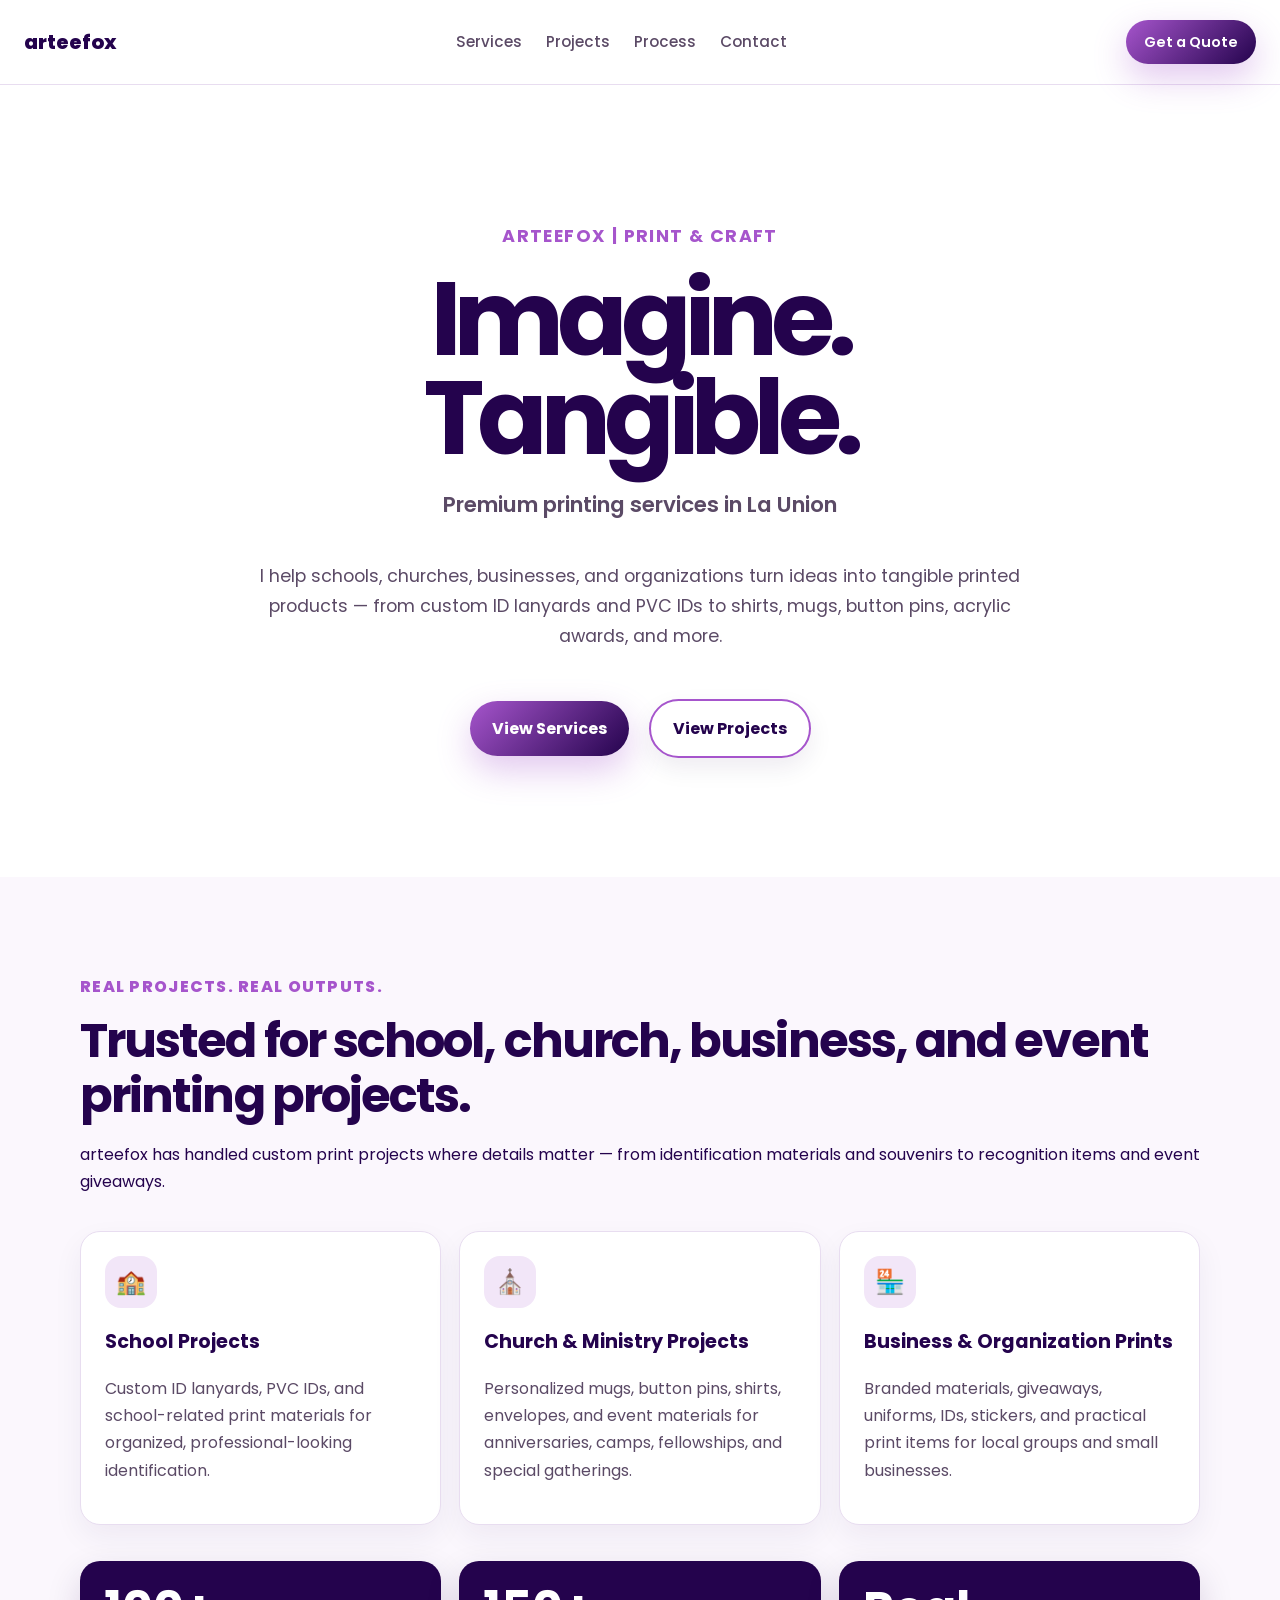
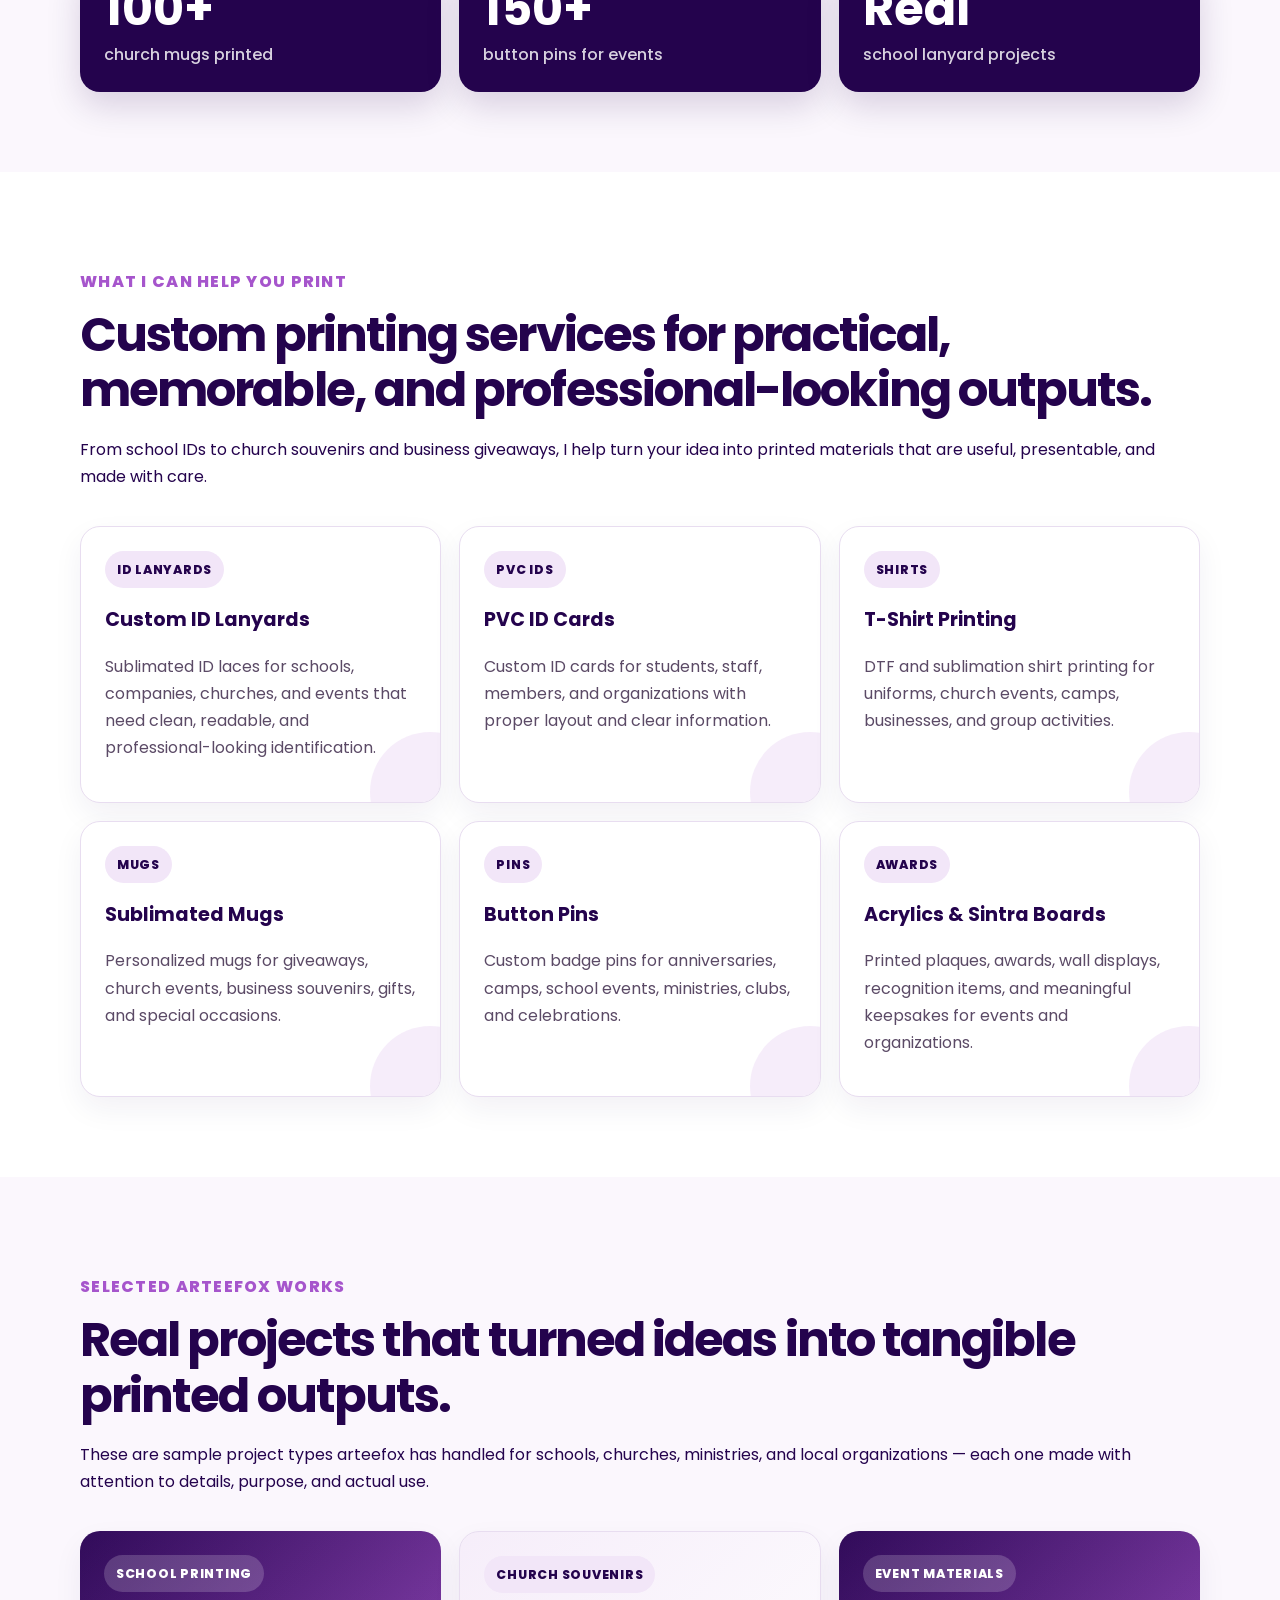
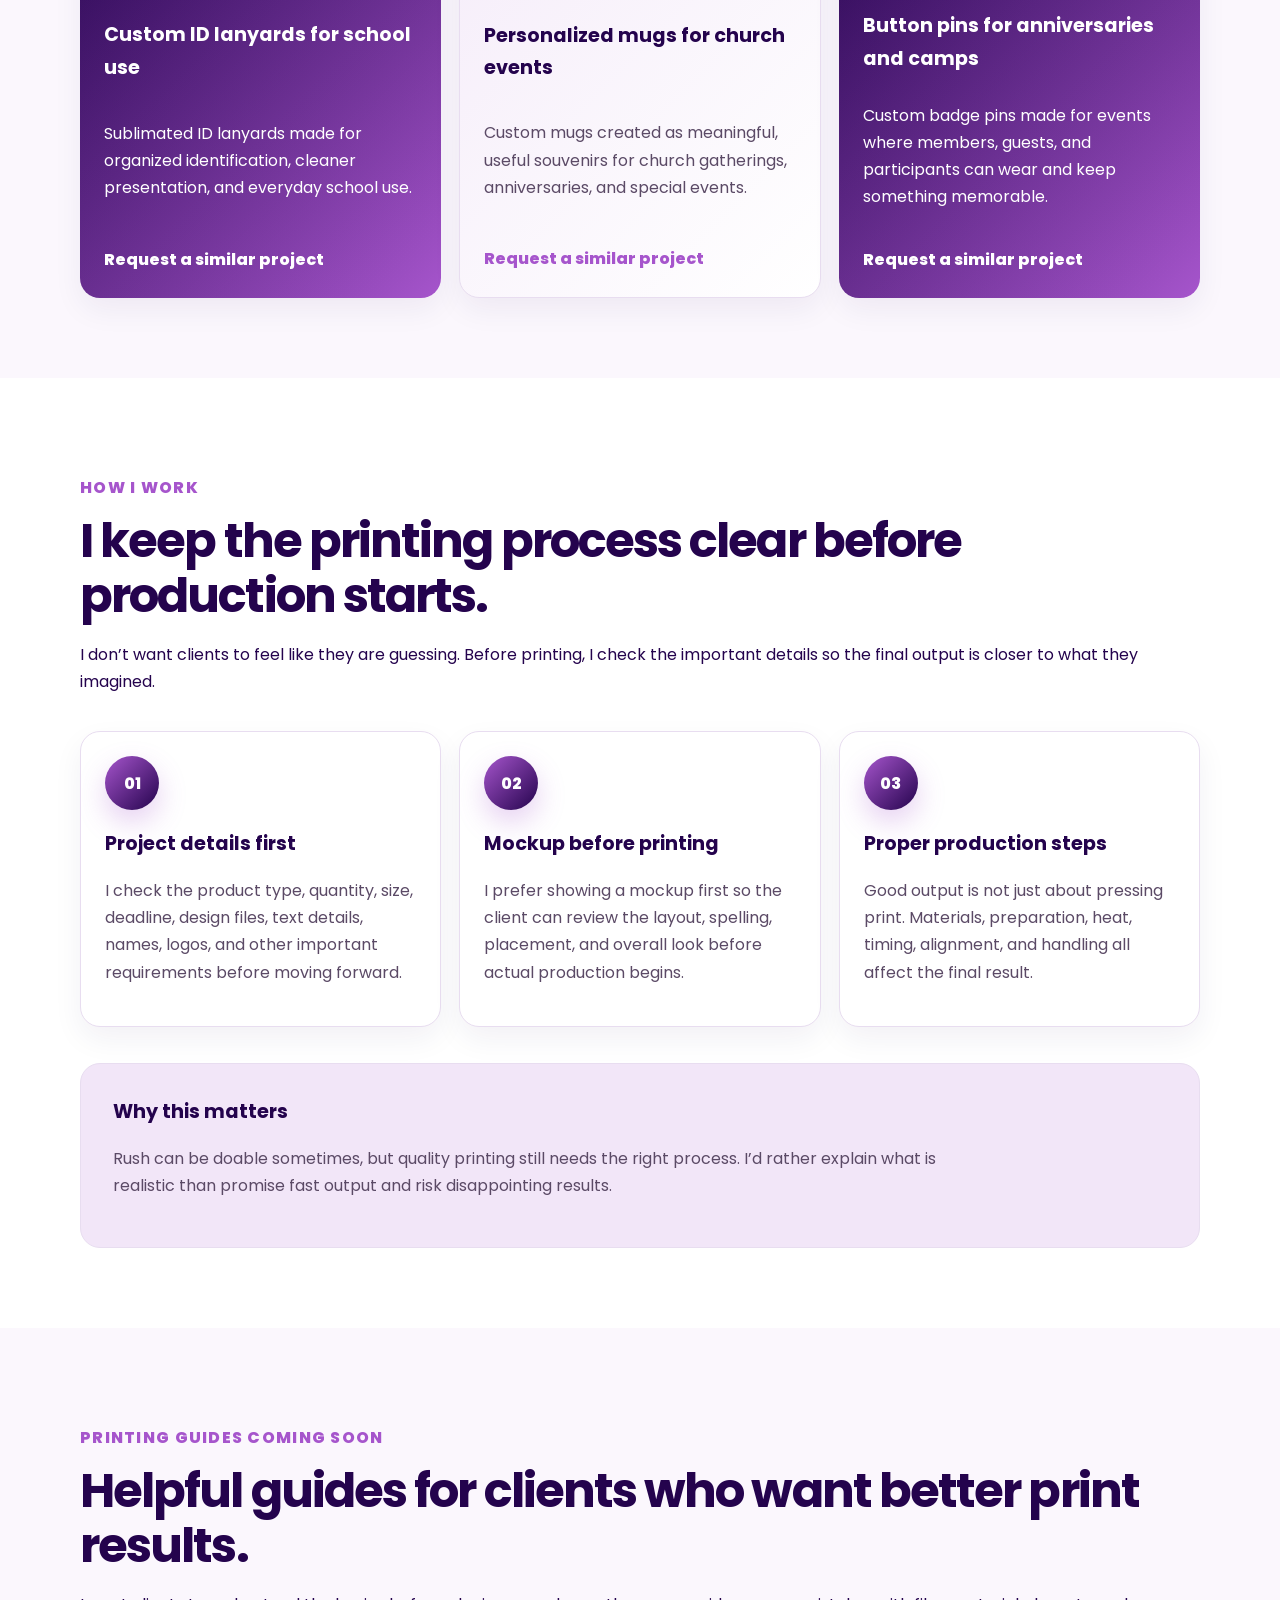
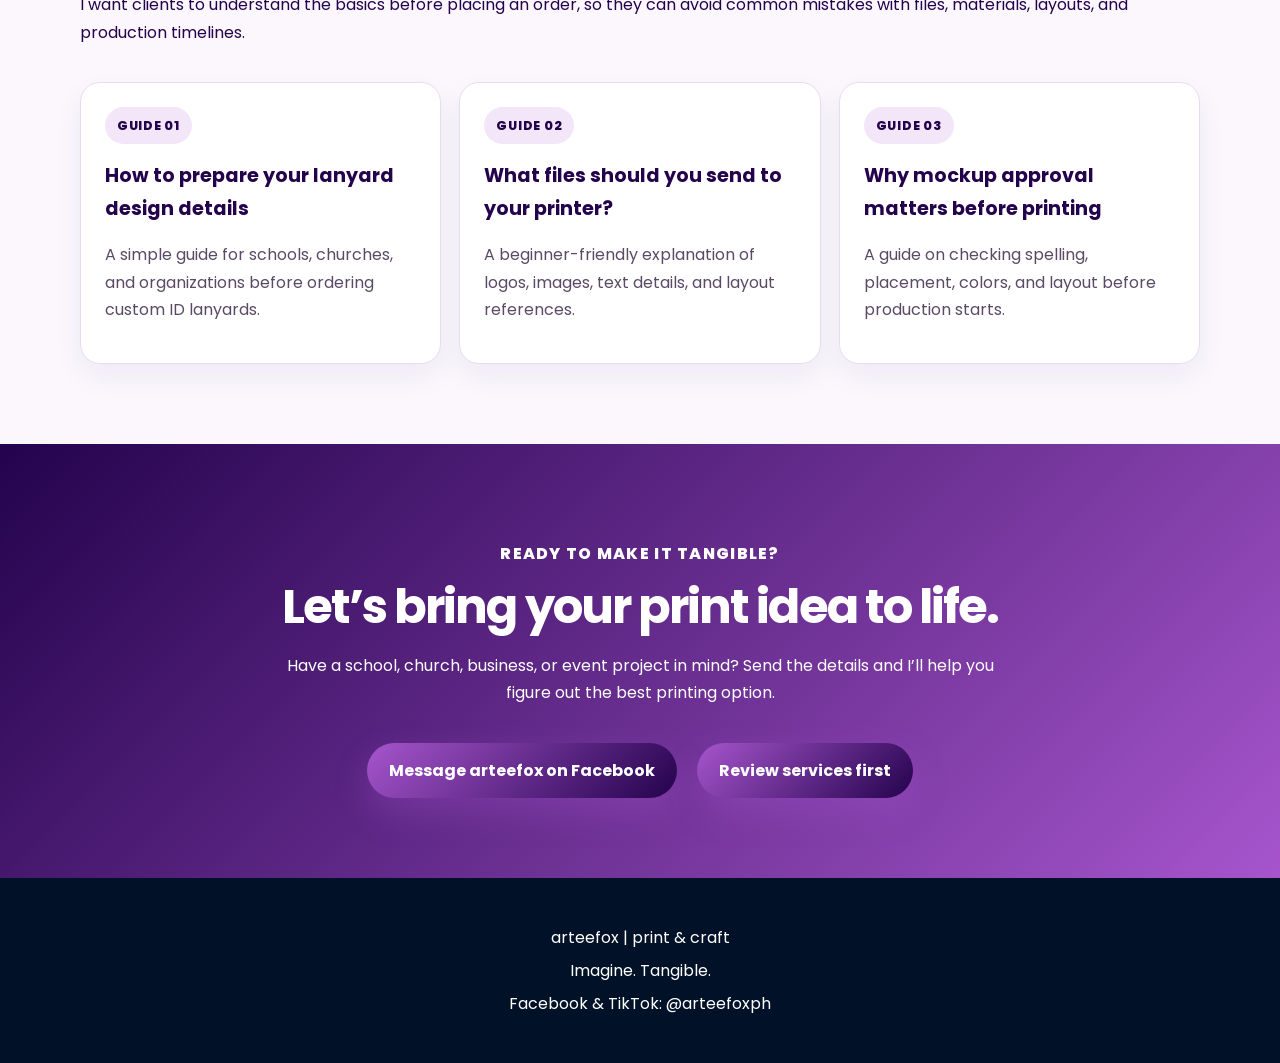
==== index.html @ e83cfa8c "Complete homepage MVP structure" ====
<!DOCTYPE html>
<html lang="en">
<head>
    <meta charset="UTF-8">

    <meta name="viewport" content="width=device-width, initial-scale=1.0">

    <title>arteefox | Premium Printing Services in La Union</title>

    <meta name="description" content="arteefox offers custom printing services for schools, churches, businesses, and events. Services include ID lanyards, PVC IDs, shirts, mugs, button pins, acrylic awards, and more.">
    <link rel="stylesheet" href="styles.css">
</head>
<body>

    <!-- HEADER -->
    <header>
        <p>arteefox</p>

        <nav>
            <a href="#services">Services</a>
            <a href="#projects">Projects</a>
            <a href="#process">Process</a>
            <a href="#contact">Contact</a>
        </nav>

        <a href="#contact">Get a Quote</a>
    </header>


    <!-- HERO SECTION -->
    <main>

        <section class="hero">
            <p class="hero-label">arteefox | print & craft</p>

        <h1>
            <span>Imagine.</span>
            <span>Tangible.</span>
            <small>Premium printing services in La Union</small>
        </h1>

        <p class="hero-description">
            I help schools, churches, businesses, and organizations turn ideas into tangible printed products —
            from custom ID lanyards and PVC IDs to shirts, mugs, button pins, acrylic awards, and more.
        </p>

        <div class="hero-actions">
            <a href="#services">View Services</a>
            <a href="#projects">View Projects</a>
        </div>
        </section>


        <!-- SOCIAL PROOF -->
        <section id="proof" class="proof">
            <div class="section-intro">
                <p class="section-label">Real projects. Real outputs.</p>

                <h2>Trusted for school, church, business, and event printing projects.</h2>

                <p>
                    arteefox has handled custom print projects where details matter —
                    from identification materials and souvenirs to recognition items and event giveaways.
                </p>
            </div>

            <div class="proof-grid">
                <article class="proof-card">
                    <span>🏫</span>
                    <h3>School Projects</h3>
                    <p>
                        Custom ID lanyards, PVC IDs, and school-related print materials for organized,
                        professional-looking identification.
                    </p>
                </article>

                <article class="proof-card">
                    <span>⛪</span>
                    <h3>Church & Ministry Projects</h3>
                    <p>
                        Personalized mugs, button pins, shirts, envelopes, and event materials for
                        anniversaries, camps, fellowships, and special gatherings.
                    </p>
                </article>

                <article class="proof-card">
                    <span>🏪</span>
                    <h3>Business & Organization Prints</h3>
                    <p>
                        Branded materials, giveaways, uniforms, IDs, stickers, and practical print items
                        for local groups and small businesses.
                    </p>
                </article>
            </div>

            <div class="proof-stats">
                <div>
                    <strong>100+</strong>
                    <span>church mugs printed</span>
                </div>

                <div>
                    <strong>150+</strong>
                    <span>button pins for events</span>
                </div>

                <div>
                    <strong>Real</strong>
                    <span>school lanyard projects</span>
                </div>
            </div>
        </section>

        <!-- SERVICES -->
        <section id="services" class="services">
            <div class="section-intro">
                <p class="section-label">What I can help you print</p>

                <h2>Custom printing services for practical, memorable, and professional-looking outputs.</h2>

                <p>
                    From school IDs to church souvenirs and business giveaways, I help turn your idea
                    into printed materials that are useful, presentable, and made with care.
                </p>
            </div>

            <div class="service-grid">
                <article class="service-card">
                    <span>ID Lanyards</span>
                    <h3>Custom ID Lanyards</h3>
                    <p>
                        Sublimated ID laces for schools, companies, churches, and events that need clean,
                        readable, and professional-looking identification.
                    </p>
                </article>

                <article class="service-card">
                    <span>PVC IDs</span>
                    <h3>PVC ID Cards</h3>
                    <p>
                        Custom ID cards for students, staff, members, and organizations with proper layout
                        and clear information.
                    </p>
                </article>

                <article class="service-card">
                    <span>Shirts</span>
                    <h3>T-Shirt Printing</h3>
                    <p>
                        DTF and sublimation shirt printing for uniforms, church events, camps, businesses,
                        and group activities.
                    </p>
                </article>

                <article class="service-card">
                    <span>Mugs</span>
                    <h3>Sublimated Mugs</h3>
                    <p>
                        Personalized mugs for giveaways, church events, business souvenirs, gifts,
                        and special occasions.
                    </p>
                </article>

                <article class="service-card">
                    <span>Pins</span>
                    <h3>Button Pins</h3>
                    <p>
                        Custom badge pins for anniversaries, camps, school events, ministries, clubs,
                        and celebrations.
                    </p>
                </article>

                <article class="service-card">
                    <span>Awards</span>
                    <h3>Acrylics & Sintra Boards</h3>
                    <p>
                        Printed plaques, awards, wall displays, recognition items, and meaningful keepsakes
                        for events and organizations.
                    </p>
                </article>
            </div>
        </section>
 

        <!-- FEATURED PROJECTS -->
        <section id="projects" class="projects">
            <div class="section-intro">
                <p class="section-label">Selected arteefox works</p>

                <h2>Real projects that turned ideas into tangible printed outputs.</h2>

                <p>
                    These are sample project types arteefox has handled for schools, churches,
                    ministries, and local organizations — each one made with attention to details,
                    purpose, and actual use.
                </p>
            </div>

            <div class="project-grid">
                <article class="project-card">
                    <p class="project-category">School Printing</p>
                    <h3>Custom ID lanyards for school use</h3>
                    <p>
                        Sublimated ID lanyards made for organized identification, cleaner presentation,
                        and everyday school use.
                    </p>
                    <a href="#contact">Request a similar project</a>
                </article>

                <article class="project-card featured-project">
                    <p class="project-category">Church Souvenirs</p>
                    <h3>Personalized mugs for church events</h3>
                    <p>
                        Custom mugs created as meaningful, useful souvenirs for church gatherings,
                        anniversaries, and special events.
                    </p>
                    <a href="#contact">Request a similar project</a>
                </article>

                <article class="project-card">
                    <p class="project-category">Event Materials</p>
                    <h3>Button pins for anniversaries and camps</h3>
                    <p>
                        Custom badge pins made for events where members, guests, and participants
                        can wear and keep something memorable.
                    </p>
                    <a href="#contact">Request a similar project</a>
                </article>
            </div>
        </section>


        <!-- PROCESS / WHY ARTEEFOX -->
        <section id="process" class="process">
            <div class="section-intro">
                <p class="section-label">How I work</p>

                <h2>I keep the printing process clear before production starts.</h2>

                <p>
                    I don’t want clients to feel like they are guessing. Before printing, I check the important
                    details so the final output is closer to what they imagined.
                </p>
            </div>

            <div class="process-grid">
                <article class="process-card">
                    <span>01</span>
                    <h3>Project details first</h3>
                    <p>
                        I check the product type, quantity, size, deadline, design files, text details,
                        names, logos, and other important requirements before moving forward.
                    </p>
                </article>

                <article class="process-card">
                    <span>02</span>
                    <h3>Mockup before printing</h3>
                    <p>
                        I prefer showing a mockup first so the client can review the layout, spelling,
                        placement, and overall look before actual production begins.
                    </p>
                </article>

                <article class="process-card">
                    <span>03</span>
                    <h3>Proper production steps</h3>
                    <p>
                        Good output is not just about pressing print. Materials, preparation, heat,
                        timing, alignment, and handling all affect the final result.
                    </p>
                </article>
            </div>

            <div class="process-note">
                <h3>Why this matters</h3>
                <p>
                    Rush can be doable sometimes, but quality printing still needs the right process.
                    I’d rather explain what is realistic than promise fast output and risk disappointing results.
                </p>
            </div>
        </section>


        <!-- PRINTING GUIDES -->
        <section class="guides">
            <div class="section-intro">
                <p class="section-label">Printing guides coming soon</p>

                <h2>Helpful guides for clients who want better print results.</h2>

                <p>
                    I want clients to understand the basics before placing an order, so they can avoid
                    common mistakes with files, materials, layouts, and production timelines.
                </p>
            </div>

            <div class="guide-grid">
                <article class="guide-card">
                    <span>Guide 01</span>
                    <h3>How to prepare your lanyard design details</h3>
                    <p>
                        A simple guide for schools, churches, and organizations before ordering custom ID lanyards.
                    </p>
                </article>

                <article class="guide-card">
                    <span>Guide 02</span>
                    <h3>What files should you send to your printer?</h3>
                    <p>
                        A beginner-friendly explanation of logos, images, text details, and layout references.
                    </p>
                </article>

                <article class="guide-card">
                    <span>Guide 03</span>
                    <h3>Why mockup approval matters before printing</h3>
                    <p>
                        A guide on checking spelling, placement, colors, and layout before production starts.
                    </p>
                </article>
            </div>
        </section>


        <!-- FINAL CTA -->
        <section id="contact" class="final-cta">
            <p class="section-label">Ready to make it tangible?</p>

            <h2>Let’s bring your print idea to life.</h2>

            <p>
                Have a school, church, business, or event project in mind?
                Send the details and I’ll help you figure out the best printing option.
            </p>

            <div class="cta-actions">
                <a href="https://www.facebook.com/arteefoxph">Message arteefox on Facebook</a>
                <a href="#services">Review services first</a>
            </div>
        </section>

    </main>


    <!-- FOOTER -->
    <footer>
        <p>arteefox | print & craft</p>
        <p>Imagine. Tangible.</p>
        <p>Facebook & TikTok: @arteefoxph</p>
    </footer>

</body>
</html>
---- styles.css ----
@import url('https://fonts.googleapis.com/css2?family=Poppins:wght@400;500;600;700;800&display=swap');

:root {
    --dark-amethyst: #24034D;
    --prussian-blue: #001128;
    --lavender-purple: #A655CC;
    --white: #FFFFFF;

    --text-main: #24034D;
    --text-soft: #5B4A66;

    --soft-bg: #FBF7FD;
    --soft-lavender: #F2E6F8;
    --light-border: #E8DDF0;

    --max-width: 1120px;
    --section-padding: 80px 24px;
    --radius: 20px;
}

* {
    box-sizing: border-box;
}

html {
    scroll-behavior: smooth;
}

body {
    margin: 0;
    font-family: 'Poppins', sans-serif;
    color: var(--text-main);
    background: var(--white);
    line-height: 1.7;
}

a {
    color: inherit;
    text-decoration: none;
}

/* HEADER */

header {
    width: 100%;
    padding: 20px 24px;
    display: flex;
    align-items: center;
    justify-content: space-between;
    gap: 24px;
    border-bottom: 1px solid var(--light-border);
    background: rgba(255, 255, 255, 0.96);
    position: sticky;
    top: 0;
    z-index: 10;
}

header p {
    margin: 0;
    font-weight: 800;
    color: var(--dark-amethyst);
    font-size: 1.25rem;
}

nav {
    display: flex;
    gap: 24px;
    font-size: 0.95rem;
    font-weight: 500;
}

nav a {
    color: var(--text-soft);
}

nav a:hover {
    color: var(--lavender-purple);
}

header > a {
    background: var(--dark-amethyst);
    color: var(--white);
    padding: 10px 18px;
    border-radius: 999px;
    font-weight: 600;
    font-size: 0.9rem;
}

/* GENERAL SECTIONS */

main section {
    padding: var(--section-padding);
    max-width: var(--max-width);
    margin: 0 auto;
}

section:nth-of-type(even) {
    background: var(--soft-bg);
    max-width: none;
}

section:nth-of-type(even) > * {
    max-width: var(--max-width);
    margin-left: auto;
    margin-right: auto;
}

/* HERO */

.hero,
main section:first-child {
    min-height: 88vh;
    display: flex;
    flex-direction: column;
    justify-content: center;
    text-align: center;
}

.hero-label,
main section:first-child p:first-child {
    color: var(--lavender-purple);
    font-weight: 700;
    letter-spacing: 0.08em;
    text-transform: uppercase;
    margin-bottom: 18px;
}

h1 {
    margin: 0 auto 24px;
    max-width: 920px;
    font-size: clamp(3rem, 9vw, 6.5rem);
    line-height: 0.95;
    color: var(--dark-amethyst);
    letter-spacing: -0.07em;
}

h1 span {
    display: block;
}

h1 small {
    display: block;
    margin-top: 22px;
    font-size: clamp(1rem, 2vw, 1.35rem);
    line-height: 1.4;
    letter-spacing: 0;
    color: var(--text-soft);
    font-weight: 600;
}

.hero-description,
main section:first-child p {
    margin-left: auto;
    margin-right: auto;
    max-width: 760px;
    font-size: 1.1rem;
    color: var(--text-soft);
}

.hero-actions,
main section:first-child div {
    margin-top: 18px;
}

.hero-actions a,
main section:first-child a,
#contact a {
    display: inline-block;
    margin: 12px 8px 0;
    padding: 14px 22px;
    border-radius: 999px;
    font-weight: 700;
}

.hero-actions a:first-child,
main section:first-child a:first-of-type,
#contact a {
    background: var(--dark-amethyst);
    color: var(--white);
}

.hero-actions a:last-child,
main section:first-child a:last-of-type {
    border: 2px solid var(--dark-amethyst);
    color: var(--dark-amethyst);
}

/* TYPOGRAPHY */

h2 {
    margin: 0 0 18px;
    font-size: clamp(1.8rem, 4vw, 3rem);
    line-height: 1.15;
    color: var(--dark-amethyst);
    letter-spacing: -0.04em;
}

h3 {
    margin: 0 0 10px;
    color: var(--dark-amethyst);
    font-size: 1.2rem;
}

p {
    font-size: 1rem;
}

section > p {
    max-width: 760px;
    color: var(--text-soft);
}

/* TRUST LIST */

ul {
    padding: 0;
    list-style: none;
    display: flex;
    flex-wrap: wrap;
    gap: 12px;
    margin-top: 28px;
}

li {
    background: var(--white);
    border: 1px solid var(--light-border);
    padding: 12px 18px;
    border-radius: 999px;
    font-weight: 600;
    color: var(--dark-amethyst);
}

/* CARDS */

article {
    background: var(--white);
    border: 1px solid var(--light-border);
    padding: 24px;
    border-radius: var(--radius);
    margin-top: 18px;
    box-shadow: 0 12px 30px rgba(36, 3, 77, 0.06);
}

article p {
    color: var(--text-soft);
}

/* GRID SECTIONS */

#services,
#projects,
#process {
    display: grid;
    grid-template-columns: repeat(3, 1fr);
    gap: 18px;
}

#services h2,
#services > p,
#projects h2,
#projects > p,
#process h2,
#process > p {
    grid-column: 1 / -1;
}

/* FINAL CTA */

#contact {
    text-align: center;
}

#contact p {
    margin-left: auto;
    margin-right: auto;
}

/* FOOTER */

footer {
    background: var(--prussian-blue);
    color: var(--white);
    text-align: center;
    padding: 40px 24px;
}

footer p {
    margin: 6px 0;
    color: var(--white);
}

/* MOBILE */

@media (max-width: 820px) {
    header {
        align-items: flex-start;
        flex-direction: column;
    }

    nav {
        flex-wrap: wrap;
        gap: 14px;
    }

    #services,
    #projects,
    #process {
        grid-template-columns: 1fr;
    }

    main section {
        padding: 64px 20px;
    }

    .hero,
    main section:first-child {
        text-align: left;
        min-height: auto;
    }

    .hero-description,
    main section:first-child p {
        margin-left: 0;
        margin-right: 0;
    }

    .hero-actions a,
    main section:first-child a {
        margin-left: 0;
    }

    h1 {
        font-size: clamp(3rem, 16vw, 5rem);
    }
}
/* PROJECT FOX - CTA BUTTON UPGRADE */

header > a,
.hero-actions a:first-child,
main section:first-child a:first-of-type,
#contact a {
    background: linear-gradient(135deg, var(--lavender-purple), var(--dark-amethyst));
    color: var(--white);
    box-shadow: 0 14px 34px rgba(166, 85, 204, 0.32);
    border: none;
    transition: transform 0.2s ease, box-shadow 0.2s ease;
}

header > a:hover,
.hero-actions a:first-child:hover,
main section:first-child a:first-of-type:hover,
#contact a:hover {
    transform: translateY(-2px);
    box-shadow: 0 18px 42px rgba(166, 85, 204, 0.42);
}

.hero-actions a:last-child,
main section:first-child a:last-of-type {
    background: var(--white);
    border: 2px solid var(--lavender-purple);
    color: var(--dark-amethyst);
    box-shadow: 0 10px 24px rgba(36, 3, 77, 0.08);
    transition: transform 0.2s ease, border-color 0.2s ease, box-shadow 0.2s ease;
}

.hero-actions a:last-child:hover,
main section:first-child a:last-of-type:hover {
    transform: translateY(-2px);
    border-color: var(--dark-amethyst);
    box-shadow: 0 14px 30px rgba(36, 3, 77, 0.14);
}
/* PROJECT FOX - SOCIAL PROOF SECTION */

.proof {
    background: var(--soft-bg);
}

.section-intro {
    max-width: var(--max-width);
    margin: 0 auto 36px;
}

.section-label {
    color: var(--lavender-purple);
    font-weight: 800;
    text-transform: uppercase;
    letter-spacing: 0.08em;
    margin-bottom: 12px;
}

.proof-grid {
    max-width: var(--max-width);
    margin: 0 auto;
    display: grid;
    grid-template-columns: repeat(3, 1fr);
    gap: 18px;
}

.proof-card {
    margin-top: 0;
    min-height: 100%;
}

.proof-card span {
    display: inline-flex;
    width: 52px;
    height: 52px;
    align-items: center;
    justify-content: center;
    background: var(--soft-lavender);
    border-radius: 16px;
    font-size: 1.5rem;
    margin-bottom: 18px;
}

.proof-stats {
    max-width: var(--max-width);
    margin: 36px auto 0;
    display: grid;
    grid-template-columns: repeat(3, 1fr);
    gap: 18px;
}

.proof-stats div {
    background: var(--dark-amethyst);
    color: var(--white);
    padding: 24px;
    border-radius: var(--radius);
    box-shadow: 0 14px 34px rgba(36, 3, 77, 0.16);
}

.proof-stats strong {
    display: block;
    font-size: clamp(2rem, 5vw, 3rem);
    line-height: 1;
    margin-bottom: 8px;
}

.proof-stats span {
    color: rgba(255, 255, 255, 0.82);
    font-weight: 500;
}

@media (max-width: 820px) {
    .proof-grid,
    .proof-stats {
        grid-template-columns: 1fr;
    }
}
/* PROJECT FOX - SERVICES SECTION */

.services {
    background: var(--white);
}

.service-grid {
    max-width: var(--max-width);
    margin: 0 auto;
    display: grid;
    grid-template-columns: repeat(3, 1fr);
    gap: 18px;
}

.service-card {
    margin-top: 0;
    position: relative;
    overflow: hidden;
}

.service-card span {
    display: inline-block;
    margin-bottom: 16px;
    padding: 8px 12px;
    background: var(--soft-lavender);
    color: var(--dark-amethyst);
    border-radius: 999px;
    font-size: 0.78rem;
    font-weight: 800;
    text-transform: uppercase;
    letter-spacing: 0.06em;
}

.service-card:hover {
    transform: translateY(-4px);
    box-shadow: 0 18px 42px rgba(36, 3, 77, 0.12);
    transition: transform 0.2s ease, box-shadow 0.2s ease;
}

.service-card::after {
    content: "";
    position: absolute;
    width: 120px;
    height: 120px;
    right: -50px;
    bottom: -50px;
    background: var(--soft-lavender);
    border-radius: 50%;
    opacity: 0.7;
}

@media (max-width: 820px) {
    .service-grid {
        grid-template-columns: 1fr;
    }
}
/* PROJECT FOX - FIX SERVICES LAYOUT CONFLICT */

.services {
    display: block !important;
    max-width: none;
    background: var(--white);
}

.services .section-intro {
    max-width: var(--max-width);
    margin: 0 auto 36px;
}

.service-grid {
    max-width: var(--max-width);
    margin: 0 auto;
    display: grid;
    grid-template-columns: repeat(3, minmax(0, 1fr));
    gap: 18px;
}

.service-card {
    width: 100%;
    min-width: 0;
}

@media (max-width: 980px) {
    .service-grid {
        grid-template-columns: repeat(2, minmax(0, 1fr));
    }
}

@media (max-width: 640px) {
    .service-grid {
        grid-template-columns: 1fr;
    }
}
/* PROJECT FOX - FEATURED PROJECTS SECTION */

.projects {
    display: block !important;
    max-width: none;
    background: var(--soft-bg);
}

.projects .section-intro {
    max-width: var(--max-width);
    margin: 0 auto 36px;
}

.project-grid {
    max-width: var(--max-width);
    margin: 0 auto;
    display: grid;
    grid-template-columns: repeat(3, minmax(0, 1fr));
    gap: 18px;
}

.project-card {
    margin-top: 0;
    min-height: 100%;
    display: flex;
    flex-direction: column;
    justify-content: space-between;
    border: 1px solid var(--light-border);
    position: relative;
    overflow: hidden;
}

.project-card::before {
    content: "";
    position: absolute;
    inset: 0;
    background: linear-gradient(135deg, rgba(166, 85, 204, 0.10), rgba(255, 255, 255, 0));
    pointer-events: none;
}

.project-card > * {
    position: relative;
    z-index: 1;
}

.project-category {
    display: inline-block;
    width: fit-content;
    margin: 0 0 18px;
    padding: 8px 12px;
    border-radius: 999px;
    background: var(--soft-lavender);
    color: var(--dark-amethyst);
    font-size: 0.78rem;
    font-weight: 800;
    text-transform: uppercase;
    letter-spacing: 0.06em;
}

.project-card a {
    display: inline-block;
    width: fit-content;
    margin-top: 20px;
    color: var(--lavender-purple);
    font-weight: 800;
}

.project-card a:hover {
    color: var(--dark-amethyst);
}

.featured-project {
    background: linear-gradient(135deg, var(--dark-amethyst), var(--lavender-purple));
    color: var(--white);
    border: none;
}

.featured-project h3,
.featured-project p,
.featured-project a {
    color: var(--white);
}

.featured-project .project-category {
    background: rgba(255, 255, 255, 0.18);
    color: var(--white);
}

@media (max-width: 980px) {
    .project-grid {
        grid-template-columns: repeat(2, minmax(0, 1fr));
    }
}

@media (max-width: 640px) {
    .project-grid {
        grid-template-columns: 1fr;
    }
}
/* PROJECT FOX - ALTERNATING FEATURED PROJECT CARDS */

.project-grid .project-card:nth-child(1),
.project-grid .project-card:nth-child(3) {
    background: linear-gradient(135deg, var(--dark-amethyst), var(--lavender-purple));
    color: var(--white);
    border: none;
}

.project-grid .project-card:nth-child(1) h3,
.project-grid .project-card:nth-child(1) p,
.project-grid .project-card:nth-child(1) a,
.project-grid .project-card:nth-child(3) h3,
.project-grid .project-card:nth-child(3) p,
.project-grid .project-card:nth-child(3) a {
    color: var(--white);
}

.project-grid .project-card:nth-child(1) .project-category,
.project-grid .project-card:nth-child(3) .project-category {
    background: rgba(255, 255, 255, 0.18);
    color: var(--white);
}

/* Reset the middle card back to light */
.project-grid .project-card:nth-child(2) {
    background: var(--white);
    color: var(--text-main);
    border: 1px solid var(--light-border);
}

.project-grid .project-card:nth-child(2) h3 {
    color: var(--dark-amethyst);
}

.project-grid .project-card:nth-child(2) p {
    color: var(--text-soft);
}

.project-grid .project-card:nth-child(2) a {
    color: var(--lavender-purple);
}

.project-grid .project-card:nth-child(2) .project-category {
    background: var(--soft-lavender);
    color: var(--dark-amethyst);
}
/* PROJECT FOX - PROCESS SECTION */

.process {
    display: block !important;
    max-width: none;
    background: var(--white);
}

.process .section-intro {
    max-width: var(--max-width);
    margin: 0 auto 36px;
}

.process-grid {
    max-width: var(--max-width);
    margin: 0 auto;
    display: grid;
    grid-template-columns: repeat(3, minmax(0, 1fr));
    gap: 18px;
}

.process-card {
    margin-top: 0;
    position: relative;
    overflow: hidden;
}

.process-card span {
    display: inline-flex;
    align-items: center;
    justify-content: center;
    width: 54px;
    height: 54px;
    margin-bottom: 18px;
    border-radius: 50%;
    background: linear-gradient(135deg, var(--lavender-purple), var(--dark-amethyst));
    color: var(--white);
    font-weight: 800;
    box-shadow: 0 12px 28px rgba(166, 85, 204, 0.28);
}

.process-note {
    max-width: var(--max-width);
    margin: 36px auto 0;
    padding: 32px;
    border-radius: var(--radius);
    background: var(--soft-lavender);
    border: 1px solid var(--light-border);
}

.process-note h3 {
    margin-bottom: 10px;
}

.process-note p {
    max-width: 860px;
    color: var(--text-soft);
}

@media (max-width: 980px) {
    .process-grid {
        grid-template-columns: repeat(2, minmax(0, 1fr));
    }
}

@media (max-width: 640px) {
    .process-grid {
        grid-template-columns: 1fr;
    }

    .process-note {
        padding: 24px;
    }
}
/* PROJECT FOX - GUIDES SECTION */

.guides {
    display: block !important;
    max-width: none;
    background: var(--soft-bg);
}

.guides .section-intro {
    max-width: var(--max-width);
    margin: 0 auto 36px;
}

.guide-grid {
    max-width: var(--max-width);
    margin: 0 auto;
    display: grid;
    grid-template-columns: repeat(3, minmax(0, 1fr));
    gap: 18px;
}

.guide-card {
    margin-top: 0;
    background: var(--white);
}

.guide-card span {
    display: inline-block;
    margin-bottom: 16px;
    padding: 8px 12px;
    background: var(--soft-lavender);
    color: var(--dark-amethyst);
    border-radius: 999px;
    font-size: 0.78rem;
    font-weight: 800;
    text-transform: uppercase;
    letter-spacing: 0.06em;
}

/* PROJECT FOX - FINAL CTA */

.final-cta {
    display: block !important;
    max-width: none;
    text-align: center;
    background: linear-gradient(135deg, var(--dark-amethyst), var(--lavender-purple));
    color: var(--white);
}

.final-cta .section-label,
.final-cta h2,
.final-cta p {
    color: var(--white);
}

.final-cta p {
    max-width: 720px;
    margin-left: auto;
    margin-right: auto;
}

.cta-actions {
    margin-top: 24px;
}

.cta-actions a {
    display: inline-block;
    margin: 12px 8px 0;
    padding: 14px 22px;
    border-radius: 999px;
    font-weight: 800;
}

.cta-actions a:first-child {
    background: var(--white);
    color: var(--dark-amethyst);
    box-shadow: 0 16px 36px rgba(0, 0, 0, 0.18);
}

.cta-actions a:last-child {
    border: 2px solid rgba(255, 255, 255, 0.55);
    color: var(--white);
}

@media (max-width: 980px) {
    .guide-grid {
        grid-template-columns: repeat(2, minmax(0, 1fr));
    }
}

@media (max-width: 640px) {
    .guide-grid {
        grid-template-columns: 1fr;
    }

    .cta-actions a {
        display: block;
        width: 100%;
        margin-left: 0;
        margin-right: 0;
    }
}
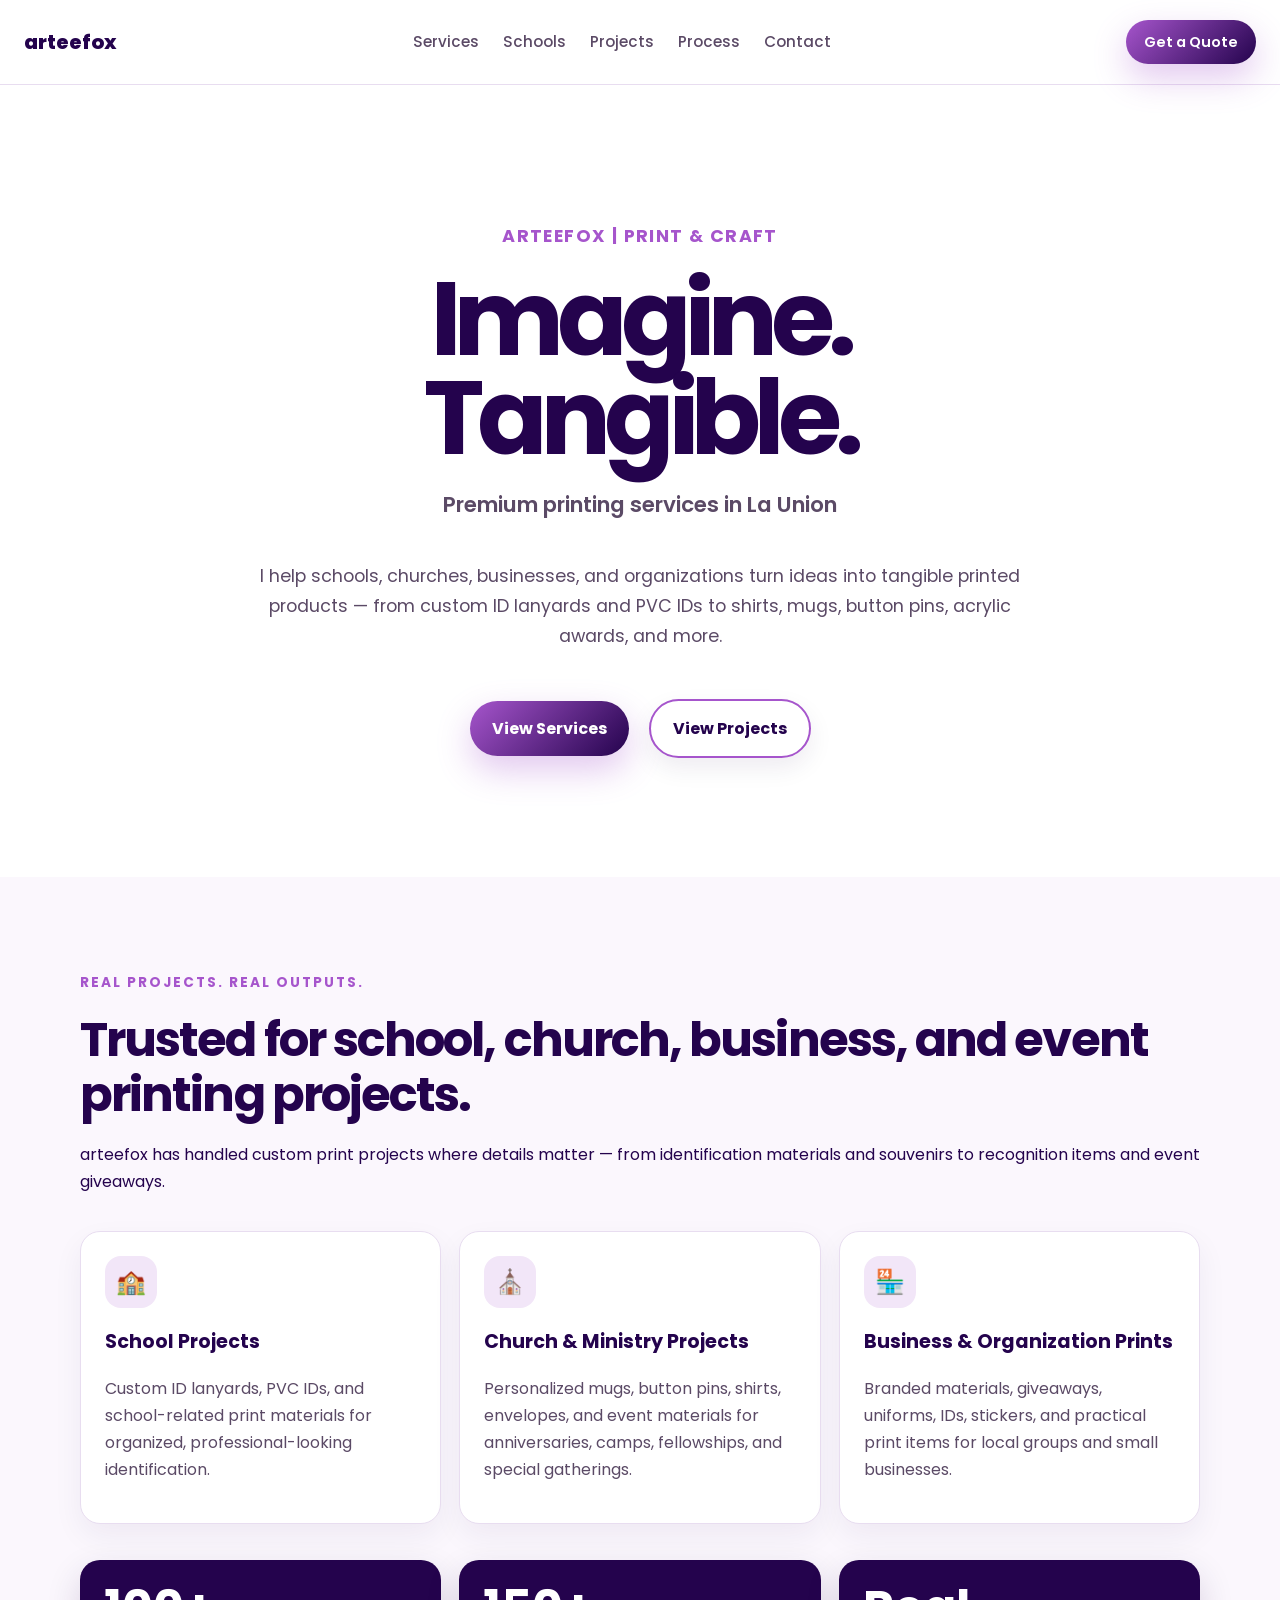
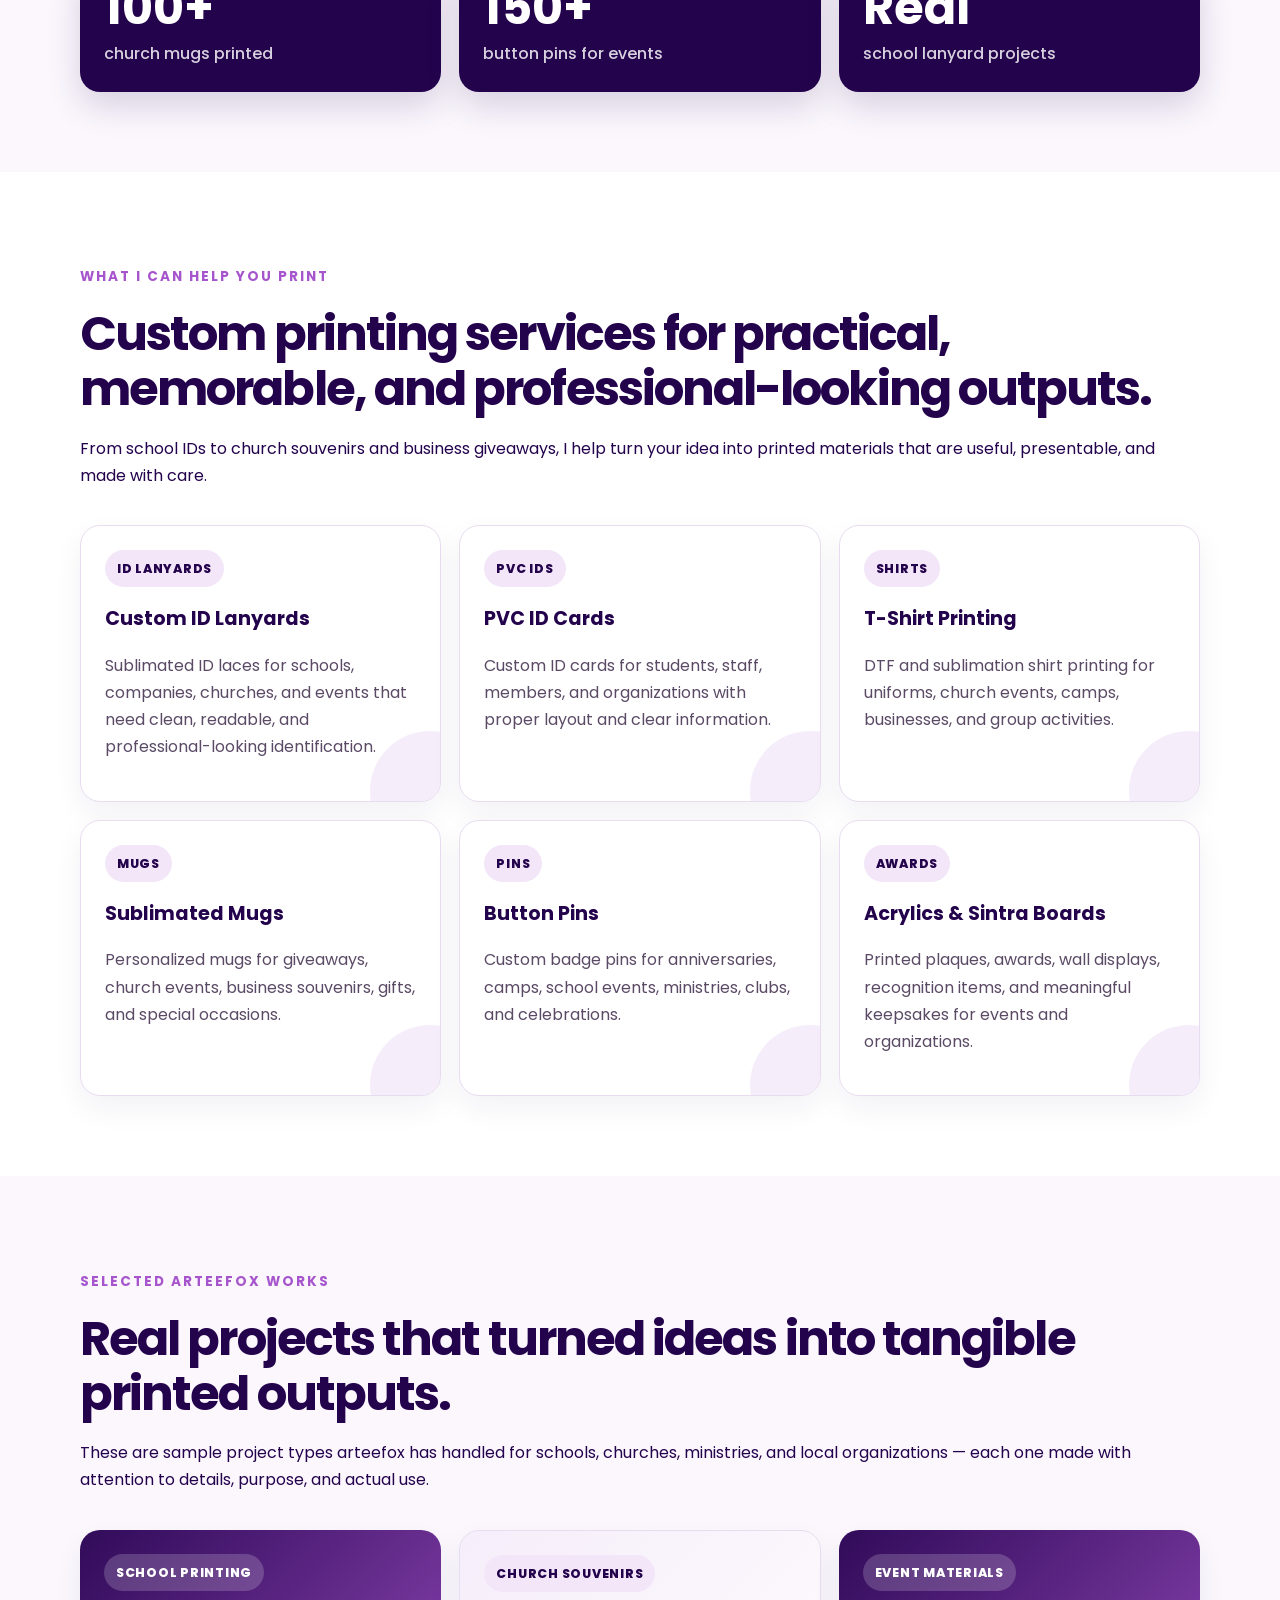
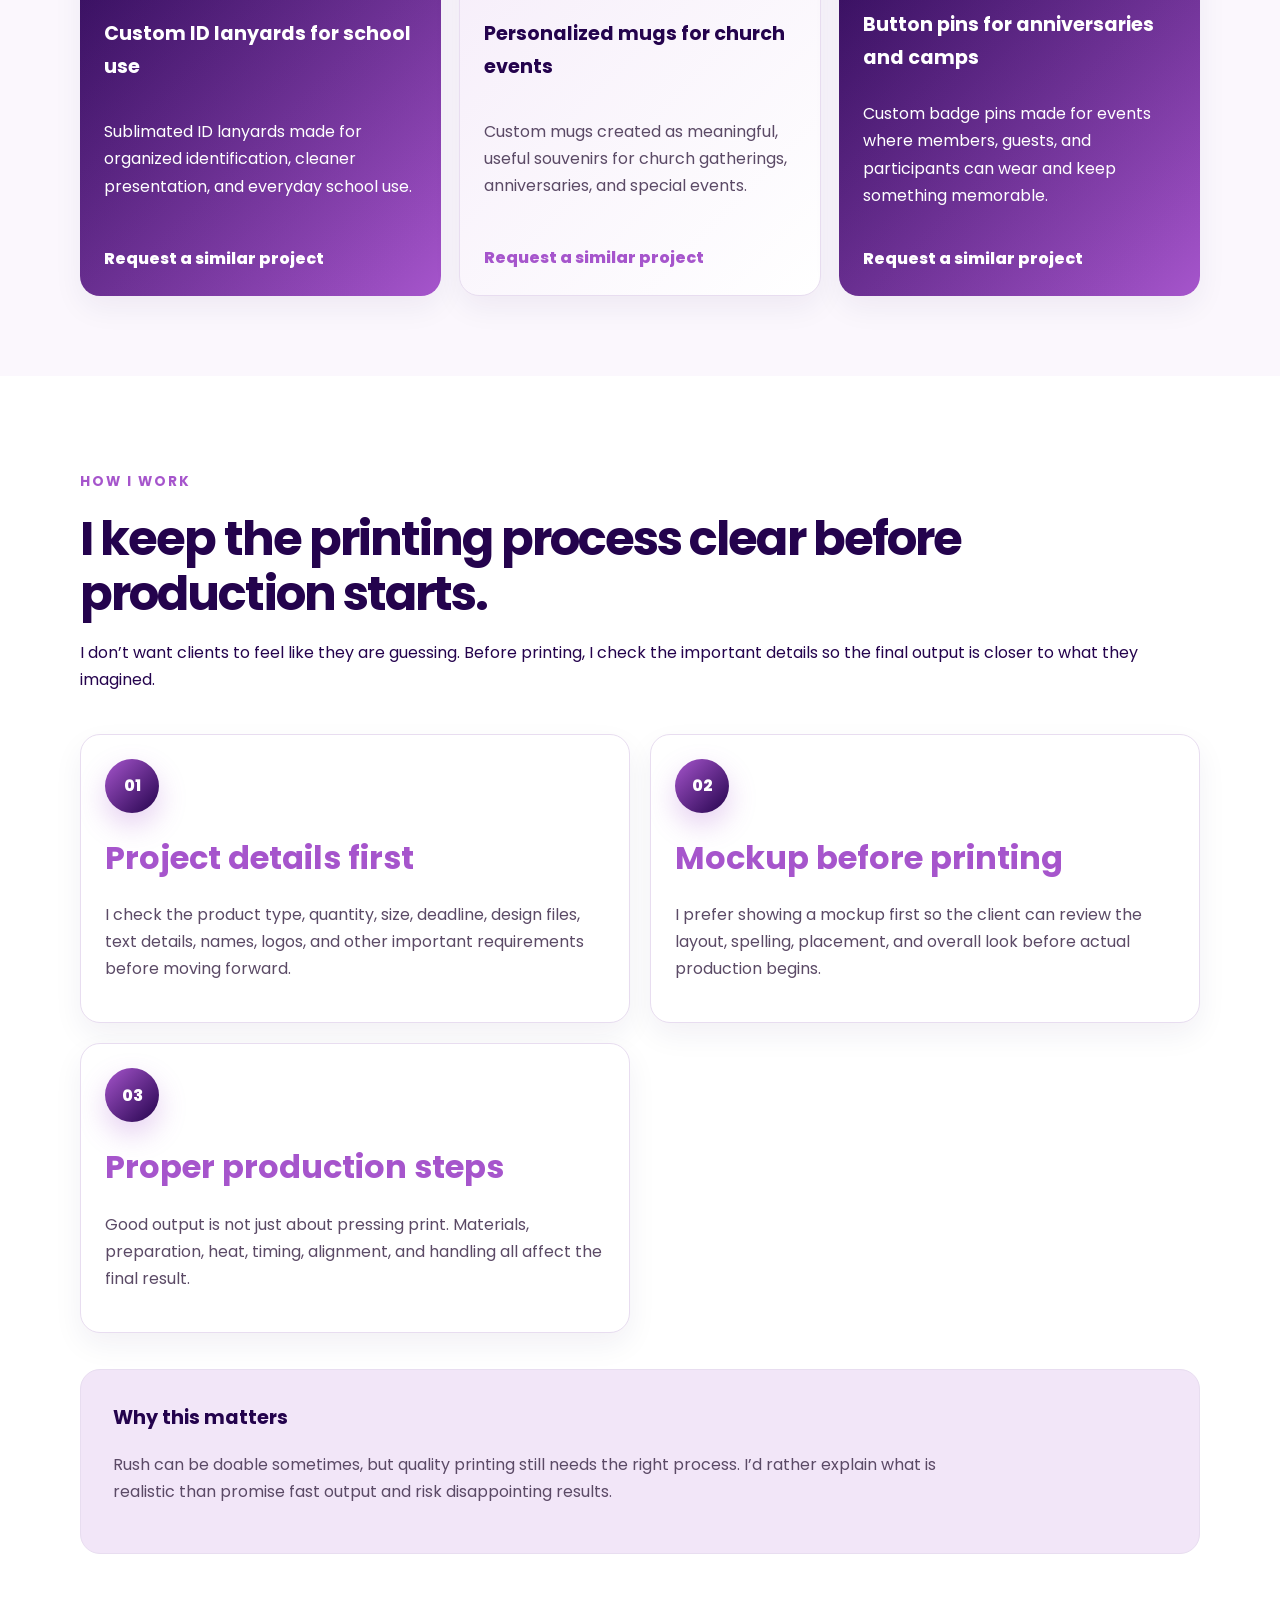
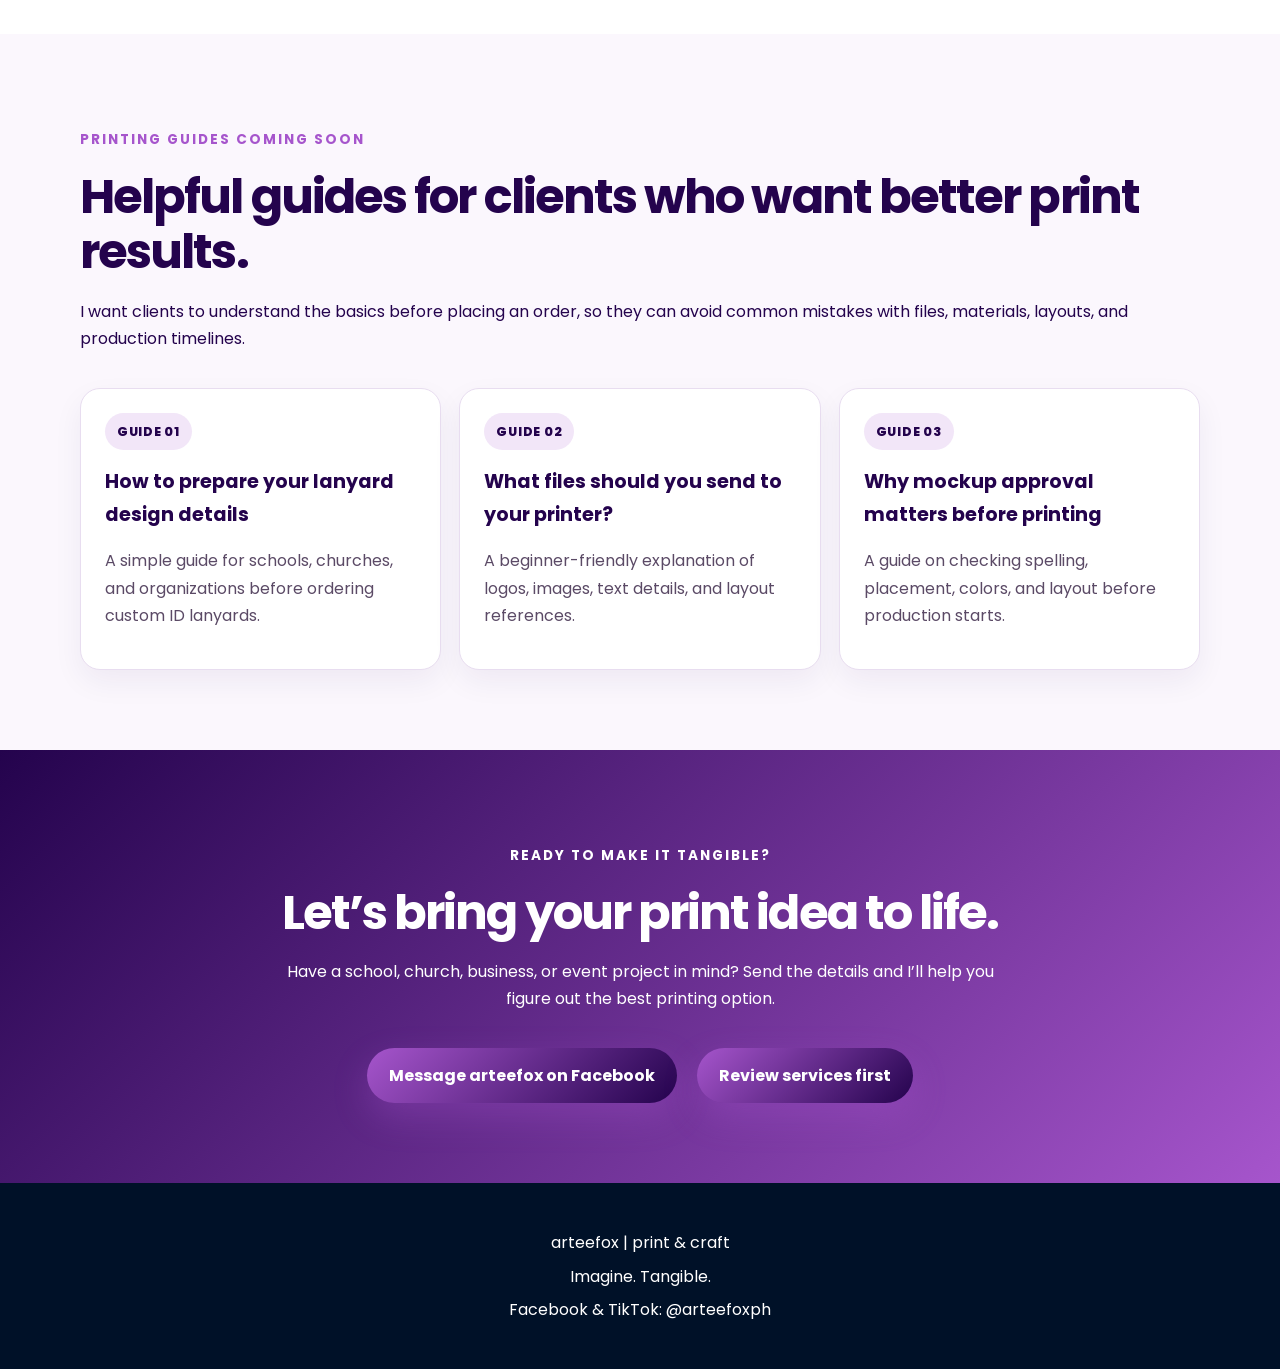
==== commit c7c23949: "Add schools page link to homepage navigation" ====
--- a/index.html
+++ b/index.html
@@ -17,11 +17,12 @@
         <p>arteefox</p>
 
         <nav>
-            <a href="#services">Services</a>
-            <a href="#projects">Projects</a>
-            <a href="#process">Process</a>
-            <a href="#contact">Contact</a>
-        </nav>
+        <a href="#services">Services</a>
+        <a href="schools.html">Schools</a>
+        <a href="#projects">Projects</a>
+        <a href="#process">Process</a>
+        <a href="#contact">Contact</a>
+    </nav>
 
         <a href="#contact">Get a Quote</a>
     </header>
--- a/styles.css
+++ b/styles.css
@@ -861,4 +861,165 @@
         margin-left: 0;
         margin-right: 0;
     }
+}
+/* ==========================================
+   SCHOOLS PAGE
+========================================== */
+
+.school-hero {
+    max-width: 900px;
+    margin: 0 auto;
+    padding: 100px 20px;
+}
+
+.section-label {
+    color: #A655CC;
+    font-weight: 700;
+    text-transform: uppercase;
+    letter-spacing: 2px;
+    font-size: 0.85rem;
+    margin-bottom: 18px;
+}
+
+.school-hero h1 {
+    font-size: clamp(2.5rem, 5vw, 4rem);
+    line-height: 1.15;
+    color: #24034D;
+    margin-bottom: 25px;
+}
+
+.school-hero p {
+    max-width: 700px;
+    font-size: 1.1rem;
+    line-height: 1.8;
+    margin-bottom: 35px;
+}
+
+.school-hero a {
+    display: inline-block;
+    background: #A655CC;
+    color: white;
+    padding: 14px 28px;
+    border-radius: 10px;
+    text-decoration: none;
+    font-weight: 600;
+    transition: 0.25s ease;
+}
+
+.school-hero a:hover {
+    transform: translateY(-2px);
+    box-shadow: 0 8px 20px rgba(166, 85, 204, 0.25);
+}
+
+.school-needs {
+    max-width: none;
+    background: var(--soft-bg);
+}
+
+.school-needs .section-intro,
+.school-needs-grid {
+    max-width: var(--max-width);
+    margin-left: auto;
+    margin-right: auto;
+}
+
+.school-needs-grid {
+    display: grid;
+    grid-template-columns: repeat(4, minmax(0, 1fr));
+    gap: 18px;
+    margin-top: 36px;
+}
+
+.school-needs-grid article {
+    margin-top: 0;
+}
+
+.school-needs-grid span {
+    display: inline-flex;
+    width: 52px;
+    height: 52px;
+    align-items: center;
+    justify-content: center;
+    background: var(--soft-lavender);
+    border-radius: 16px;
+    font-size: 1.5rem;
+    margin-bottom: 18px;
+}
+
+@media (max-width: 980px) {
+    .school-needs-grid {
+        grid-template-columns: repeat(2, minmax(0, 1fr));
+    }
+}
+
+@media (max-width: 640px) {
+    .school-needs-grid {
+        grid-template-columns: 1fr;
+    }
+}
+.school-projects {
+    max-width: none;
+    background: var(--white);
+}
+
+.school-projects .section-intro,
+.school-projects-grid {
+    max-width: var(--max-width);
+    margin-left: auto;
+    margin-right: auto;
+}
+
+.school-projects-grid {
+    display: grid;
+    grid-template-columns: repeat(2, minmax(0, 1fr));
+    gap: 18px;
+    margin-top: 36px;
+}
+
+.school-projects-grid article {
+    margin-top: 0;
+}
+
+@media (max-width: 640px) {
+    .school-projects-grid {
+        grid-template-columns: 1fr;
+    }
+}
+/* ==========================================
+   SCHOOL PROCESS
+========================================== */
+
+.school-process {
+    background: var(--soft-bg);
+}
+
+.process-grid {
+    max-width: var(--max-width);
+    margin: 40px auto 0;
+    display: grid;
+    grid-template-columns: repeat(2, 1fr);
+    gap: 20px;
+}
+
+.process-grid article {
+    margin-top: 0;
+}
+
+.process-grid h3 {
+    color: #A655CC;
+    font-size: 2rem;
+    margin-bottom: 10px;
+}
+
+.process-grid h4 {
+    color: #24034D;
+    margin-bottom: 12px;
+}
+
+@media (max-width:768px) {
+
+    .process-grid {
+        grid-template-columns:1fr;
+    }
+
 }
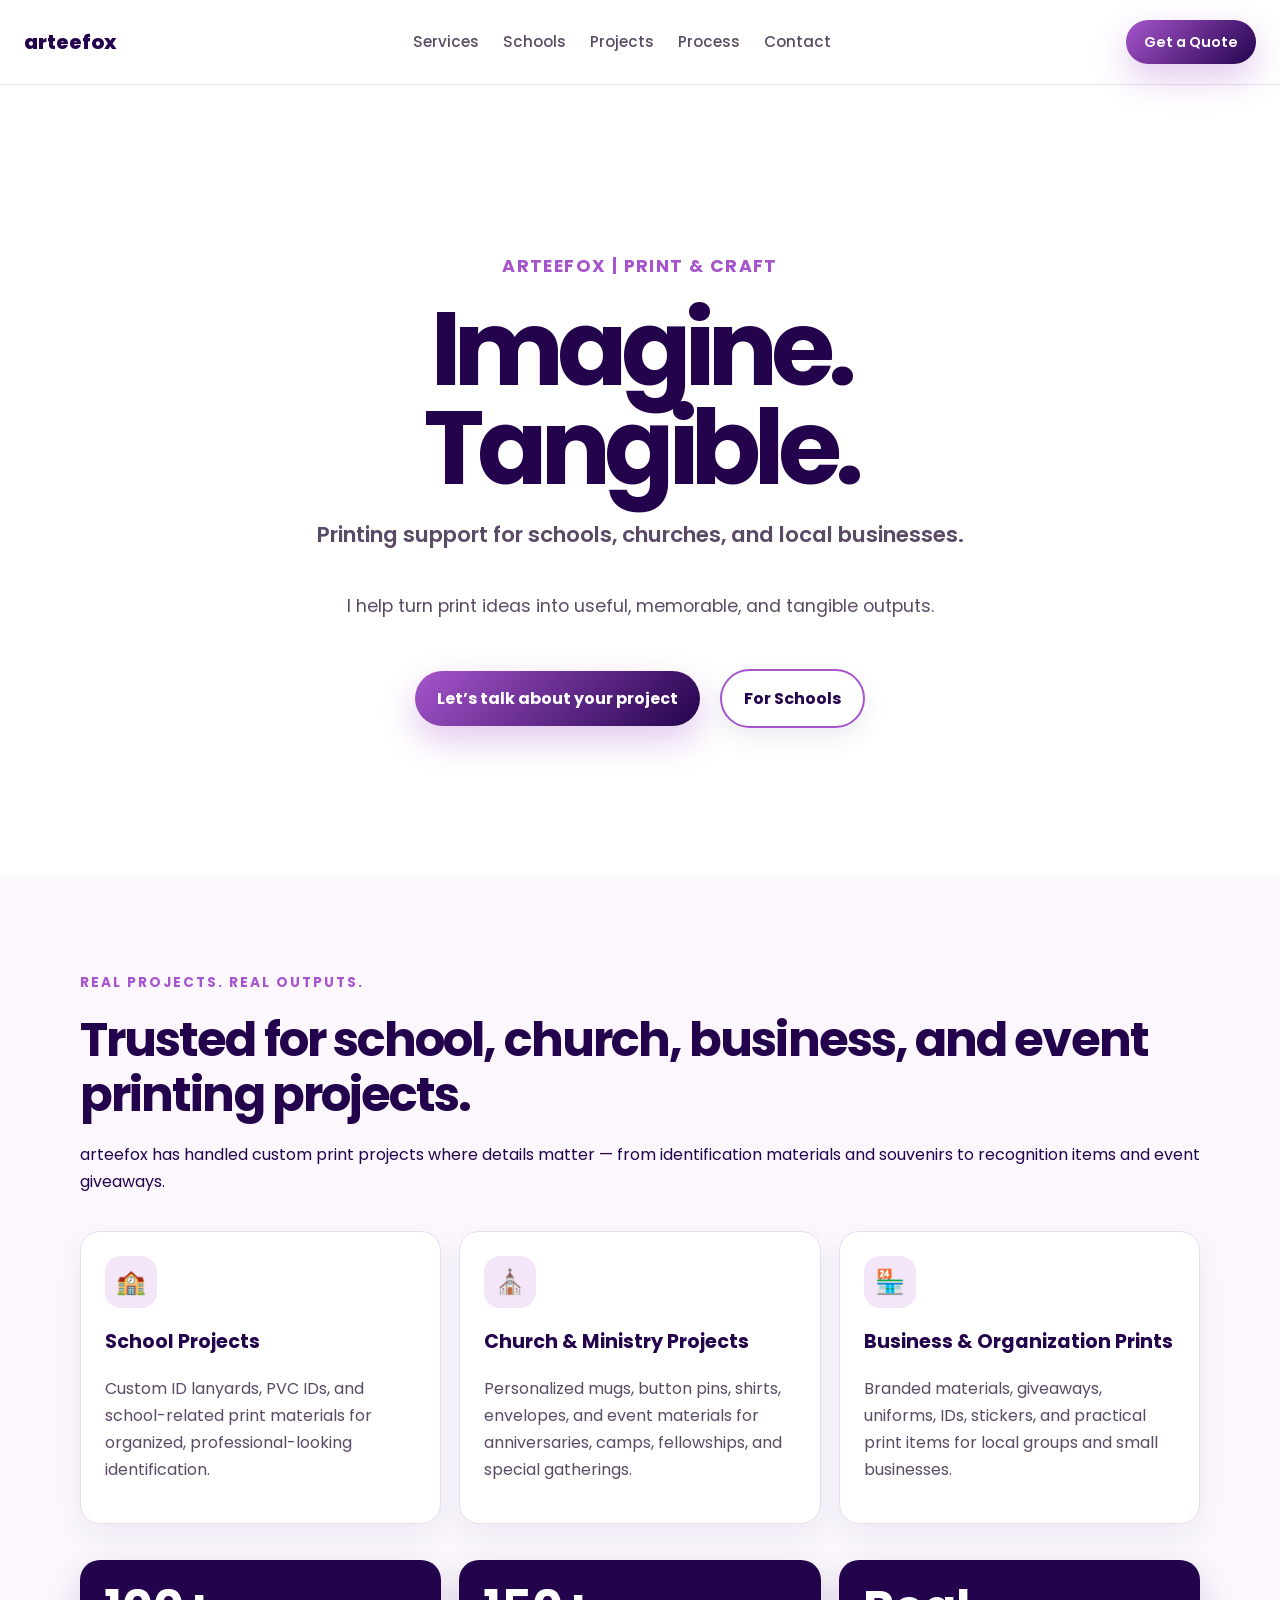
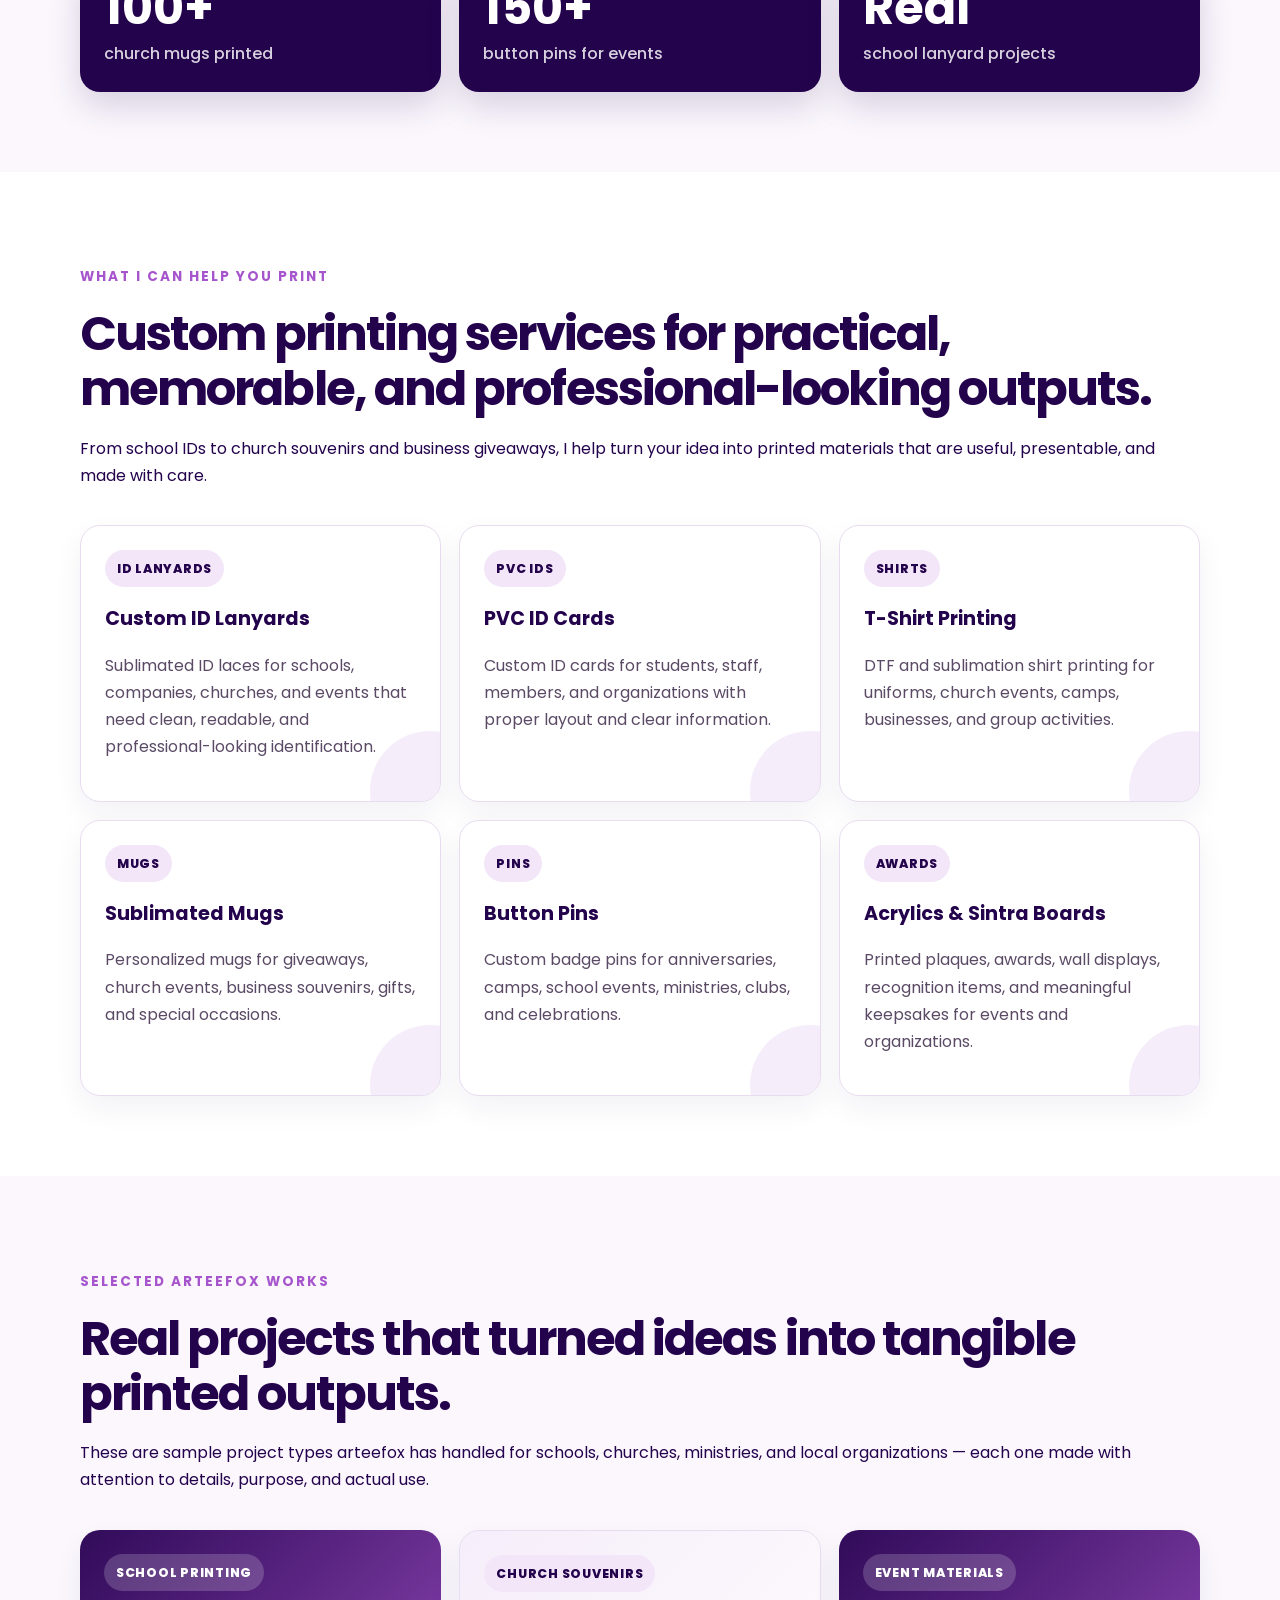
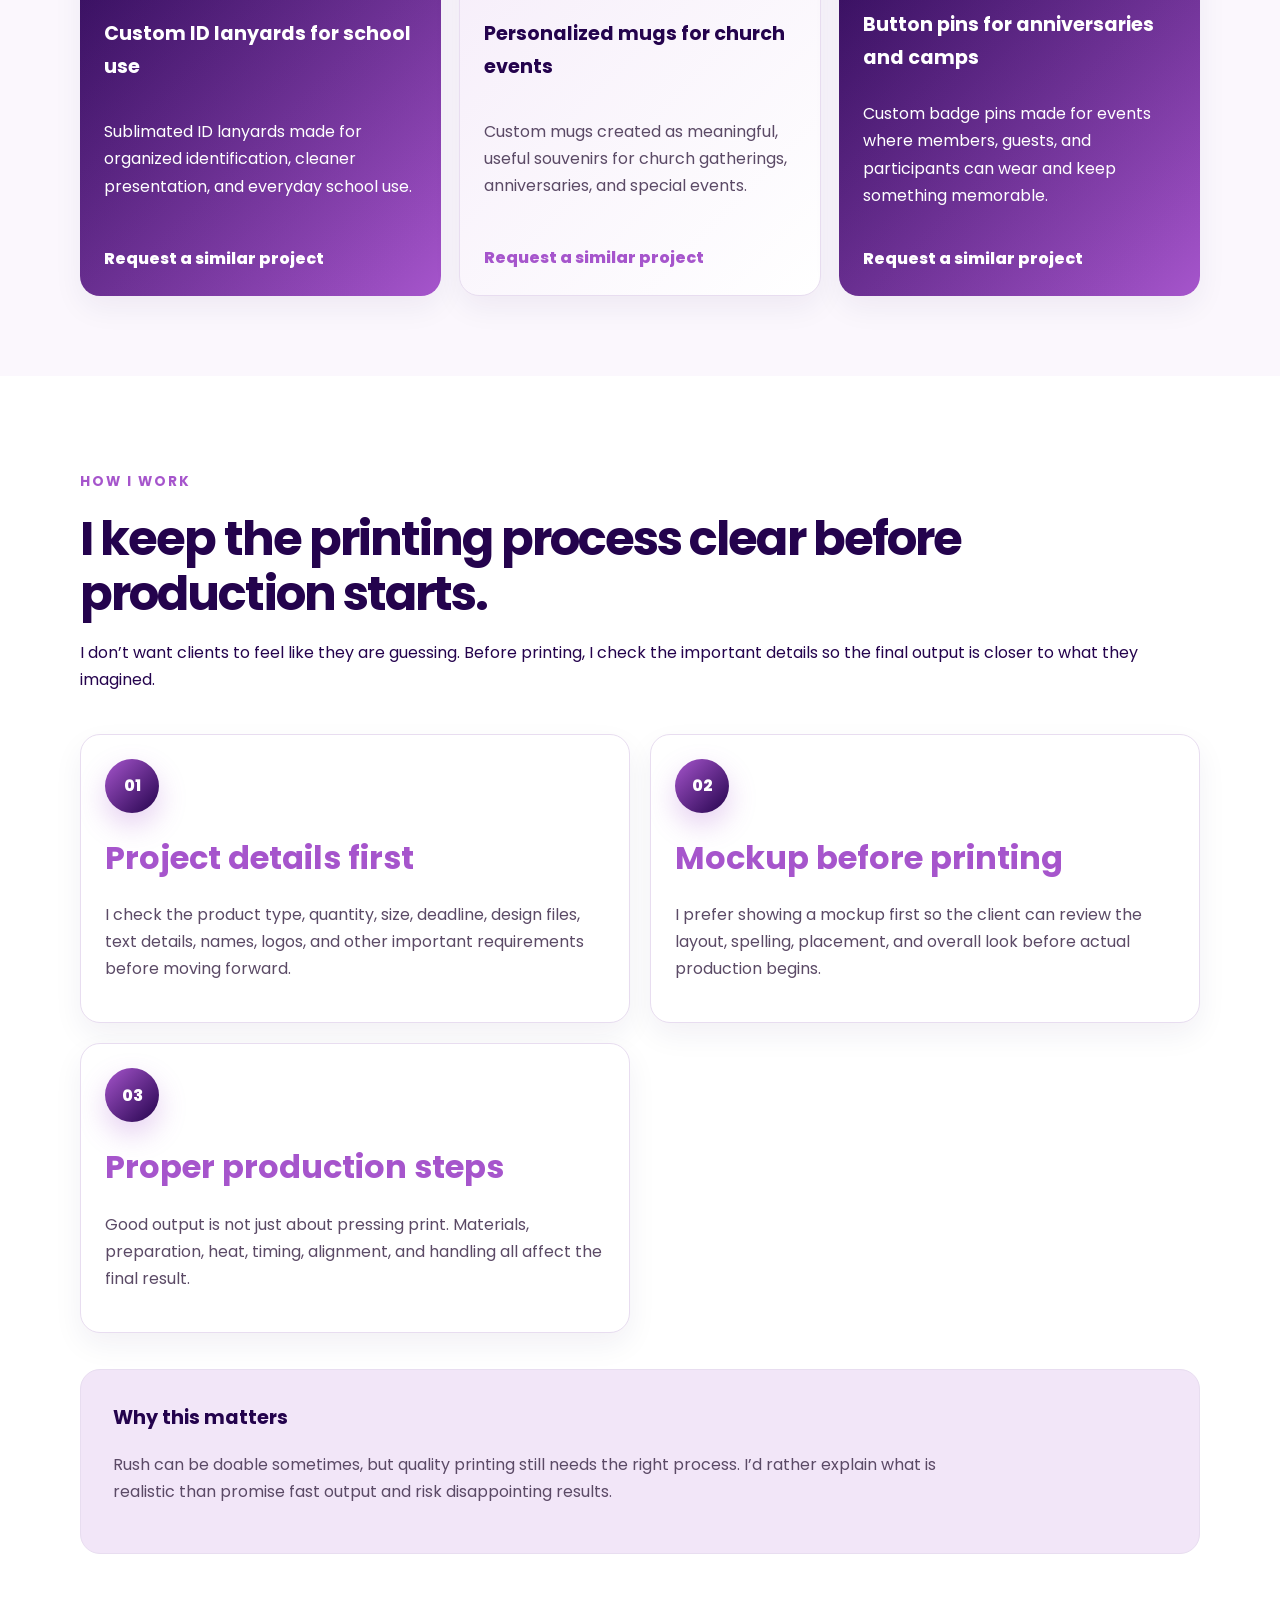
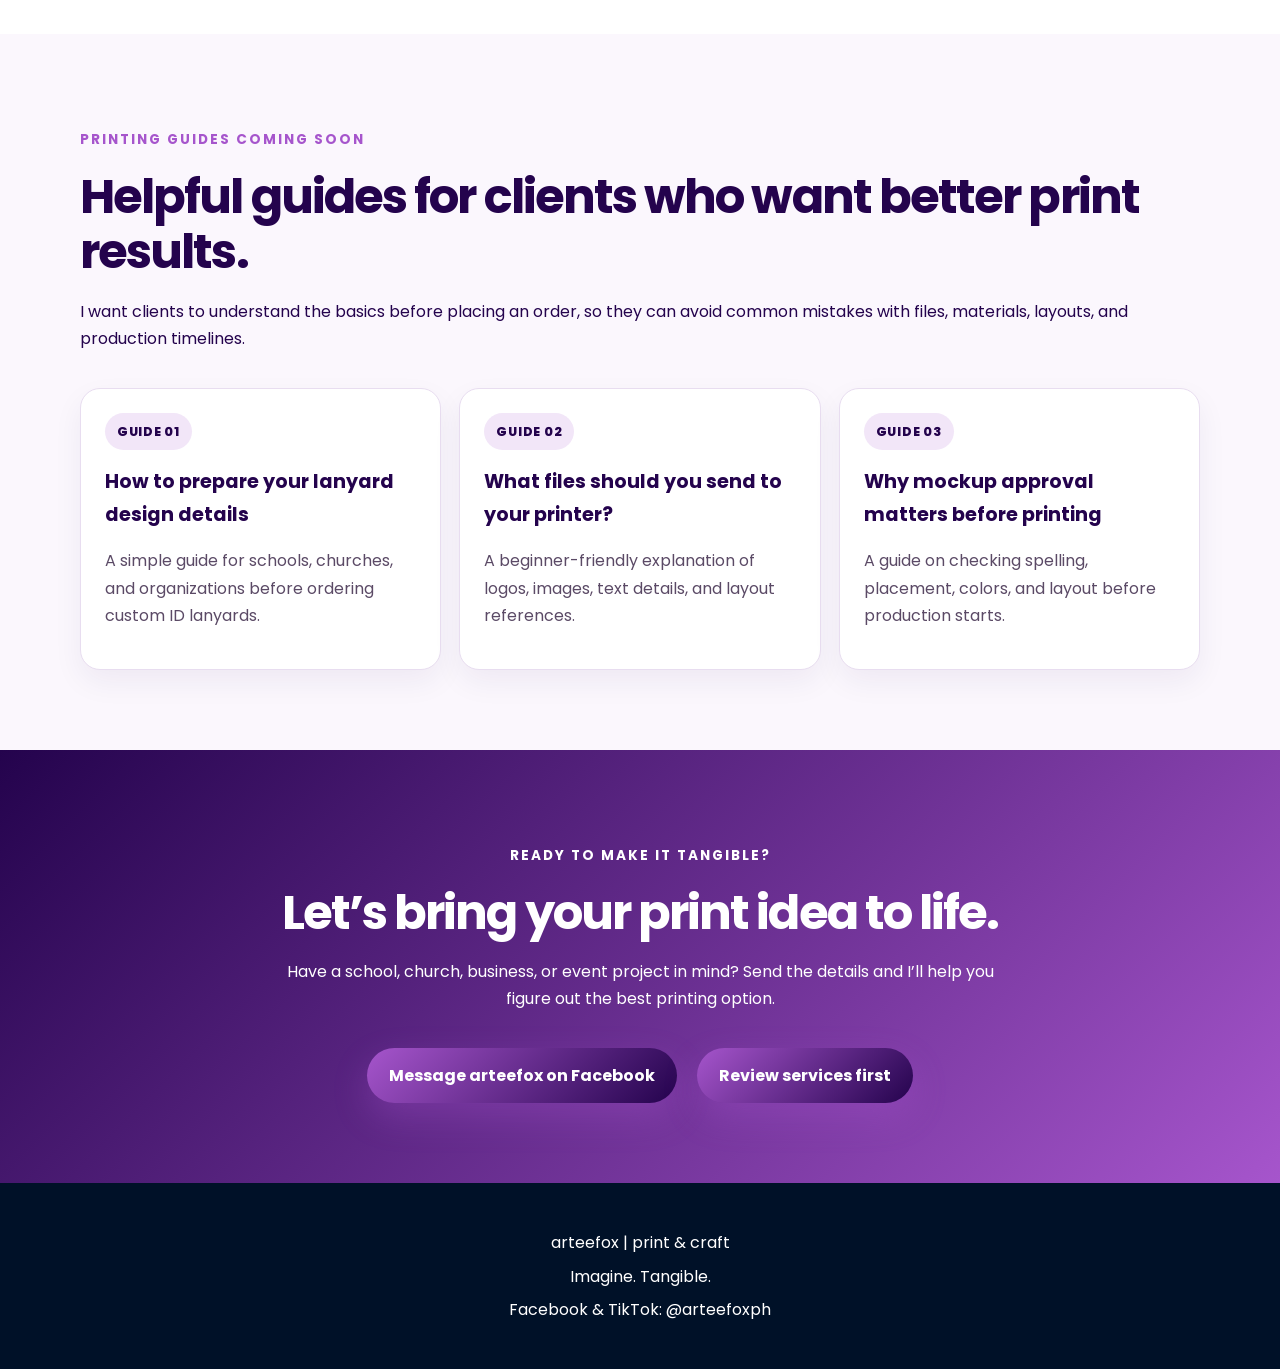
==== commit 2482f4f2: "Refine homepage hero for clarity" ====
--- a/index.html
+++ b/index.html
@@ -34,23 +34,21 @@
         <section class="hero">
             <p class="hero-label">arteefox | print & craft</p>
 
-        <h1>
-            <span>Imagine.</span>
-            <span>Tangible.</span>
-            <small>Premium printing services in La Union</small>
-        </h1>
-
-        <p class="hero-description">
-            I help schools, churches, businesses, and organizations turn ideas into tangible printed products —
-            from custom ID lanyards and PVC IDs to shirts, mugs, button pins, acrylic awards, and more.
-        </p>
-
-        <div class="hero-actions">
-            <a href="#services">View Services</a>
-            <a href="#projects">View Projects</a>
-        </div>
-        </section>
-
+            <h1>
+                <span>Imagine.</span>
+                <span>Tangible.</span>
+                <small>Printing support for schools, churches, and local businesses.</small>
+            </h1>
+
+            <p class="hero-description">
+                I help turn print ideas into useful, memorable, and tangible outputs.
+            </p>
+
+            <div class="hero-actions">
+                <a href="http://m.me/arteefoxph">Let’s talk about your project</a>
+                <a href="schools.html">For Schools</a>
+            </div>
+        </section>
 
         <!-- SOCIAL PROOF -->
         <section id="proof" class="proof">
--- a/styles.css
+++ b/styles.css
@@ -1022,4 +1022,122 @@
         grid-template-columns:1fr;
     }
 
+}
+/* ==========================================
+   SCHOOL FAQ
+========================================== */
+
+.school-faq {
+    background: white;
+}
+
+.faq-list {
+    max-width: var(--max-width);
+    margin: 40px auto 0;
+}
+
+.faq-list article {
+    margin-top: 0;
+    margin-bottom: 18px;
+}
+
+.faq-list h3 {
+    color: #24034D;
+    margin-bottom: 10px;
+}
+/* SCHOOL FINAL CTA */
+
+.school-final-cta {
+    max-width: none;
+    width: 100%;
+    margin: 0;
+    text-align: center;
+    background: linear-gradient(135deg, #24034D 0%, #3A086F 55%, #A655CC 100%);
+    color: #FFFFFF;
+}
+
+.school-final-cta .section-label,
+.school-final-cta h2,
+.school-final-cta p {
+    color: #FFFFFF;
+    opacity: 1;
+}
+
+.school-final-cta p {
+    max-width: 680px;
+    margin-left: auto;
+    margin-right: auto;
+}
+
+.school-final-cta a {
+    display: inline-block;
+    margin-top: 24px;
+    padding: 14px 24px;
+    border-radius: 999px;
+    background: #FFFFFF;
+    color: #24034D;
+    font-weight: 800;
+    box-shadow: 0 16px 36px rgba(36, 3, 77, 0.35);
+}
+/* SCHOOL FINAL CTA - FINAL FIX */
+
+section.school-final-cta {
+    max-width: none;
+    width: 100%;
+    margin: 0;
+    text-align: center;
+    background: linear-gradient(135deg, #24034D 0%, #3A086F 55%, #A655CC 100%);
+    color: #FFFFFF;
+}
+
+section.school-final-cta .section-label,
+section.school-final-cta h2,
+section.school-final-cta p {
+    color: #FFFFFF;
+    opacity: 1;
+}
+
+section.school-final-cta p {
+    max-width: 680px;
+    margin-left: auto;
+    margin-right: auto;
+}
+
+section.school-final-cta a {
+    display: inline-block;
+    margin-top: 24px;
+    padding: 14px 24px;
+    border-radius: 999px;
+    background: #FFFFFF;
+    color: #24034D;
+    font-weight: 800;
+    box-shadow: 0 16px 36px rgba(36, 3, 77, 0.35);
+}
+/* SCHOOL PROJECT IMAGE CARD */
+
+.school-project-card {
+    padding: 0;
+    overflow: hidden;
+}
+
+.school-project-card img {
+    width: 100%;
+    height: 220px;
+    object-fit: cover;
+    display: block;
+}
+
+.school-project-content {
+    padding: 24px;
+}
+
+.school-project-content a {
+    display: inline-block;
+    margin-top: 14px;
+    color: var(--lavender-purple);
+    font-weight: 800;
+}
+
+.school-project-content a:hover {
+    color: var(--dark-amethyst);
 }
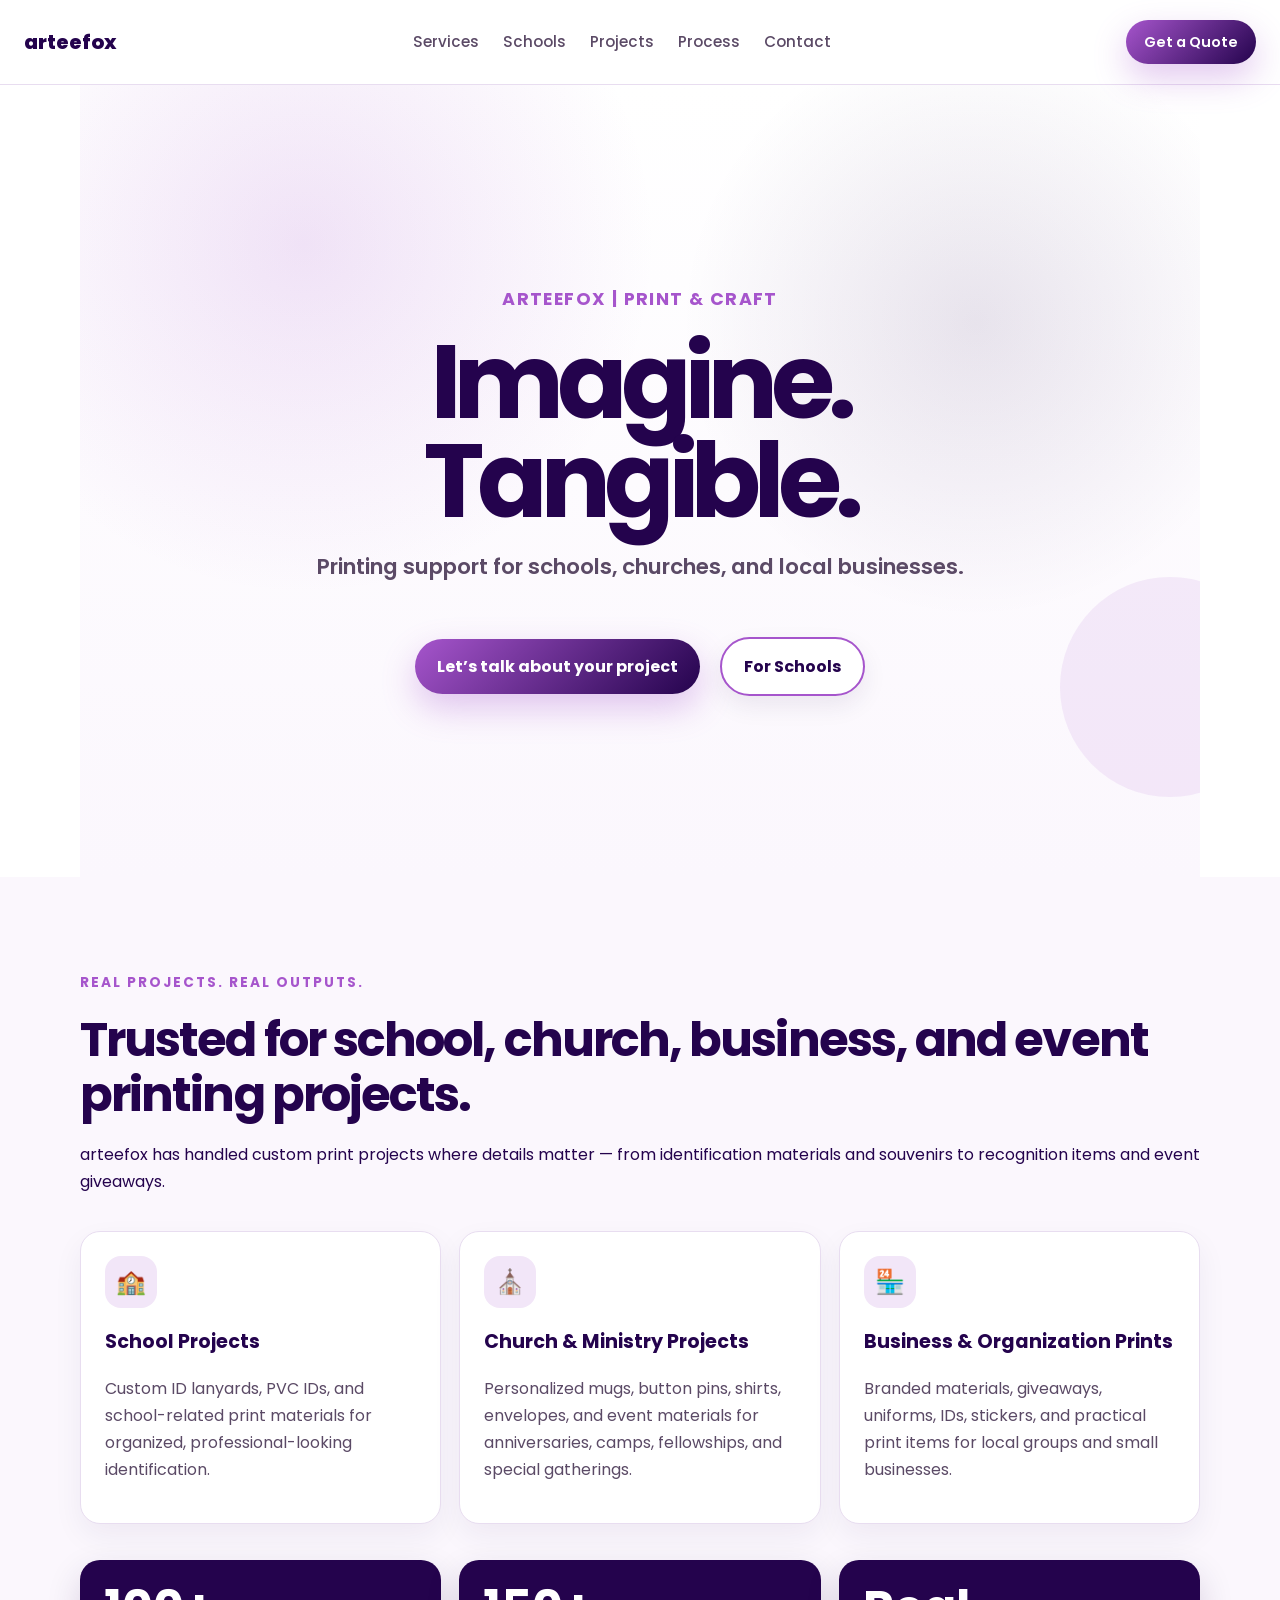
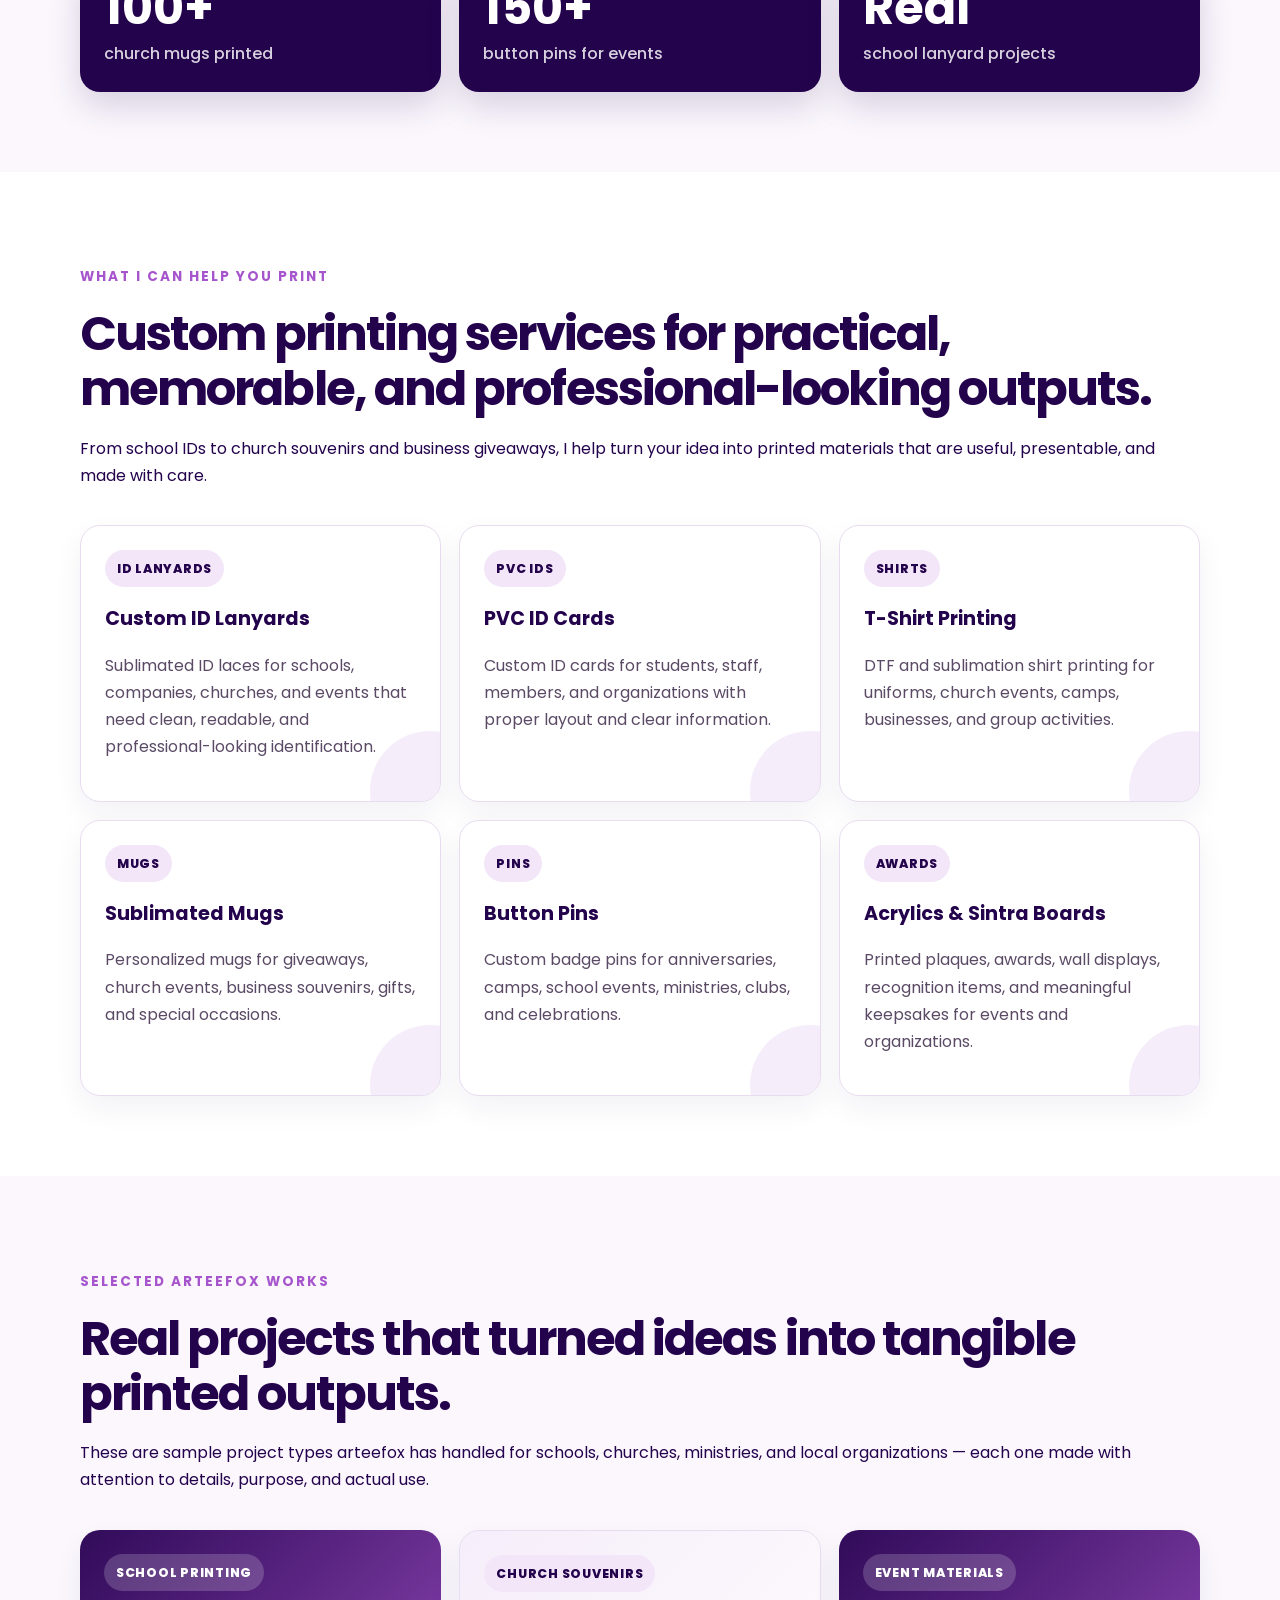
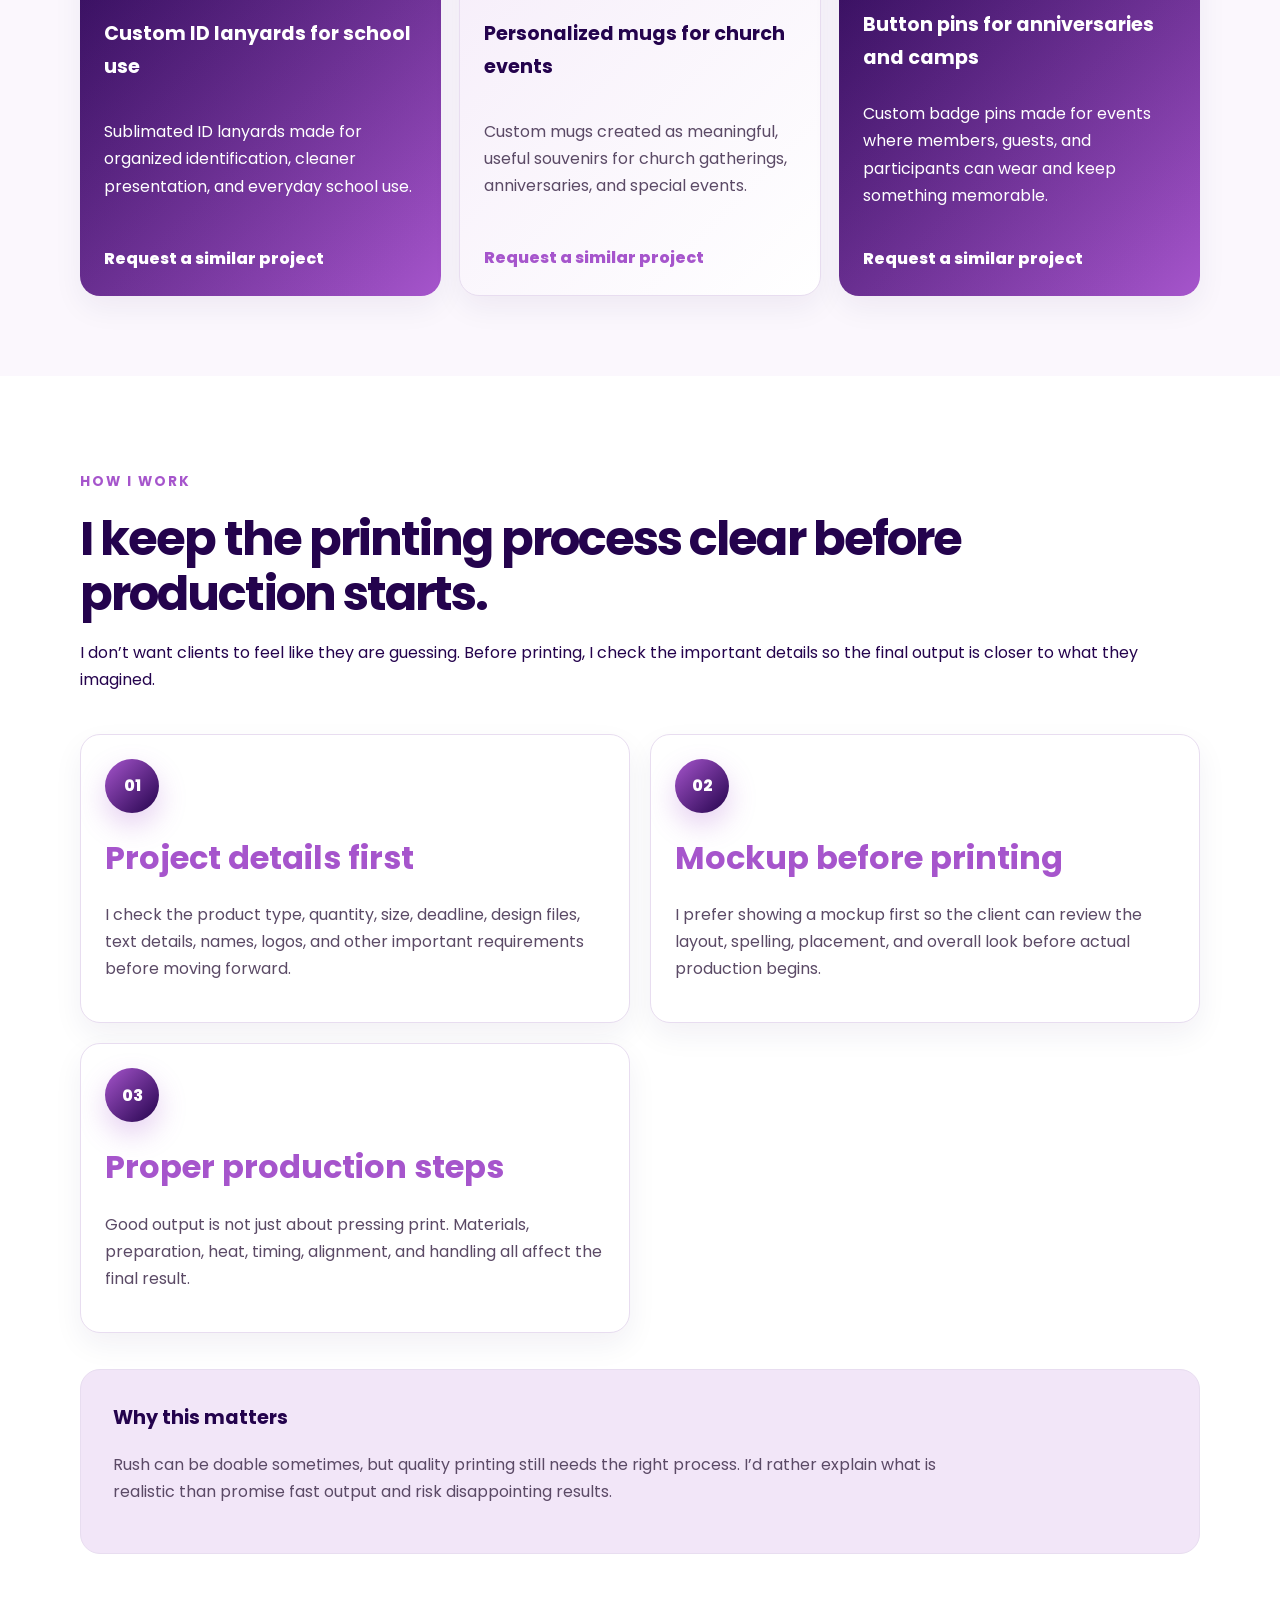
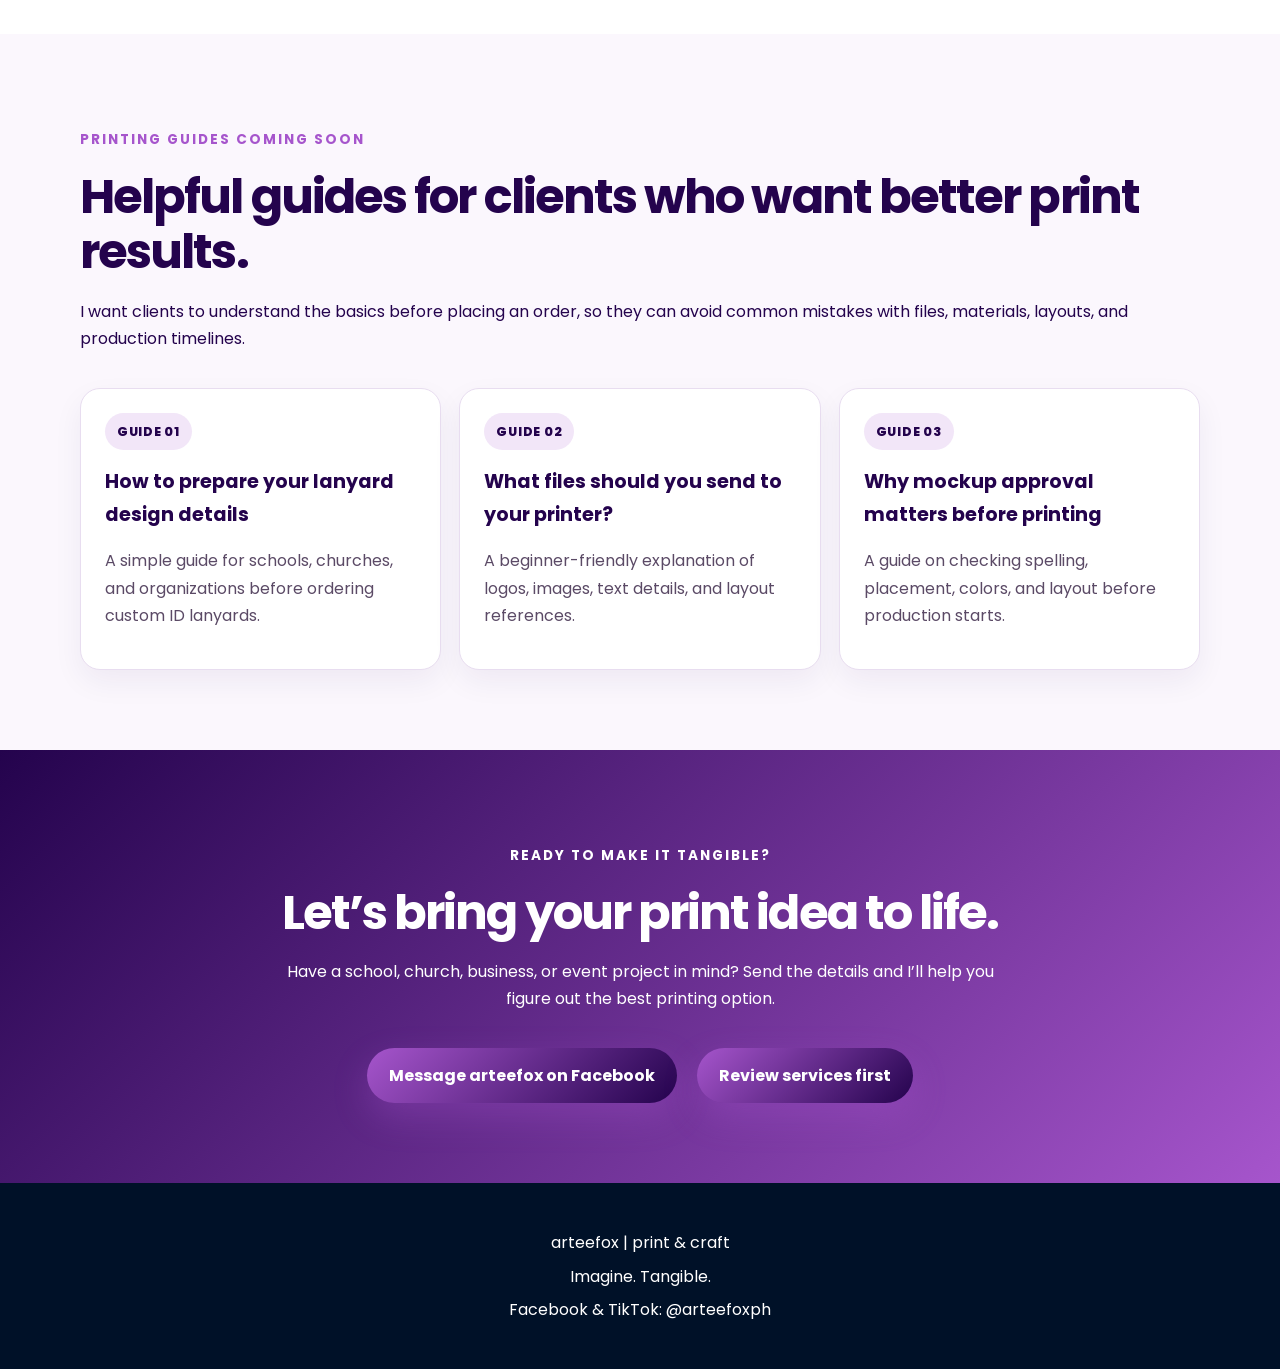
==== commit 7c460c32: "Simplify homepage hero copy" ====
--- a/index.html
+++ b/index.html
@@ -40,10 +40,6 @@
                 <small>Printing support for schools, churches, and local businesses.</small>
             </h1>
 
-            <p class="hero-description">
-                I help turn print ideas into useful, memorable, and tangible outputs.
-            </p>
-
             <div class="hero-actions">
                 <a href="http://m.me/arteefoxph">Let’s talk about your project</a>
                 <a href="schools.html">For Schools</a>
--- a/styles.css
+++ b/styles.css
@@ -1140,4 +1140,31 @@
 
 .school-project-content a:hover {
     color: var(--dark-amethyst);
+}
+/* HOMEPAGE HERO BACKGROUND TOUCH */
+
+.hero {
+    position: relative;
+    overflow: hidden;
+    background:
+        radial-gradient(circle at 20% 20%, rgba(166, 85, 204, 0.16), transparent 32%),
+        radial-gradient(circle at 80% 30%, rgba(36, 3, 77, 0.10), transparent 28%),
+        linear-gradient(180deg, #FFFFFF 0%, #FBF7FD 100%);
+}
+
+.hero::after {
+    content: "";
+    position: absolute;
+    width: 220px;
+    height: 220px;
+    right: -80px;
+    bottom: 80px;
+    background: rgba(166, 85, 204, 0.10);
+    border-radius: 50%;
+    pointer-events: none;
+}
+
+.hero > * {
+    position: relative;
+    z-index: 1;
 }
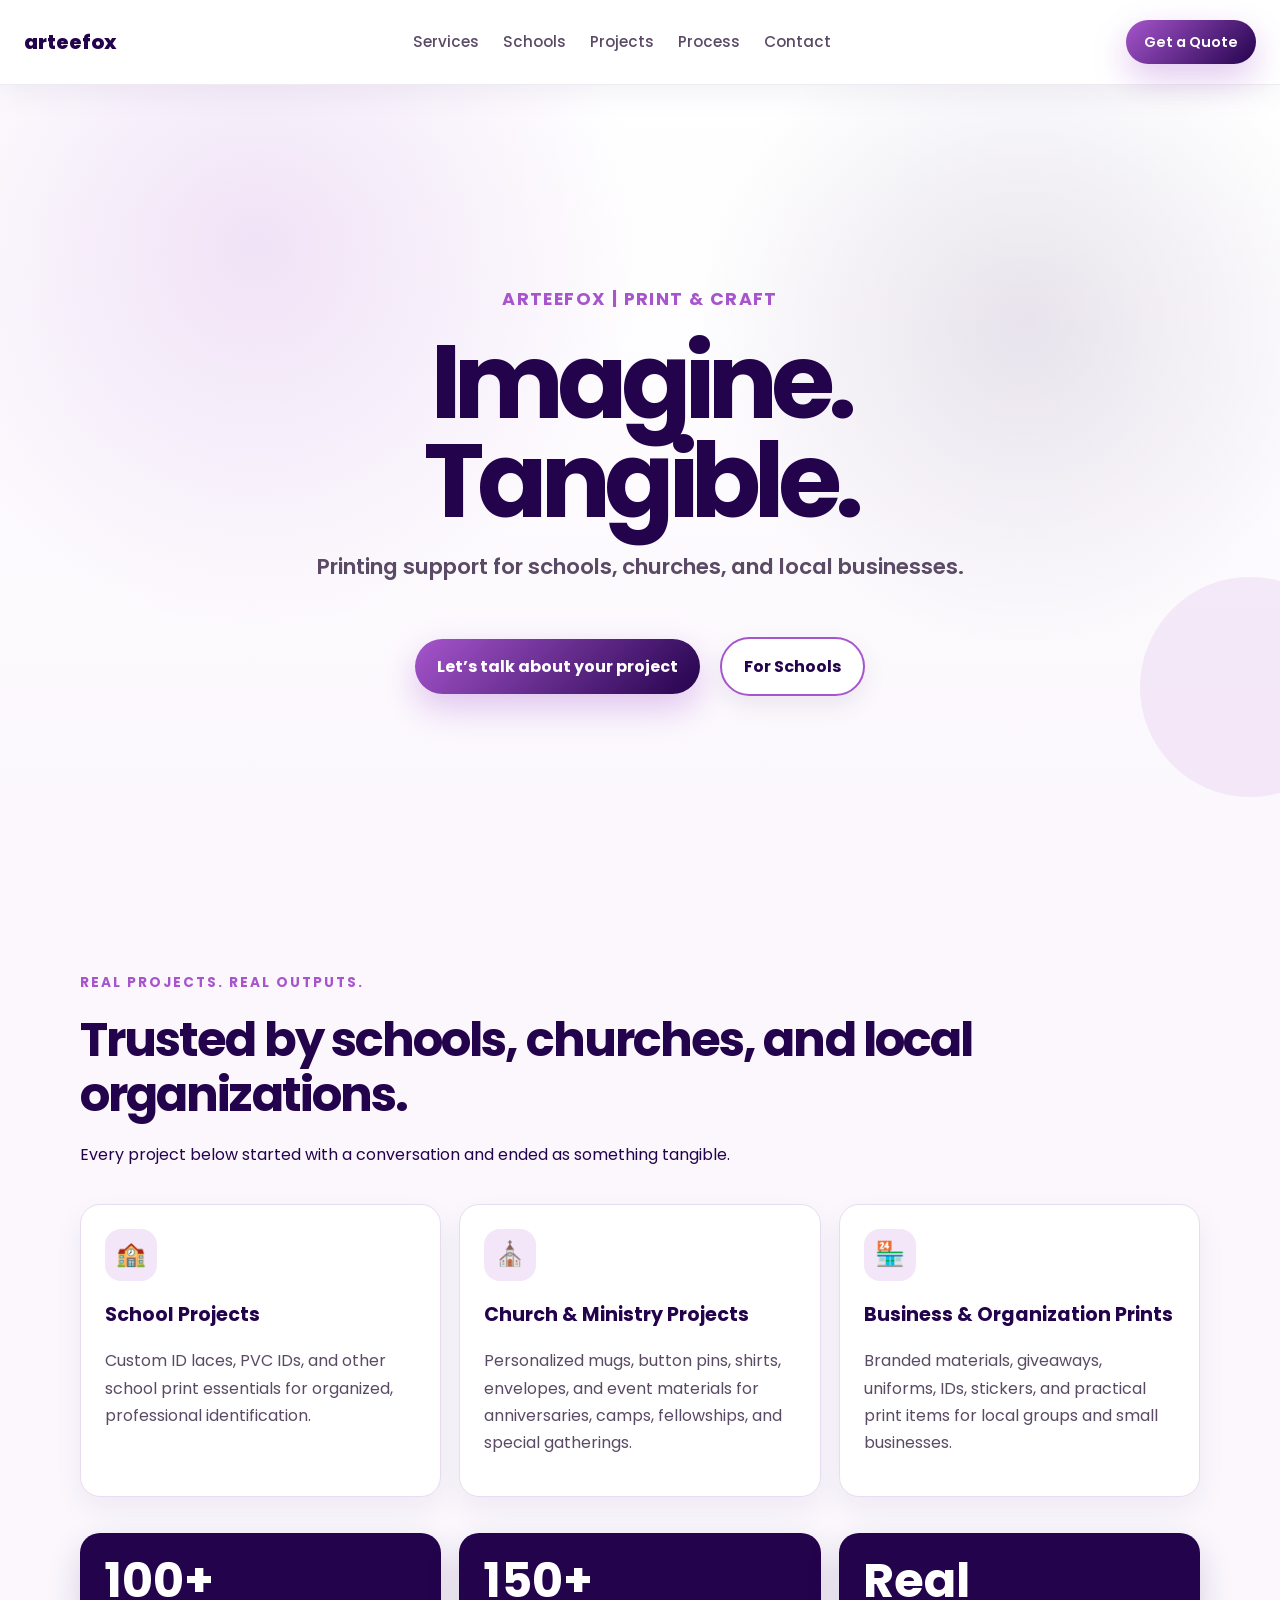
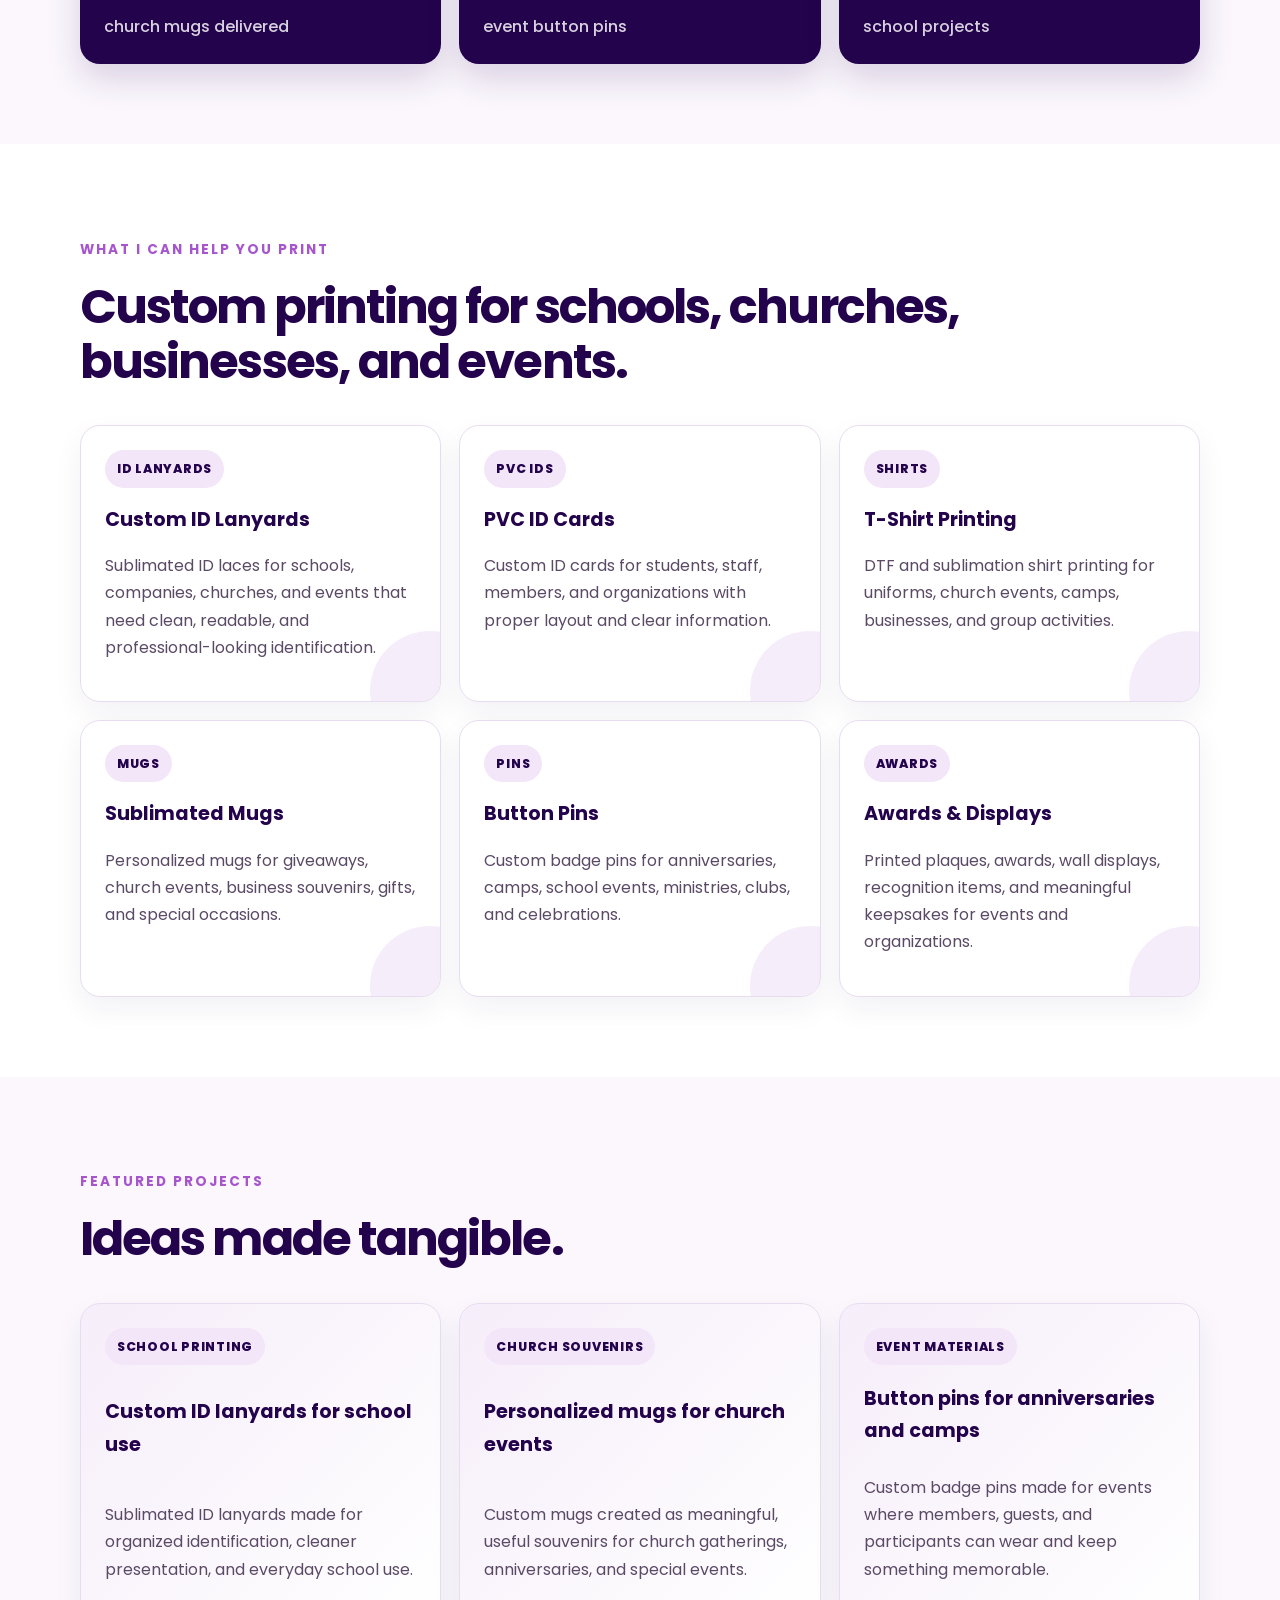
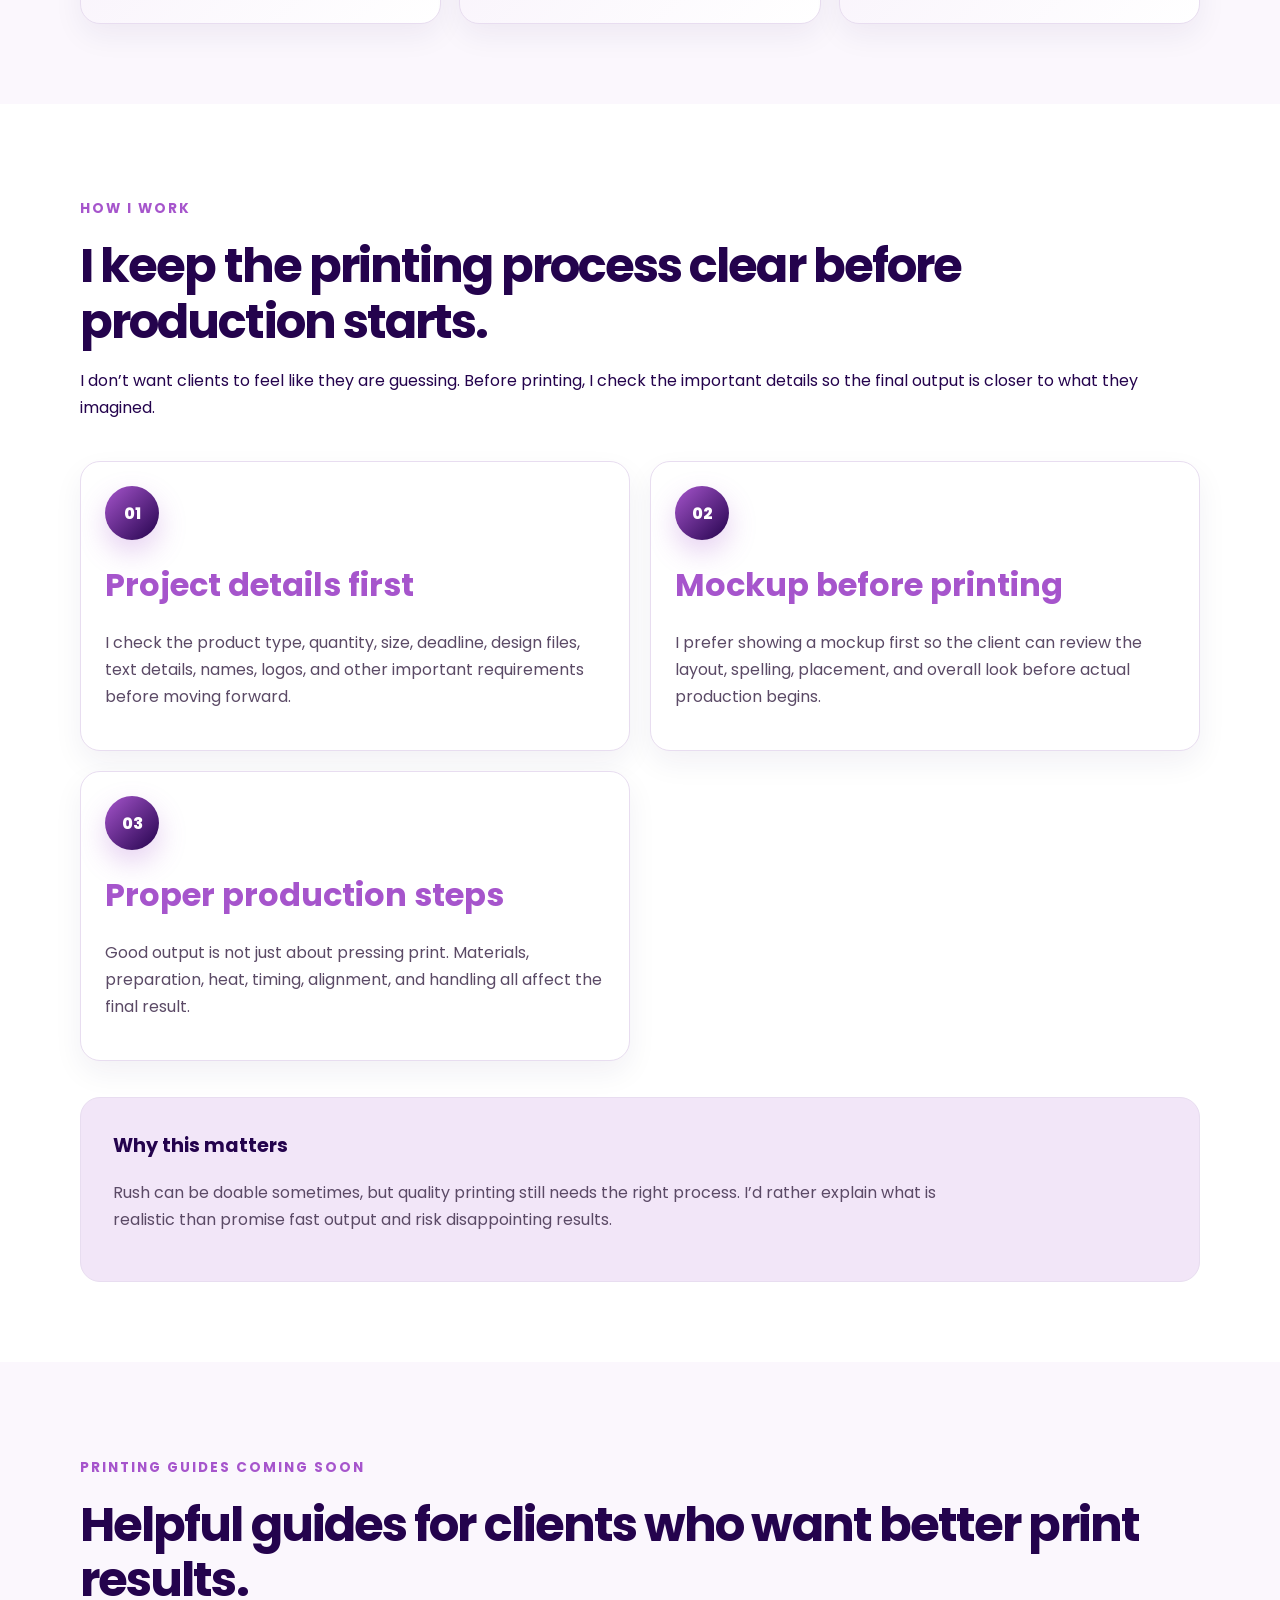
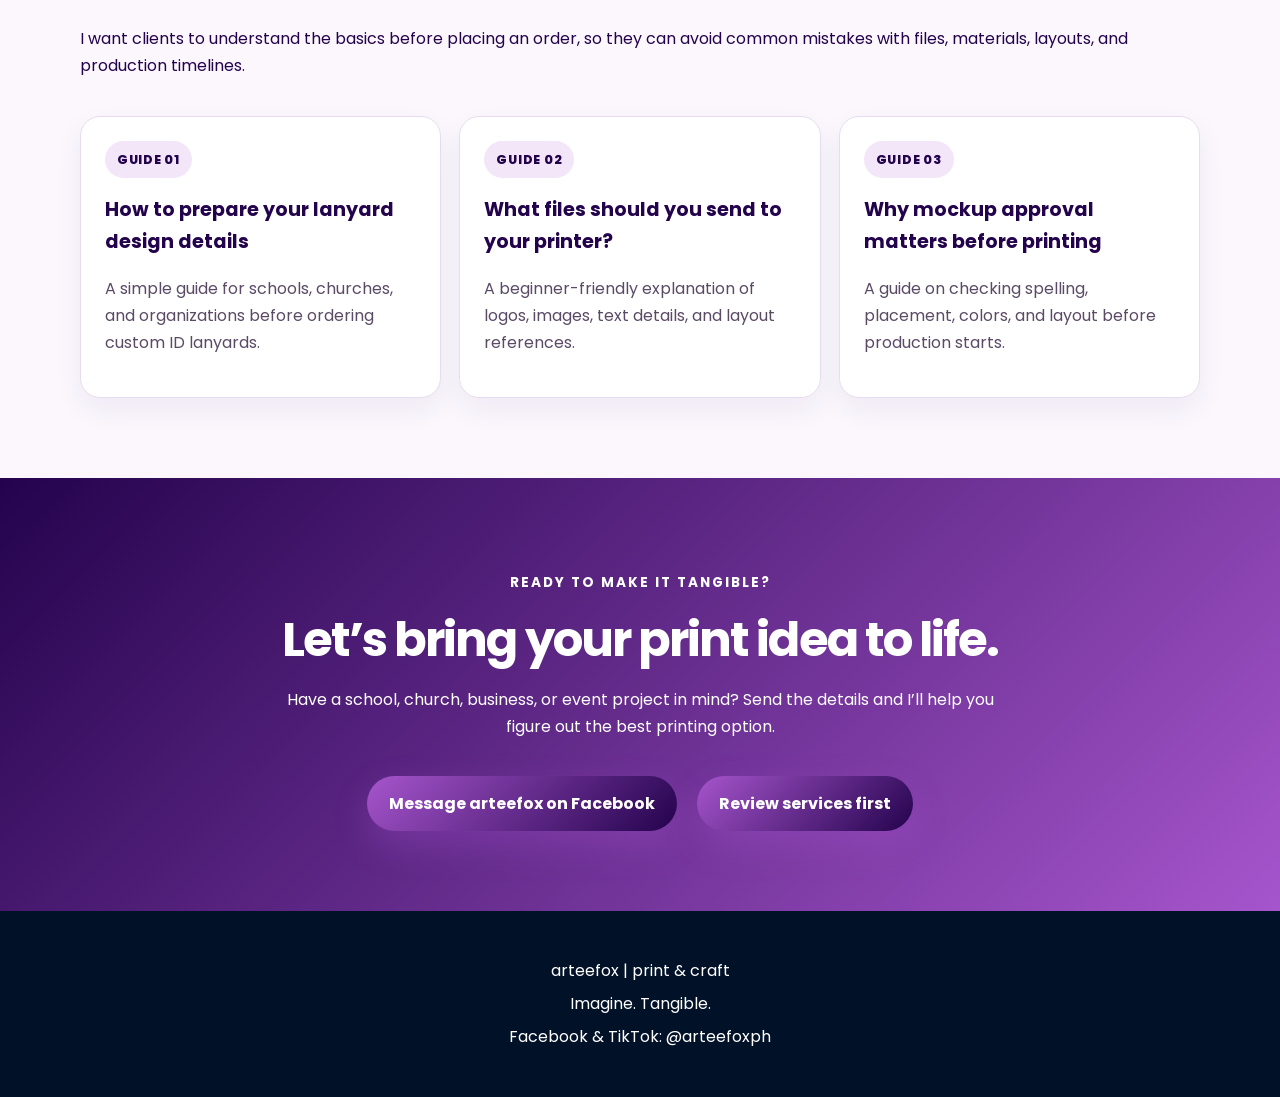
==== commit 7c813b1b: "Refine featured projects layout" ====
--- a/index.html
+++ b/index.html
@@ -46,16 +46,15 @@
             </div>
         </section>
 
-        <!-- SOCIAL PROOF -->
+        <!-- PROOF OF TRUST -->
         <section id="proof" class="proof">
             <div class="section-intro">
                 <p class="section-label">Real projects. Real outputs.</p>
 
-                <h2>Trusted for school, church, business, and event printing projects.</h2>
+                <h2>Trusted by schools, churches, and local organizations.</h2>
 
                 <p>
-                    arteefox has handled custom print projects where details matter —
-                    from identification materials and souvenirs to recognition items and event giveaways.
+                    Every project below started with a conversation and ended as something tangible.
                 </p>
             </div>
 
@@ -64,8 +63,7 @@
                     <span>🏫</span>
                     <h3>School Projects</h3>
                     <p>
-                        Custom ID lanyards, PVC IDs, and school-related print materials for organized,
-                        professional-looking identification.
+                        Custom ID laces, PVC IDs, and other school print essentials for organized, professional identification.
                     </p>
                 </article>
 
@@ -91,17 +89,17 @@
             <div class="proof-stats">
                 <div>
                     <strong>100+</strong>
-                    <span>church mugs printed</span>
+                    <span>church mugs delivered</span>
                 </div>
 
                 <div>
                     <strong>150+</strong>
-                    <span>button pins for events</span>
+                    <span>event button pins</span>
                 </div>
 
                 <div>
                     <strong>Real</strong>
-                    <span>school lanyard projects</span>
+                    <span>school projects</span>
                 </div>
             </div>
         </section>
@@ -111,12 +109,8 @@
             <div class="section-intro">
                 <p class="section-label">What I can help you print</p>
 
-                <h2>Custom printing services for practical, memorable, and professional-looking outputs.</h2>
-
-                <p>
-                    From school IDs to church souvenirs and business giveaways, I help turn your idea
-                    into printed materials that are useful, presentable, and made with care.
-                </p>
+                <h2>Custom printing for schools, churches, businesses, and events.</h2>
+
             </div>
 
             <div class="service-grid">
@@ -167,7 +161,7 @@
 
                 <article class="service-card">
                     <span>Awards</span>
-                    <h3>Acrylics & Sintra Boards</h3>
+                    <h3>Awards & Displays</h3>
                     <p>
                         Printed plaques, awards, wall displays, recognition items, and meaningful keepsakes
                         for events and organizations.
@@ -180,15 +174,9 @@
         <!-- FEATURED PROJECTS -->
         <section id="projects" class="projects">
             <div class="section-intro">
-                <p class="section-label">Selected arteefox works</p>
-
-                <h2>Real projects that turned ideas into tangible printed outputs.</h2>
-
-                <p>
-                    These are sample project types arteefox has handled for schools, churches,
-                    ministries, and local organizations — each one made with attention to details,
-                    purpose, and actual use.
-                </p>
+                <p class="section-label">Featured Projects</p>
+
+                <h2>Ideas made tangible.</h2>
             </div>
 
             <div class="project-grid">
@@ -199,17 +187,17 @@
                         Sublimated ID lanyards made for organized identification, cleaner presentation,
                         and everyday school use.
                     </p>
-                    <a href="#contact">Request a similar project</a>
-                </article>
-
-                <article class="project-card featured-project">
+                    
+                </article>
+
+                <article class="project-card">
                     <p class="project-category">Church Souvenirs</p>
                     <h3>Personalized mugs for church events</h3>
                     <p>
                         Custom mugs created as meaningful, useful souvenirs for church gatherings,
                         anniversaries, and special events.
                     </p>
-                    <a href="#contact">Request a similar project</a>
+                    
                 </article>
 
                 <article class="project-card">
@@ -219,7 +207,7 @@
                         Custom badge pins made for events where members, guests, and participants
                         can wear and keep something memorable.
                     </p>
-                    <a href="#contact">Request a similar project</a>
+                    
                 </article>
             </div>
         </section>
--- a/styles.css
+++ b/styles.css
@@ -639,53 +639,7 @@
         grid-template-columns: 1fr;
     }
 }
-/* PROJECT FOX - ALTERNATING FEATURED PROJECT CARDS */
-
-.project-grid .project-card:nth-child(1),
-.project-grid .project-card:nth-child(3) {
-    background: linear-gradient(135deg, var(--dark-amethyst), var(--lavender-purple));
-    color: var(--white);
-    border: none;
-}
-
-.project-grid .project-card:nth-child(1) h3,
-.project-grid .project-card:nth-child(1) p,
-.project-grid .project-card:nth-child(1) a,
-.project-grid .project-card:nth-child(3) h3,
-.project-grid .project-card:nth-child(3) p,
-.project-grid .project-card:nth-child(3) a {
-    color: var(--white);
-}
-
-.project-grid .project-card:nth-child(1) .project-category,
-.project-grid .project-card:nth-child(3) .project-category {
-    background: rgba(255, 255, 255, 0.18);
-    color: var(--white);
-}
-
-/* Reset the middle card back to light */
-.project-grid .project-card:nth-child(2) {
-    background: var(--white);
-    color: var(--text-main);
-    border: 1px solid var(--light-border);
-}
-
-.project-grid .project-card:nth-child(2) h3 {
-    color: var(--dark-amethyst);
-}
-
-.project-grid .project-card:nth-child(2) p {
-    color: var(--text-soft);
-}
-
-.project-grid .project-card:nth-child(2) a {
-    color: var(--lavender-purple);
-}
-
-.project-grid .project-card:nth-child(2) .project-category {
-    background: var(--soft-lavender);
-    color: var(--dark-amethyst);
-}
+
 /* PROJECT FOX - PROCESS SECTION */
 
 .process {
@@ -1167,4 +1121,38 @@
 .hero > * {
     position: relative;
     z-index: 1;
+}
+/* FIX HOMEPAGE HERO DESKTOP BACKGROUND */
+
+.hero {
+    max-width: none;
+    width: 100%;
+    margin: 0;
+    padding-left: 24px;
+    padding-right: 24px;
+}
+
+.hero h1,
+.hero .hero-label,
+.hero .hero-actions,
+.hero small {
+    max-width: 920px;
+    margin-left: auto;
+    margin-right: auto;
+}
+/* NAVIGATION DEPTH */
+
+header {
+    position: sticky;
+    top: 0;
+    z-index: 1000;
+
+    background: rgba(255, 255, 255, 0.88);
+    backdrop-filter: blur(14px);
+    -webkit-backdrop-filter: blur(14px);
+
+    border-bottom: 1px solid rgba(36, 3, 77, 0.08);
+
+    box-shadow:
+        0 8px 30px rgba(36, 3, 77, 0.06);
 }
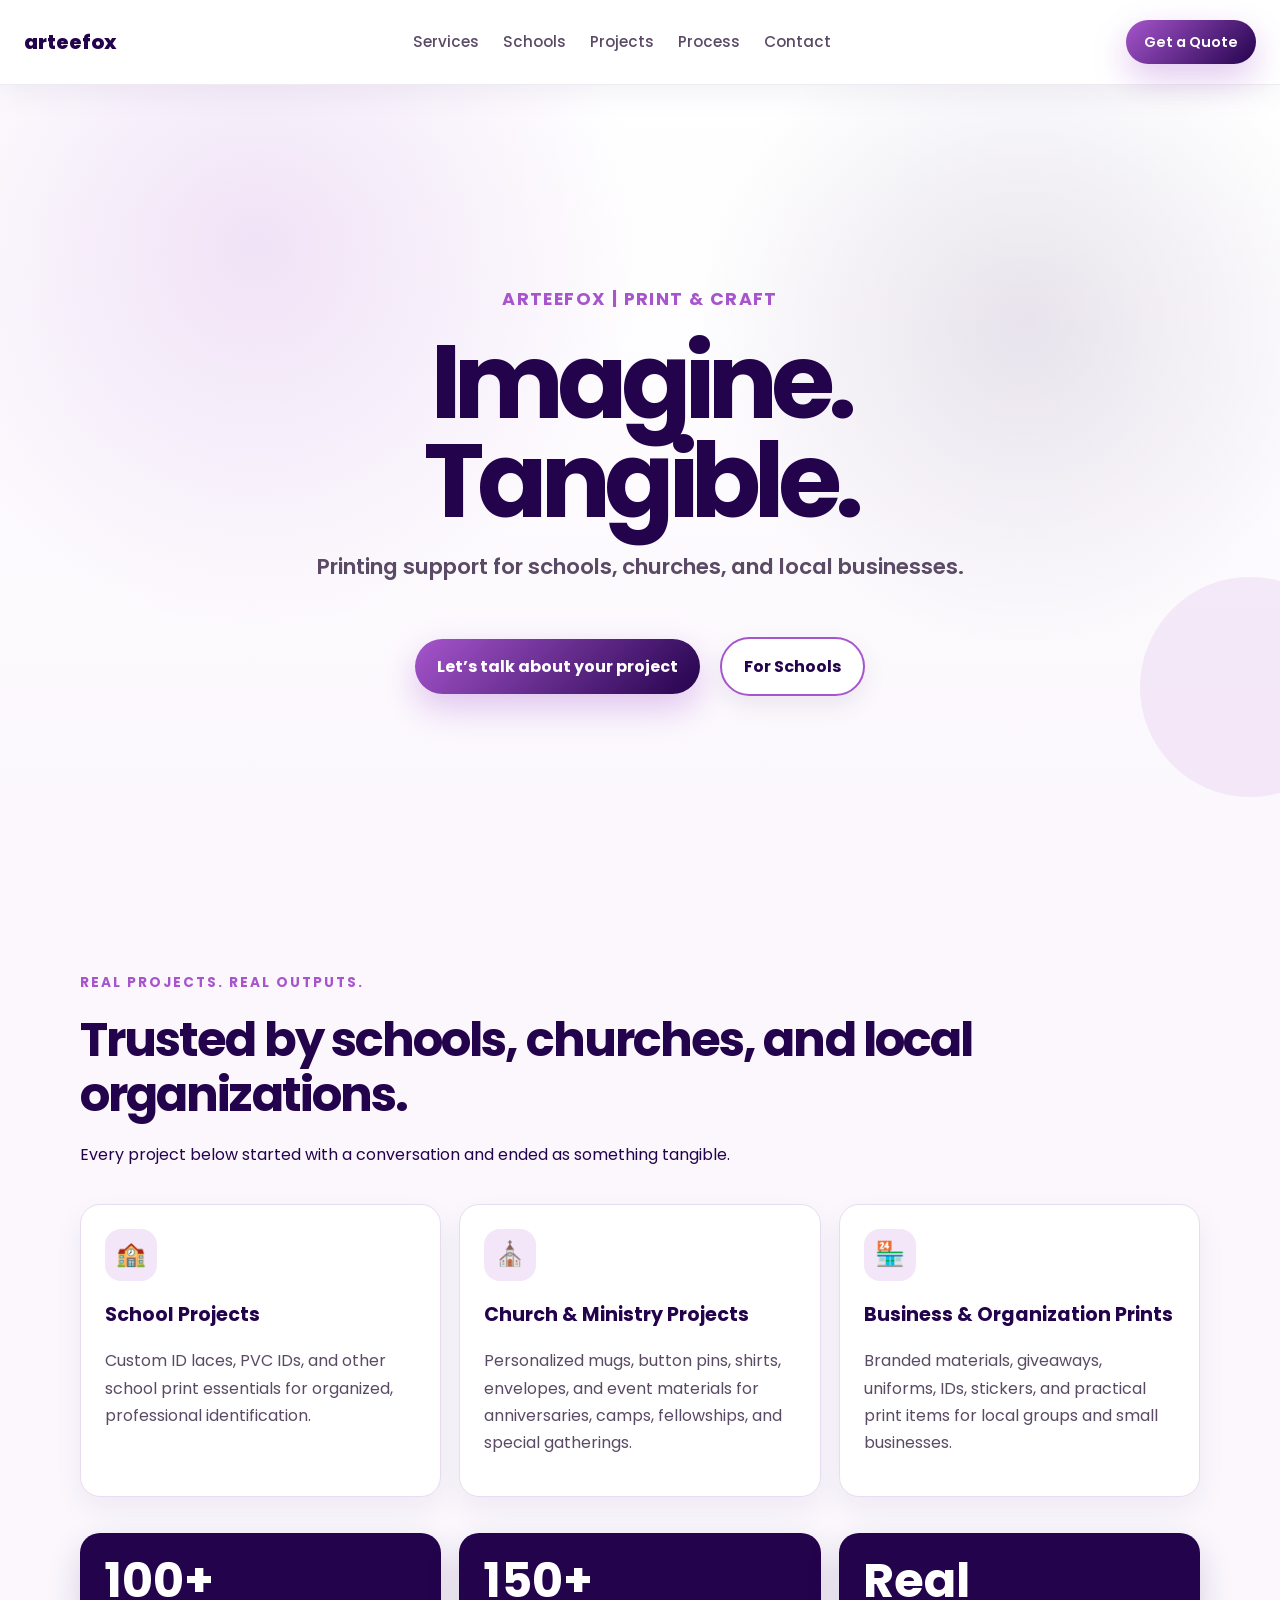
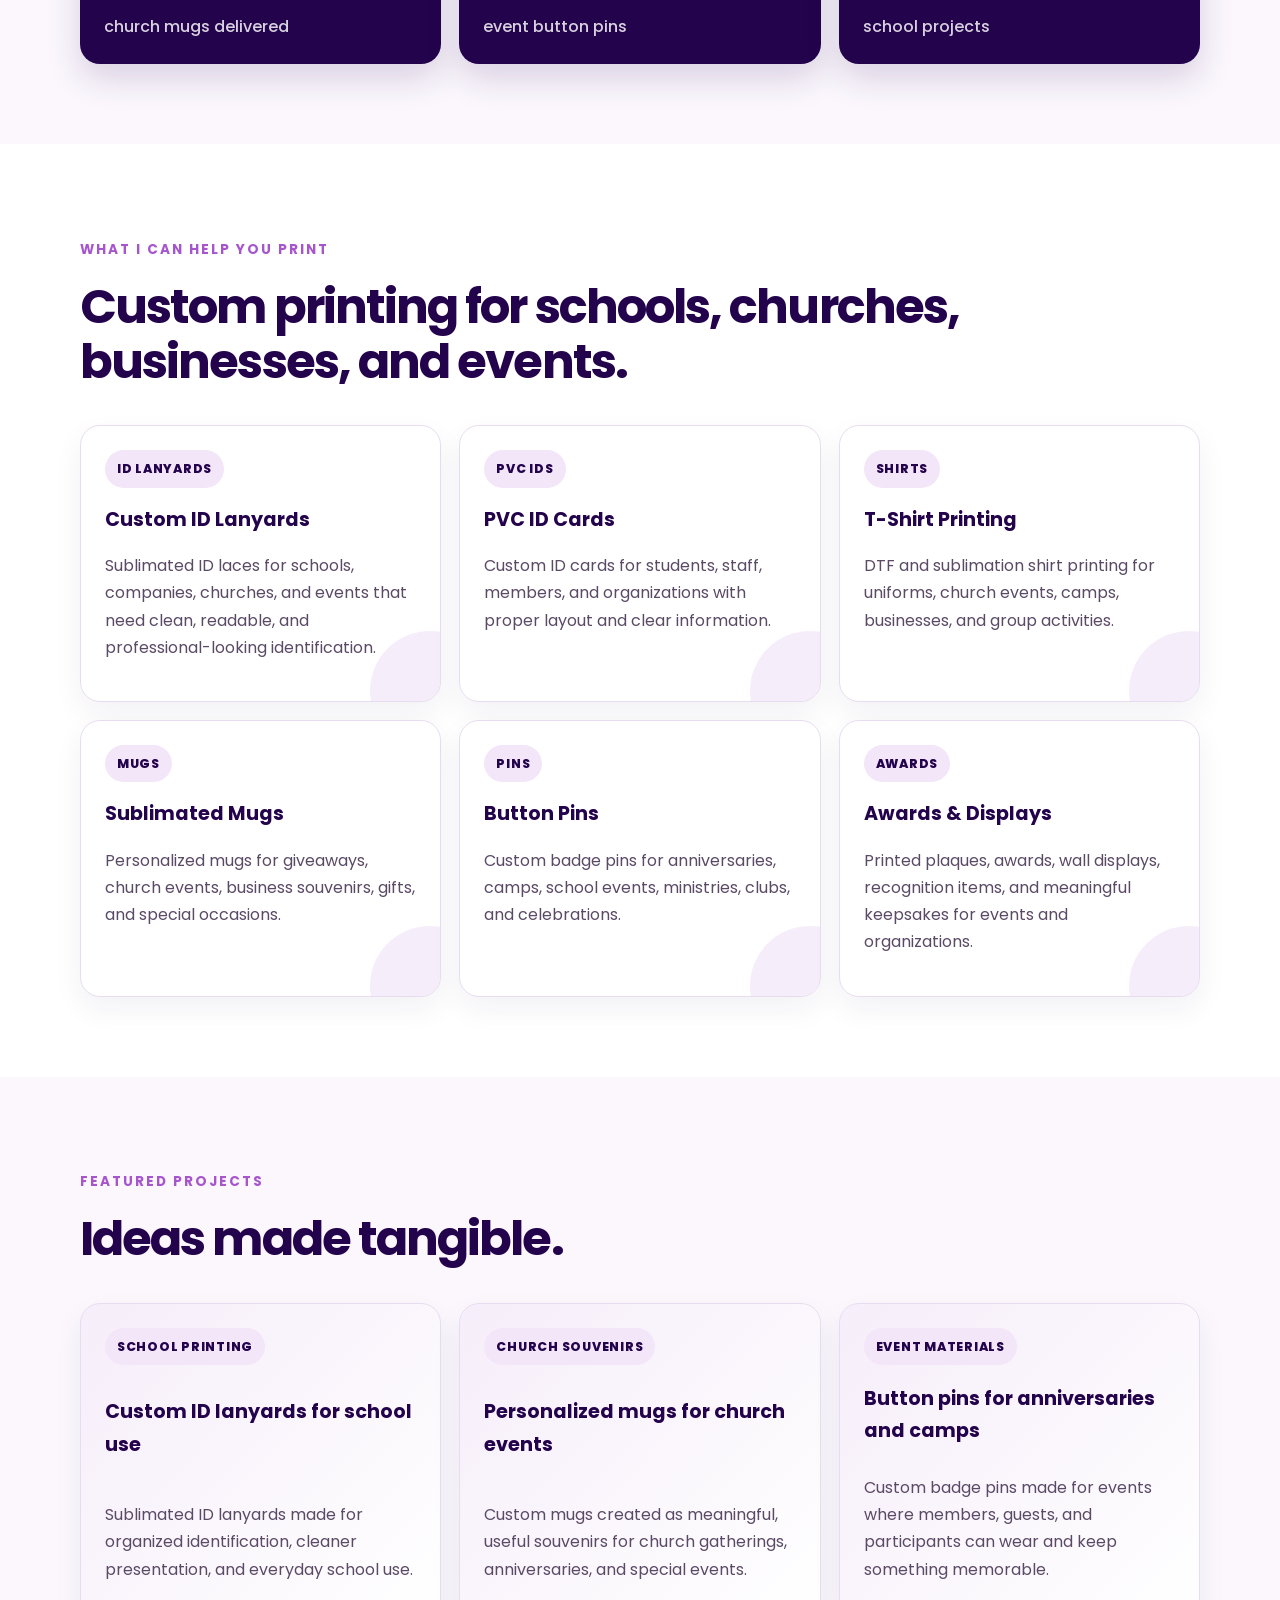
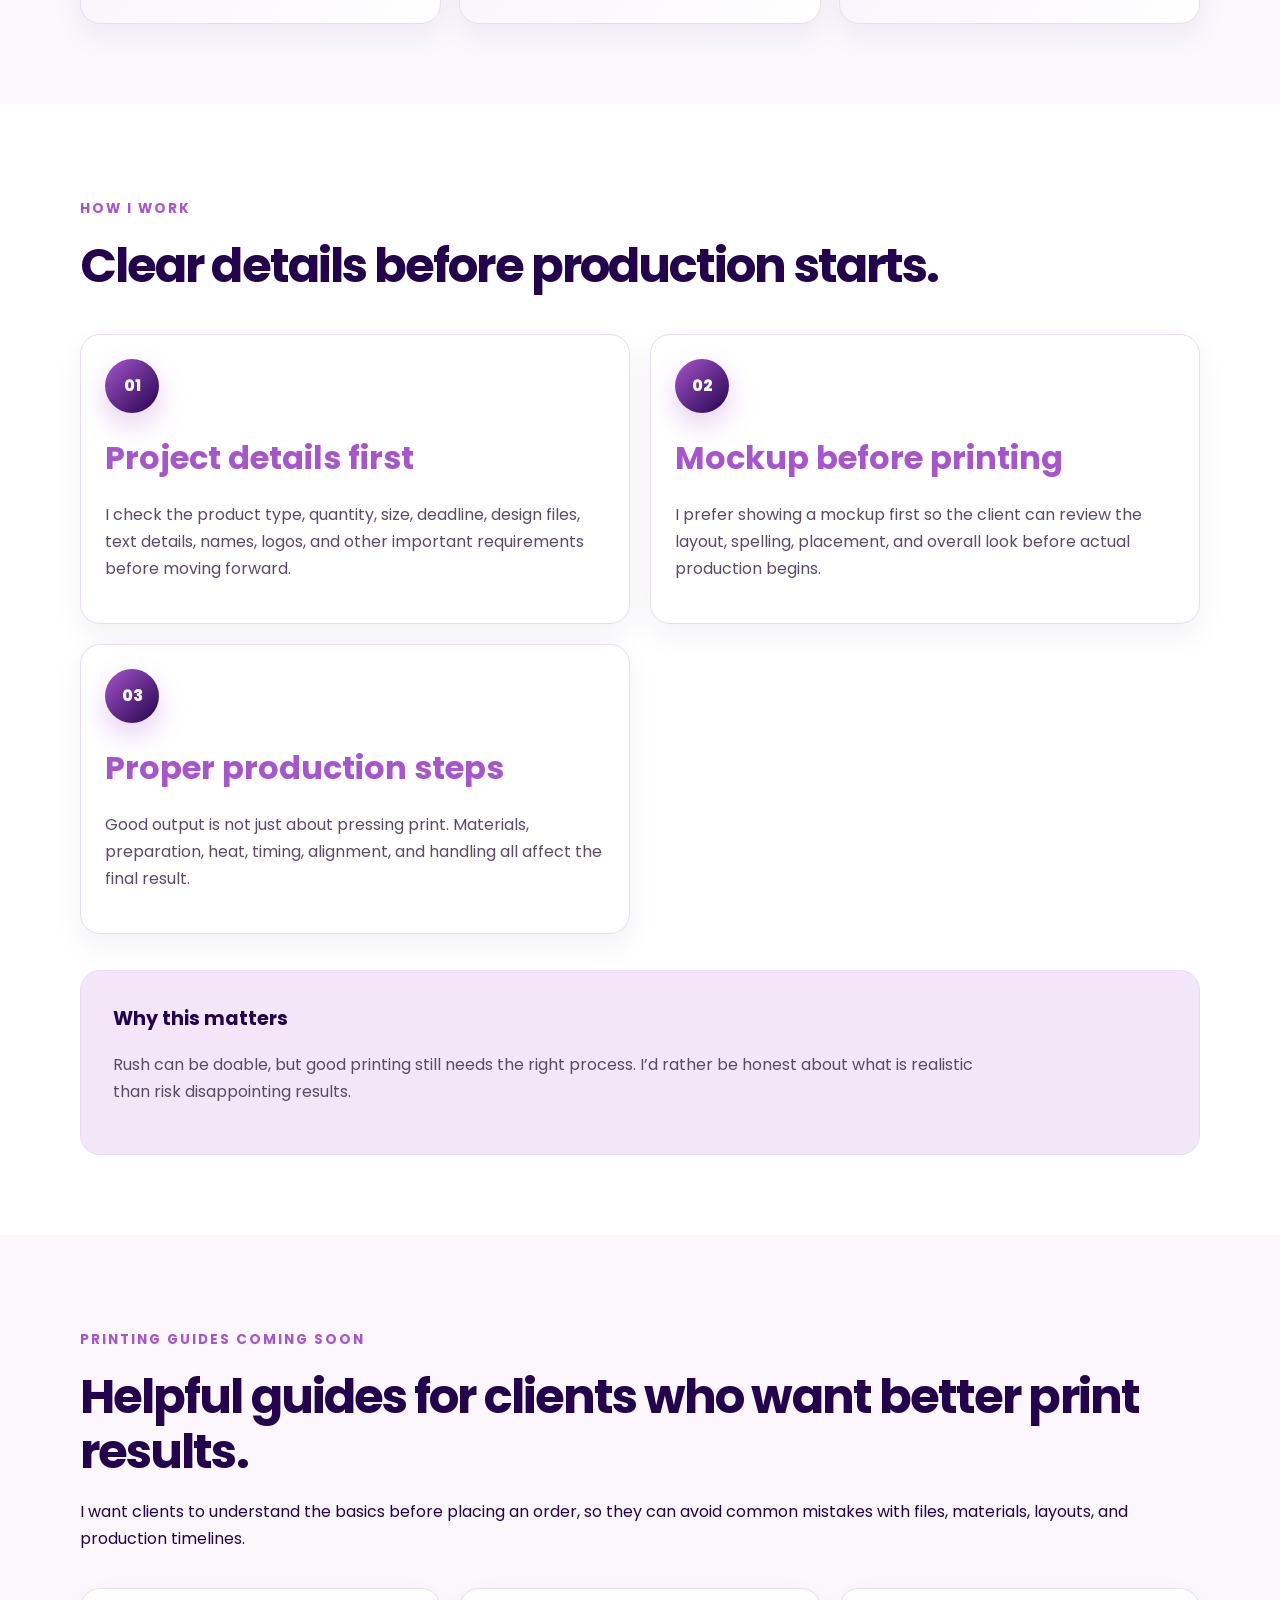
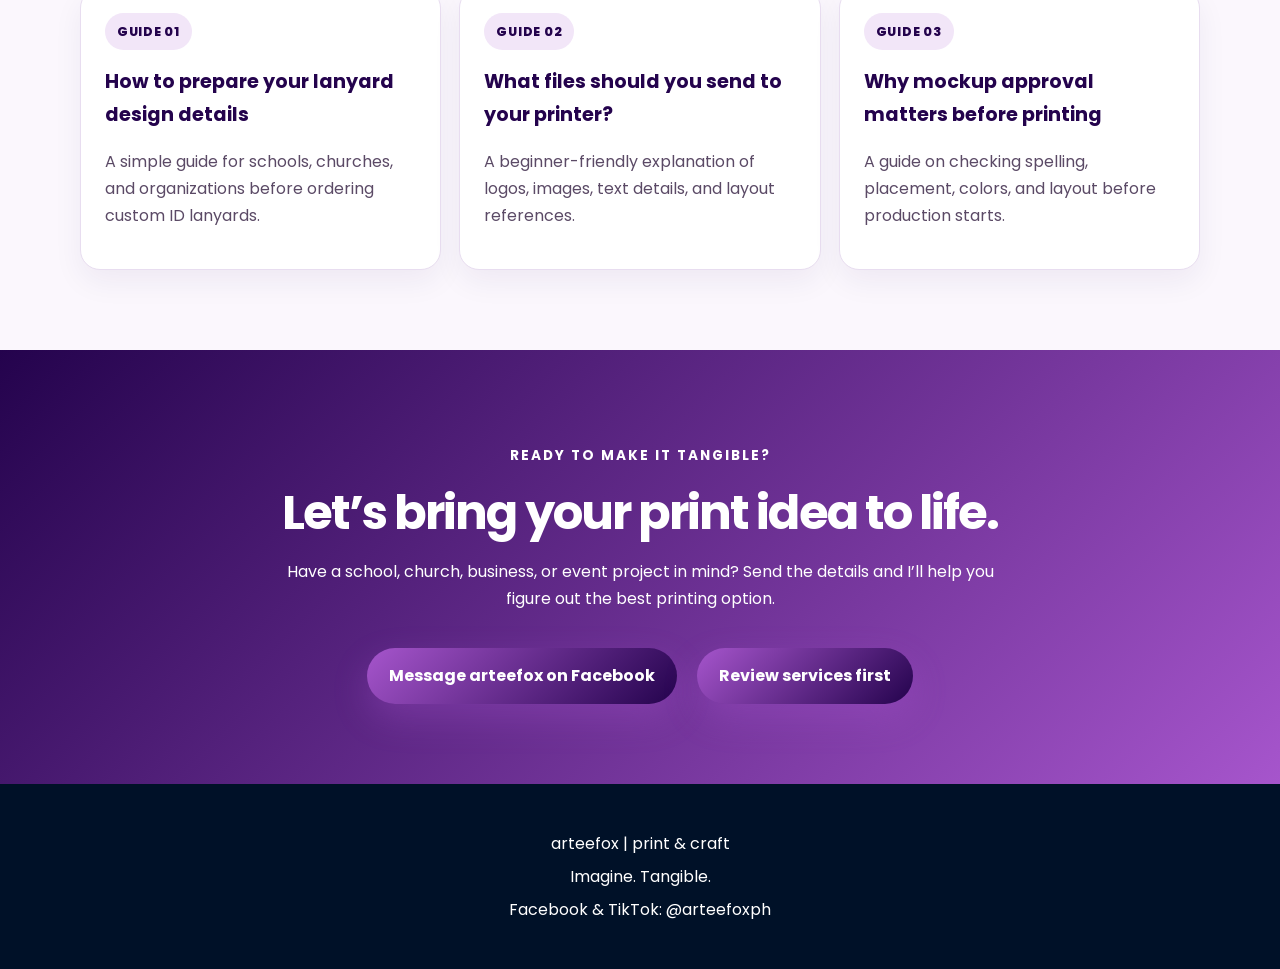
==== commit 4ff2f5b4: "Trim homepage process section" ====
--- a/index.html
+++ b/index.html
@@ -218,12 +218,7 @@
             <div class="section-intro">
                 <p class="section-label">How I work</p>
 
-                <h2>I keep the printing process clear before production starts.</h2>
-
-                <p>
-                    I don’t want clients to feel like they are guessing. Before printing, I check the important
-                    details so the final output is closer to what they imagined.
-                </p>
+                <h2>Clear details before production starts.</h2>
             </div>
 
             <div class="process-grid">
@@ -258,8 +253,8 @@
             <div class="process-note">
                 <h3>Why this matters</h3>
                 <p>
-                    Rush can be doable sometimes, but quality printing still needs the right process.
-                    I’d rather explain what is realistic than promise fast output and risk disappointing results.
+                    Rush can be doable, but good printing still needs the right process.
+                    I’d rather be honest about what is realistic than risk disappointing results.
                 </p>
             </div>
         </section>
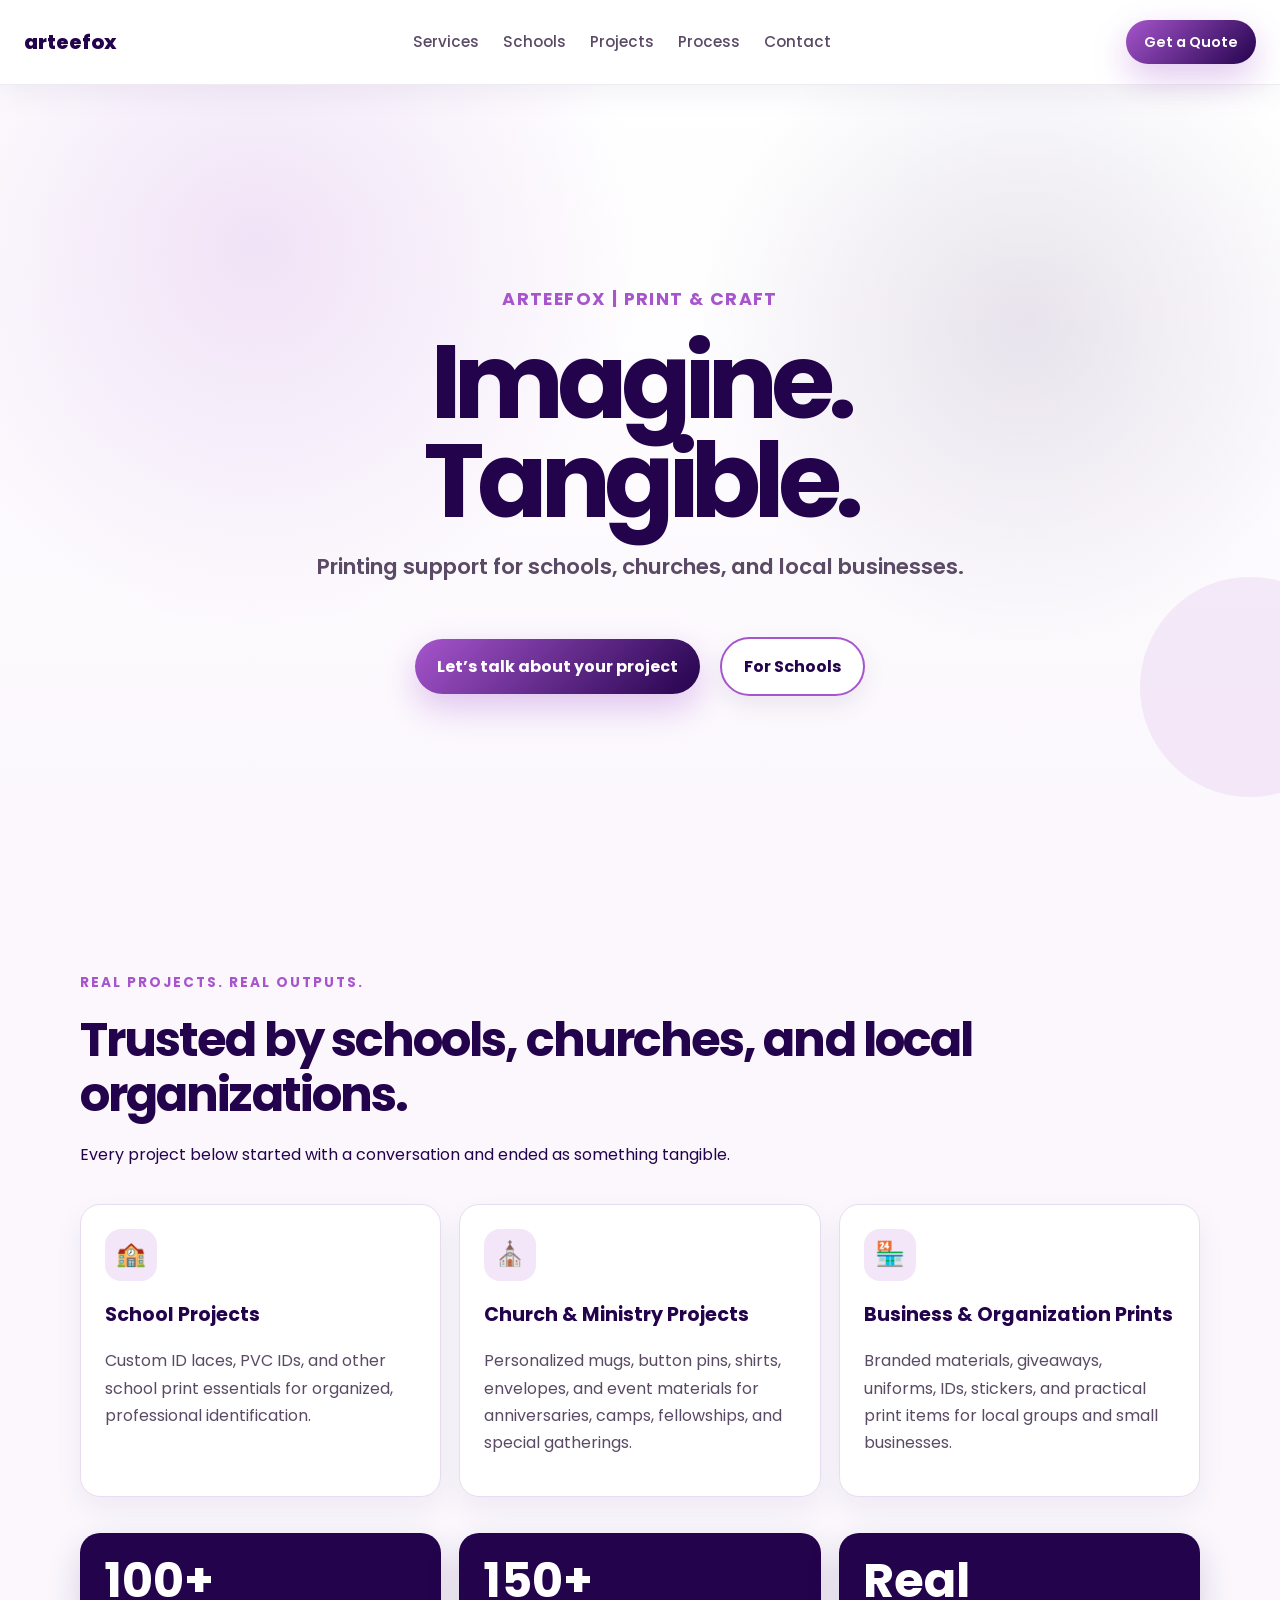
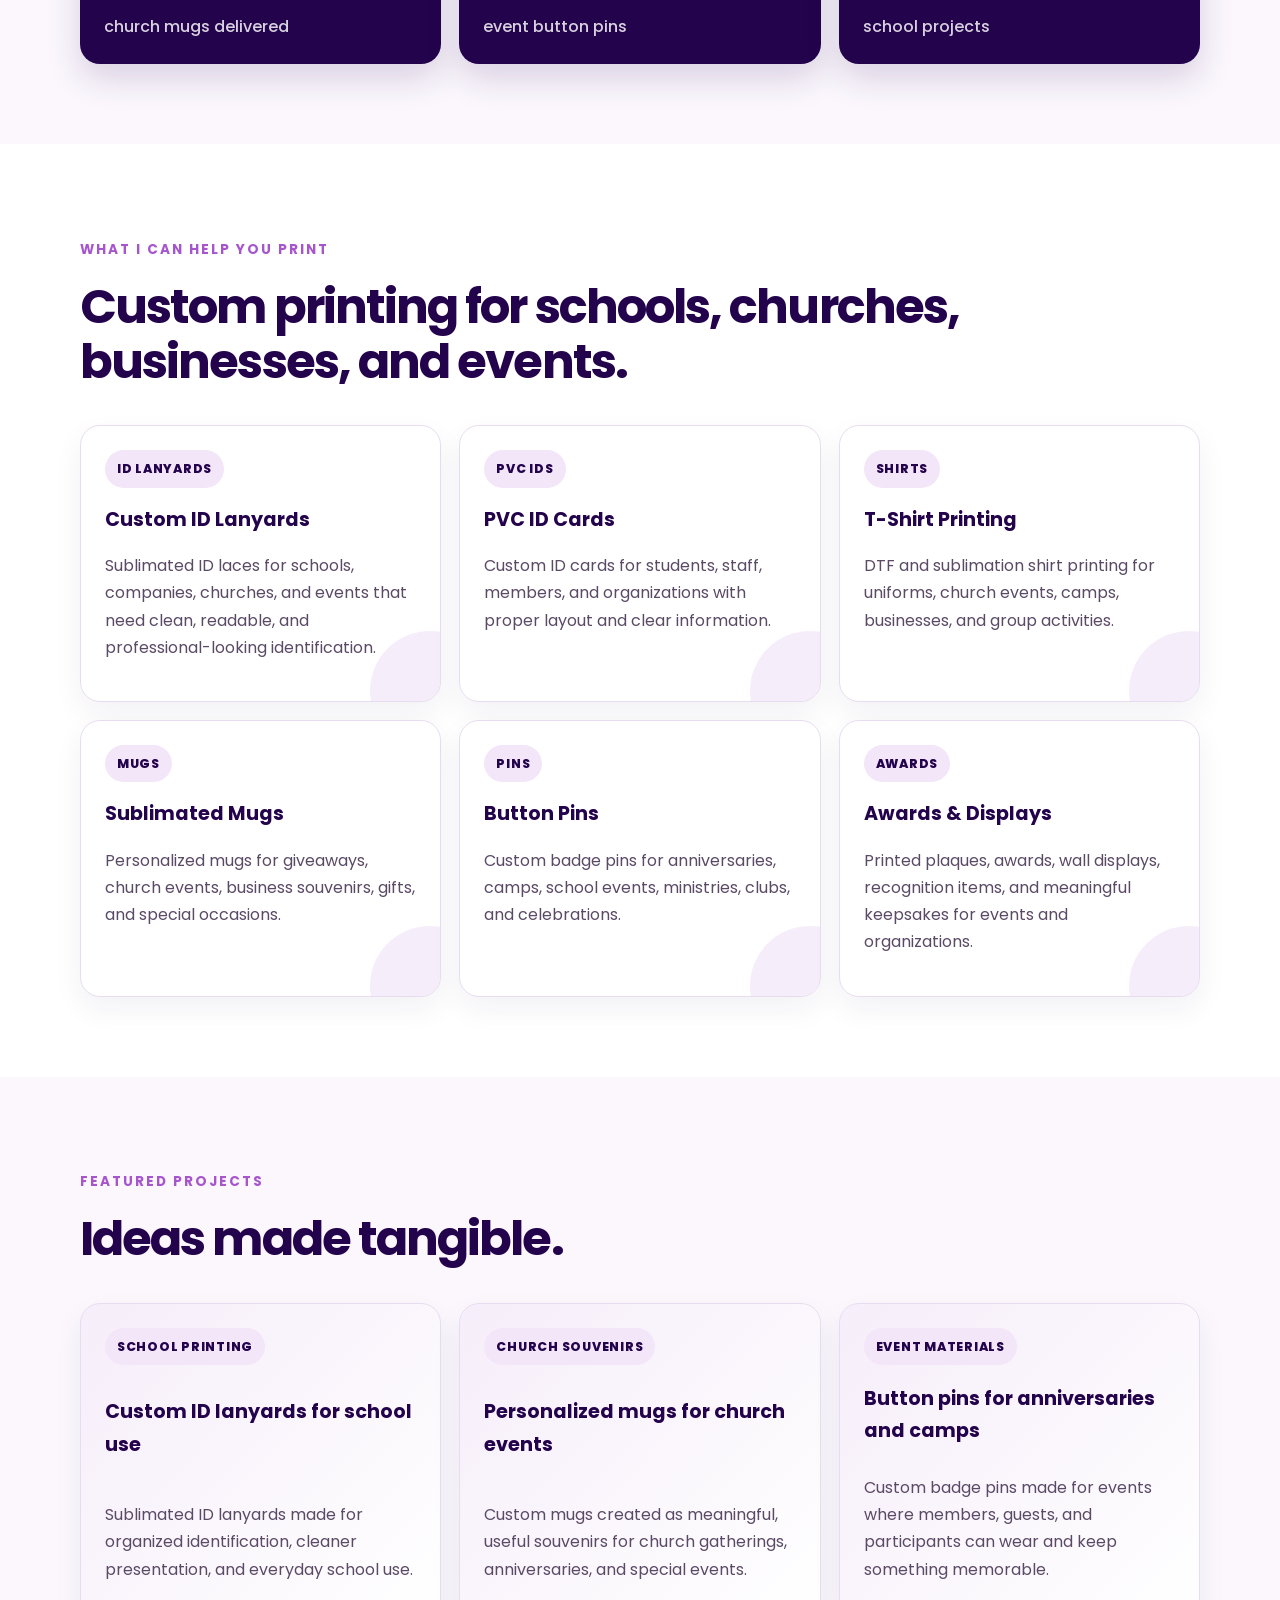
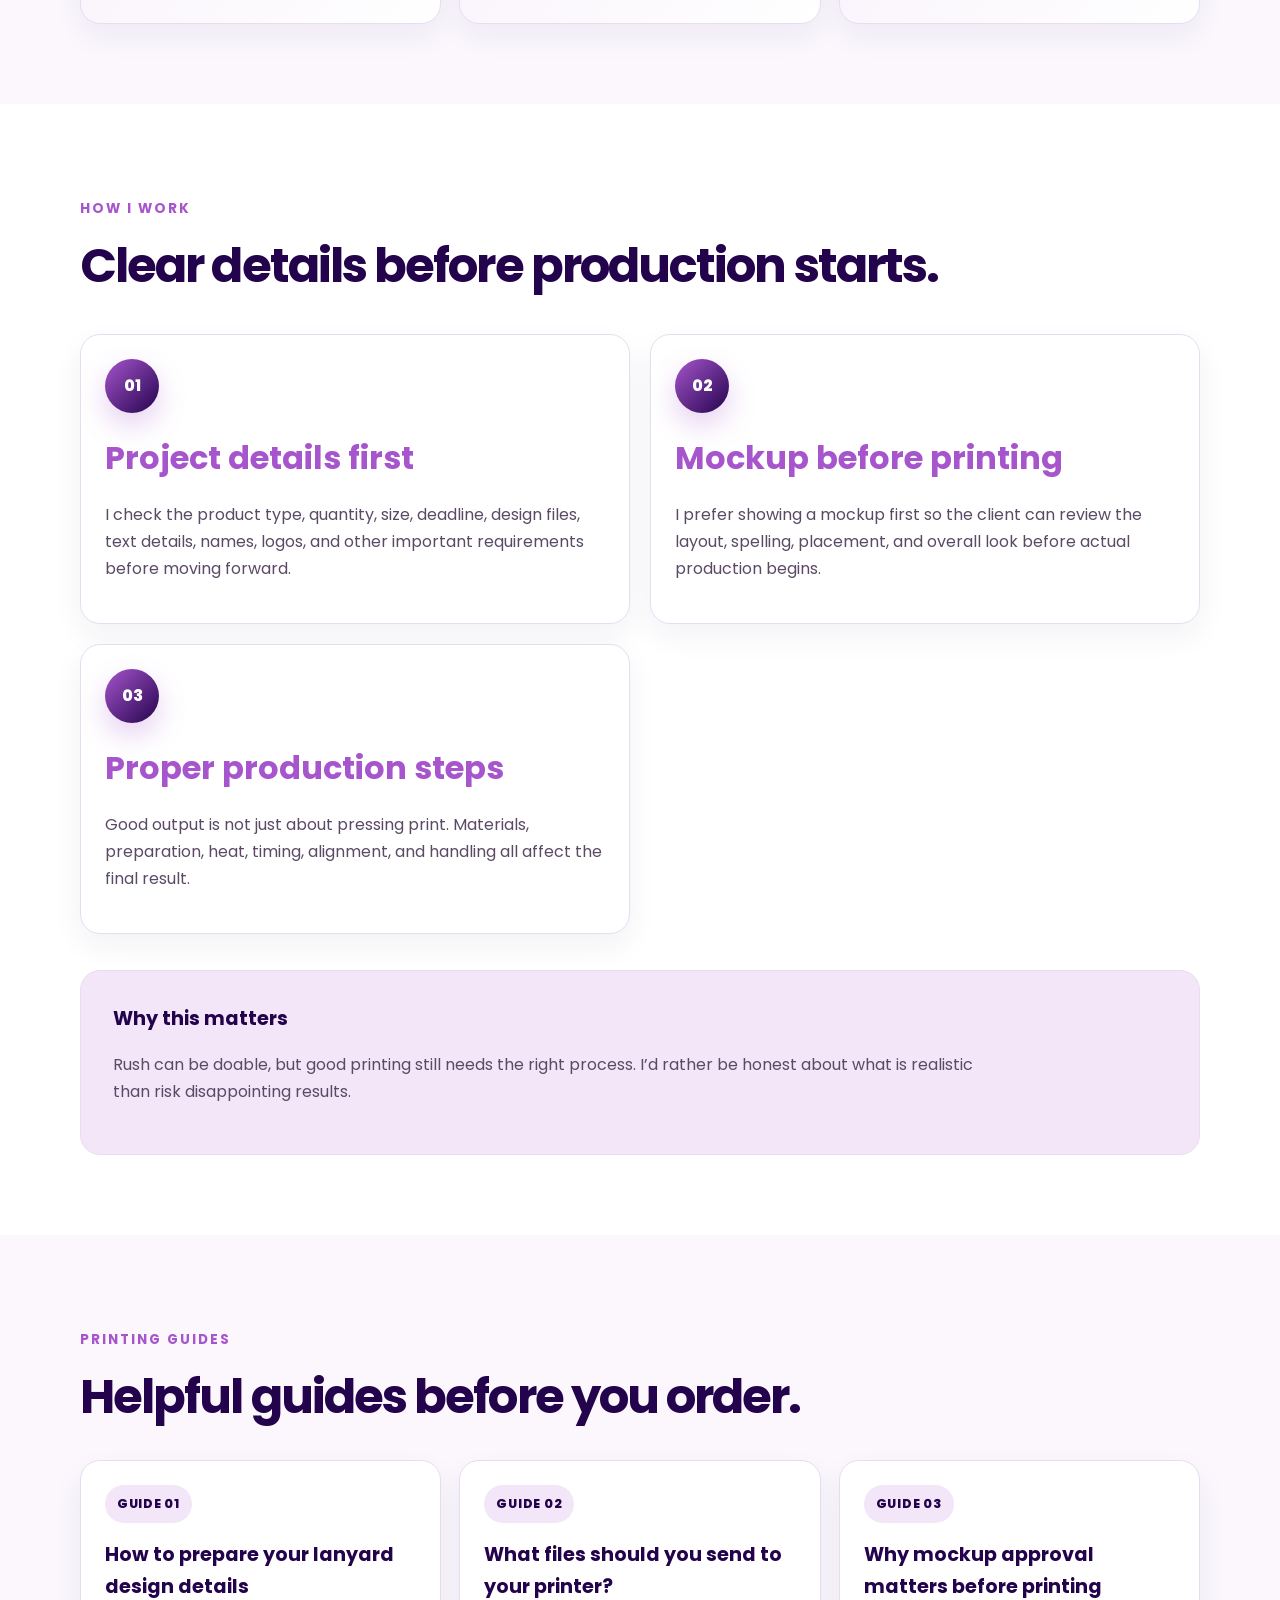
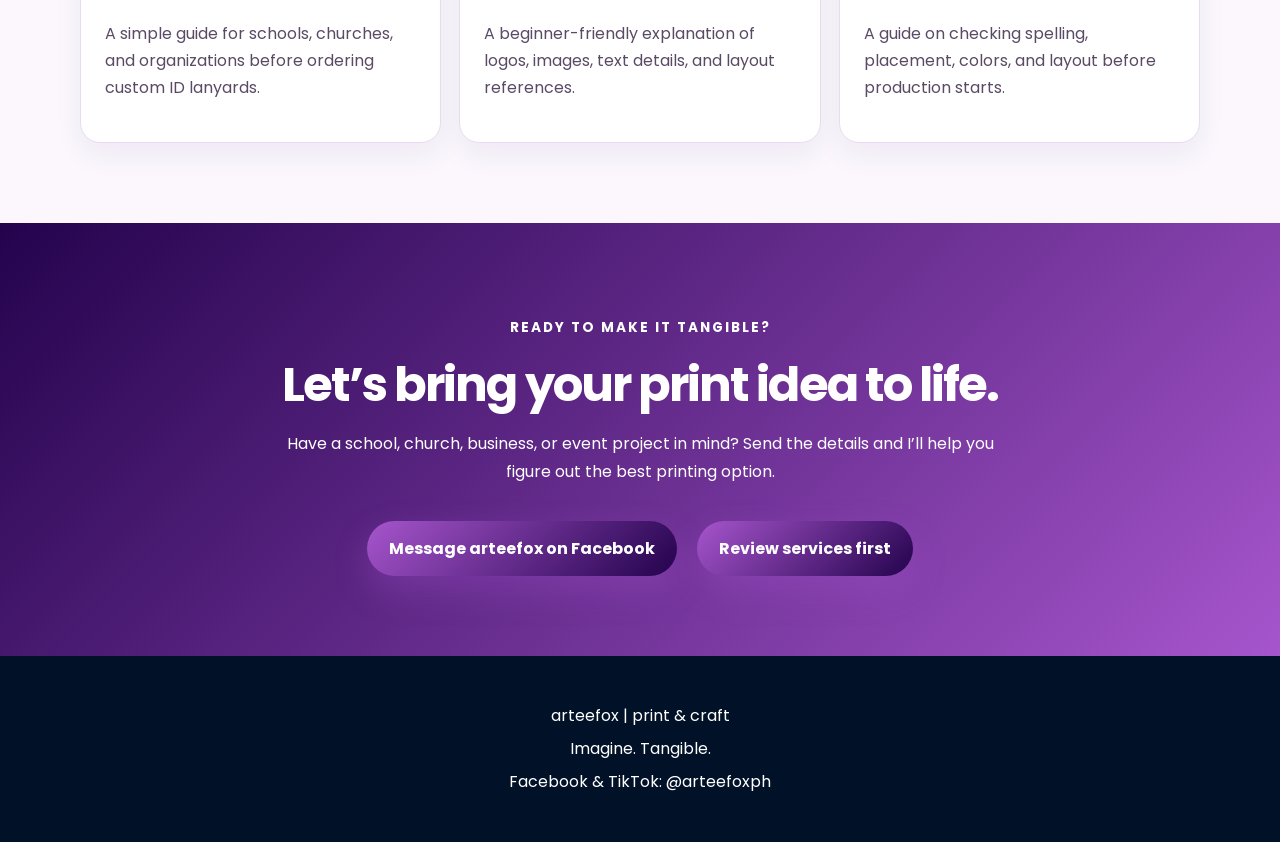
==== commit b5fe48b1: "Trim printing guides section" ====
--- a/index.html
+++ b/index.html
@@ -263,14 +263,9 @@
         <!-- PRINTING GUIDES -->
         <section class="guides">
             <div class="section-intro">
-                <p class="section-label">Printing guides coming soon</p>
-
-                <h2>Helpful guides for clients who want better print results.</h2>
-
-                <p>
-                    I want clients to understand the basics before placing an order, so they can avoid
-                    common mistakes with files, materials, layouts, and production timelines.
-                </p>
+                <p class="section-label">Printing Guides</p>
+
+                <h2>Helpful guides before you order.</h2>
             </div>
 
             <div class="guide-grid">
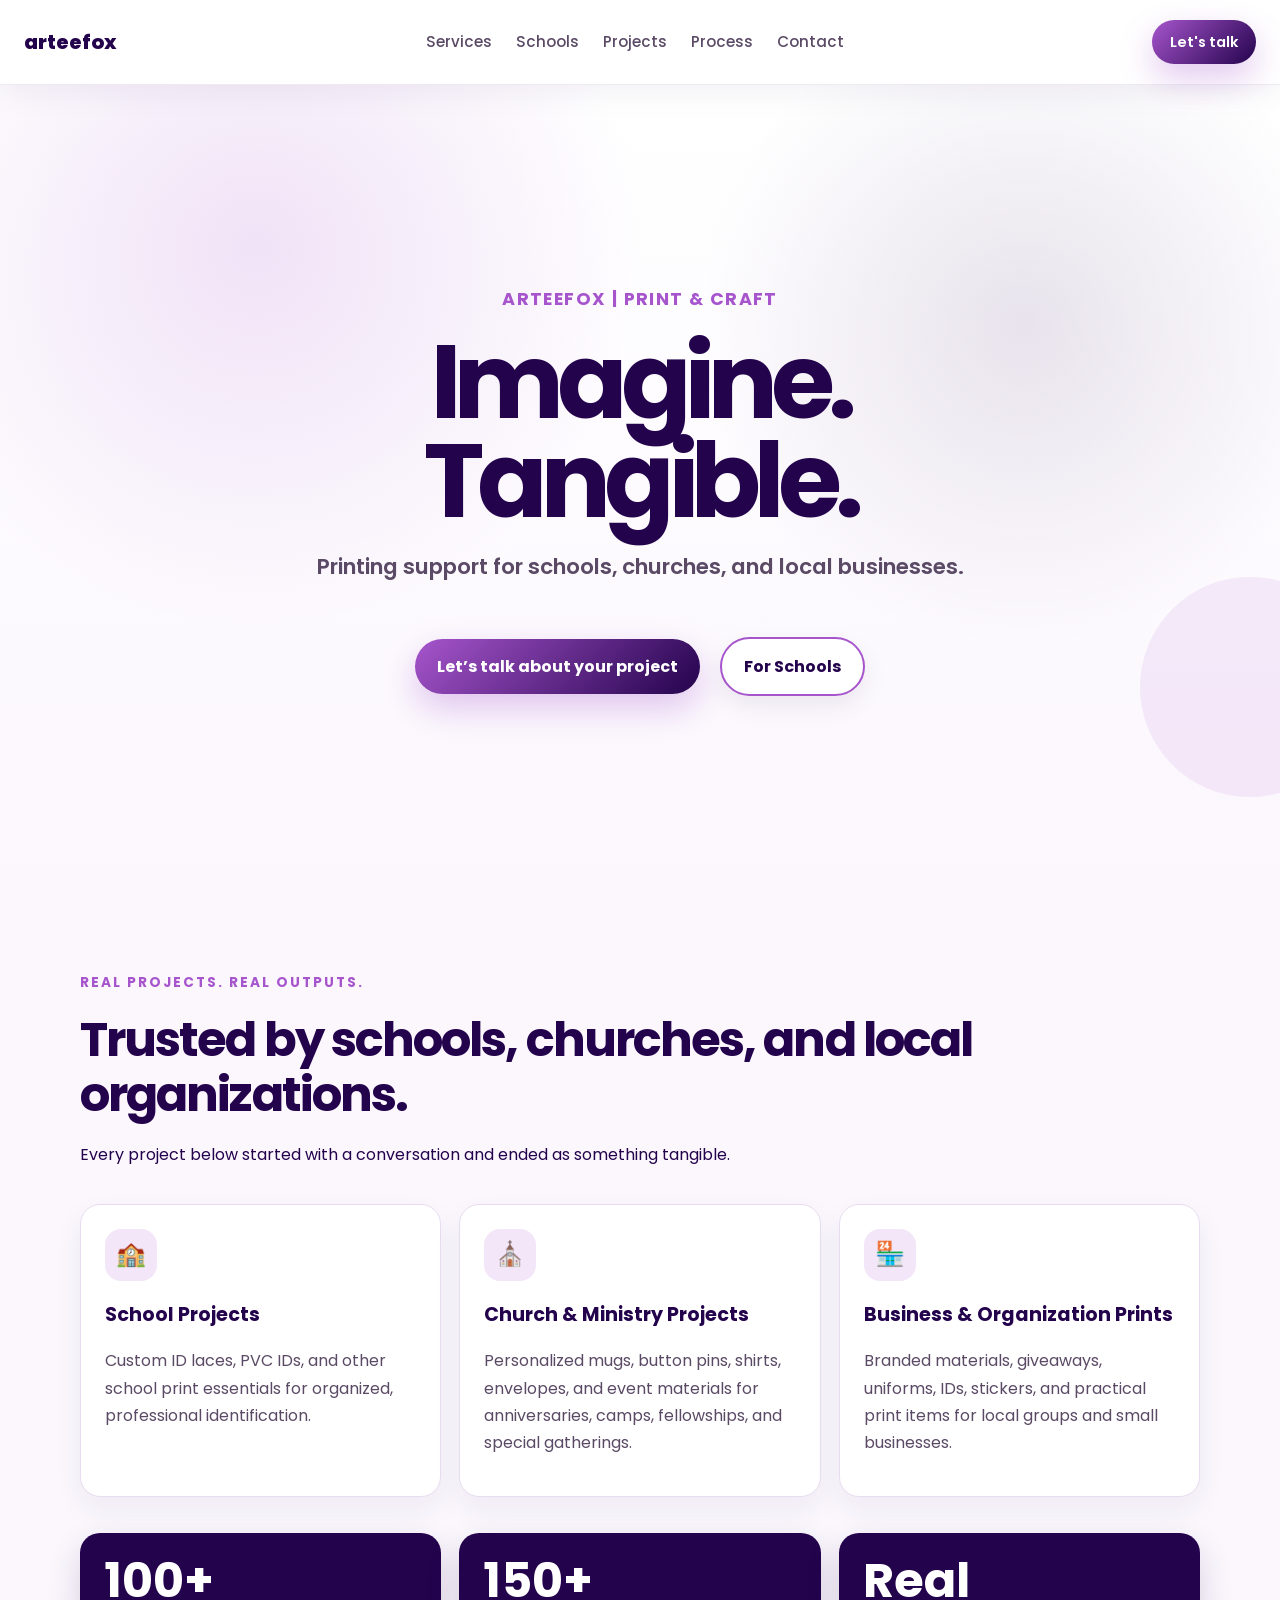
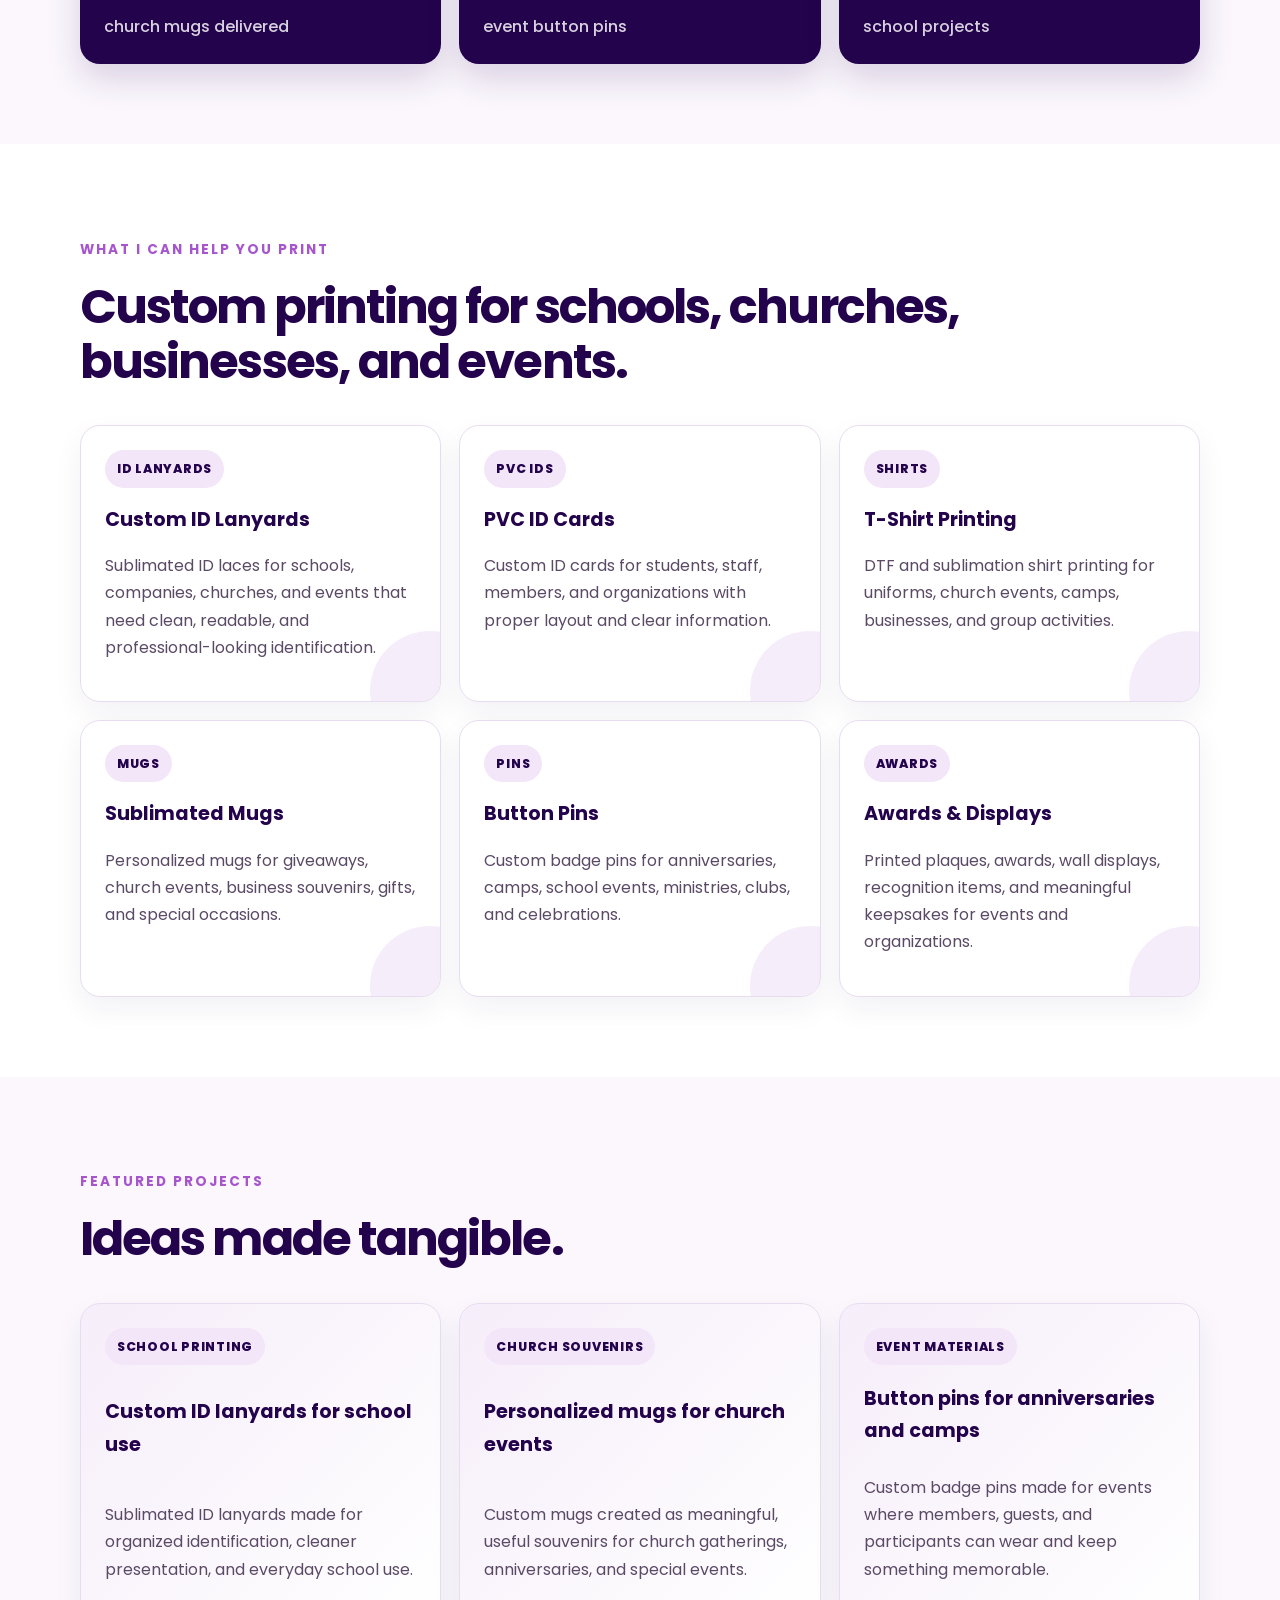
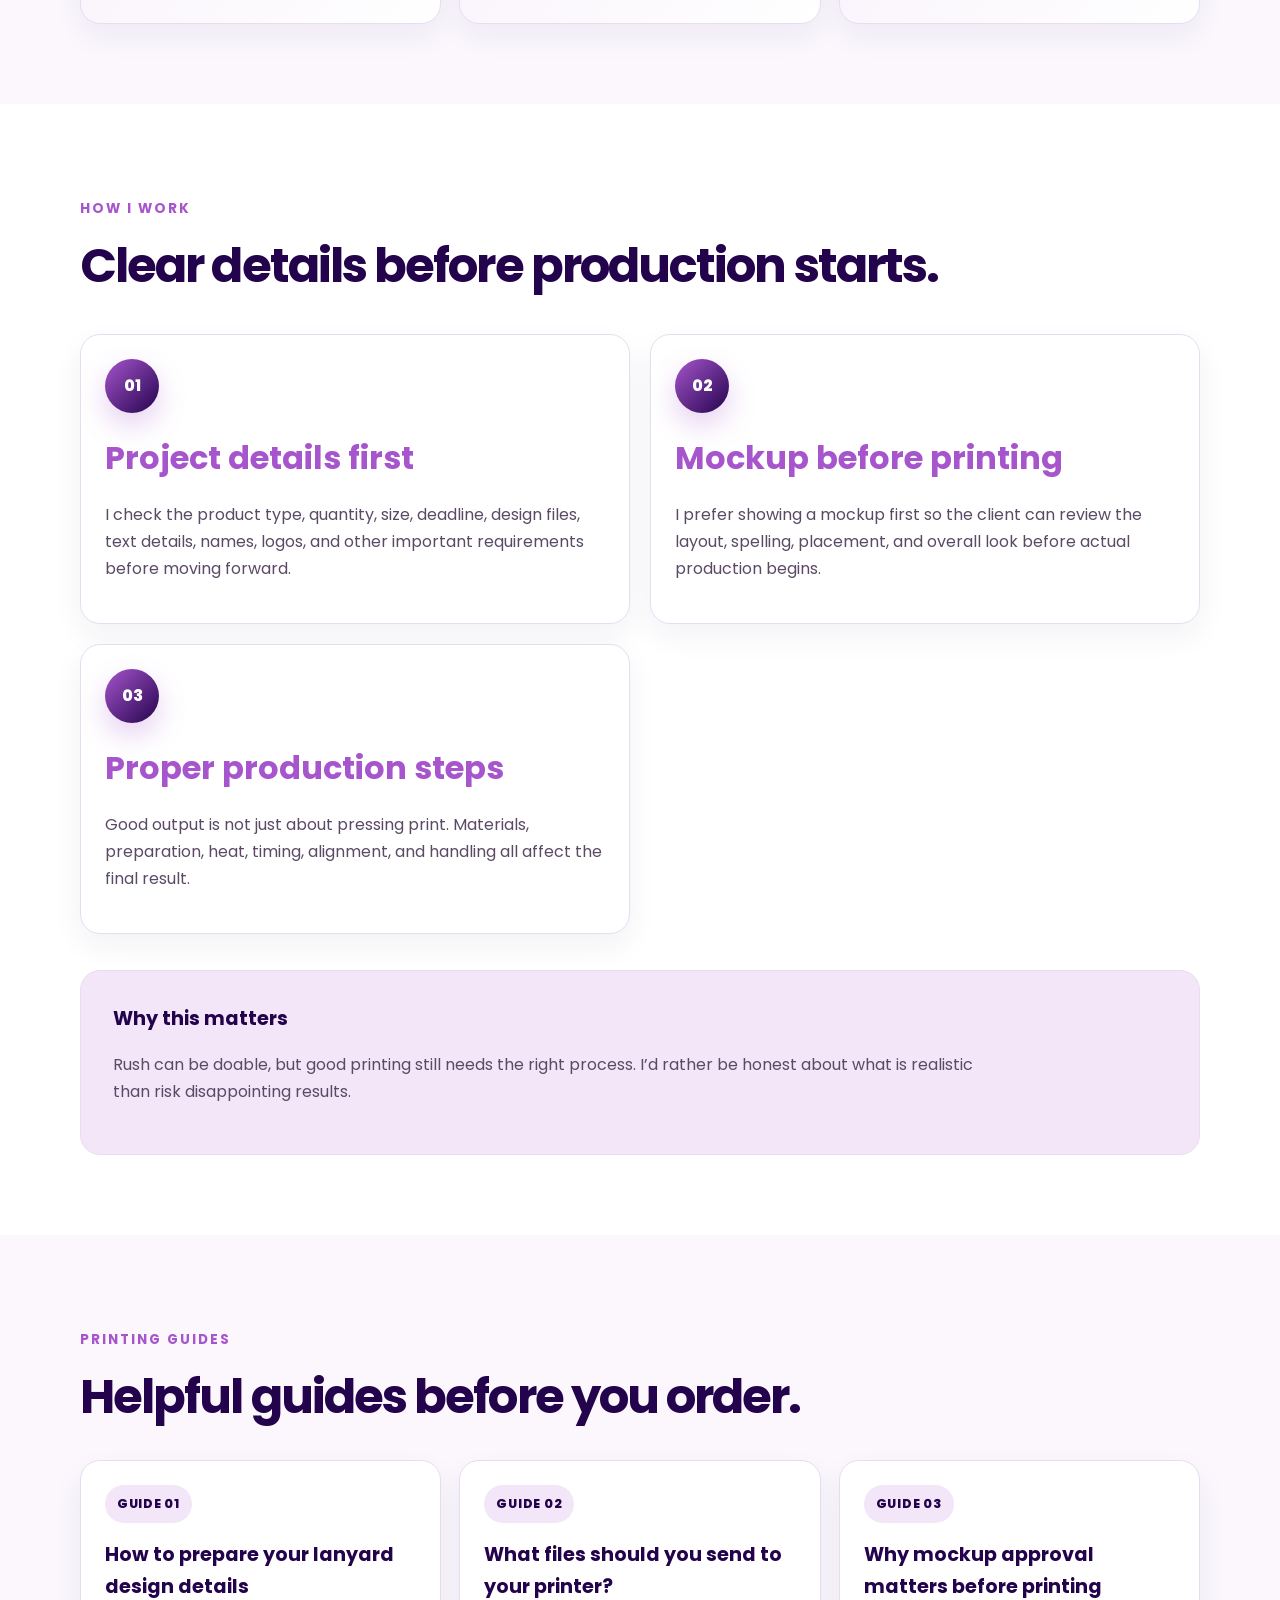
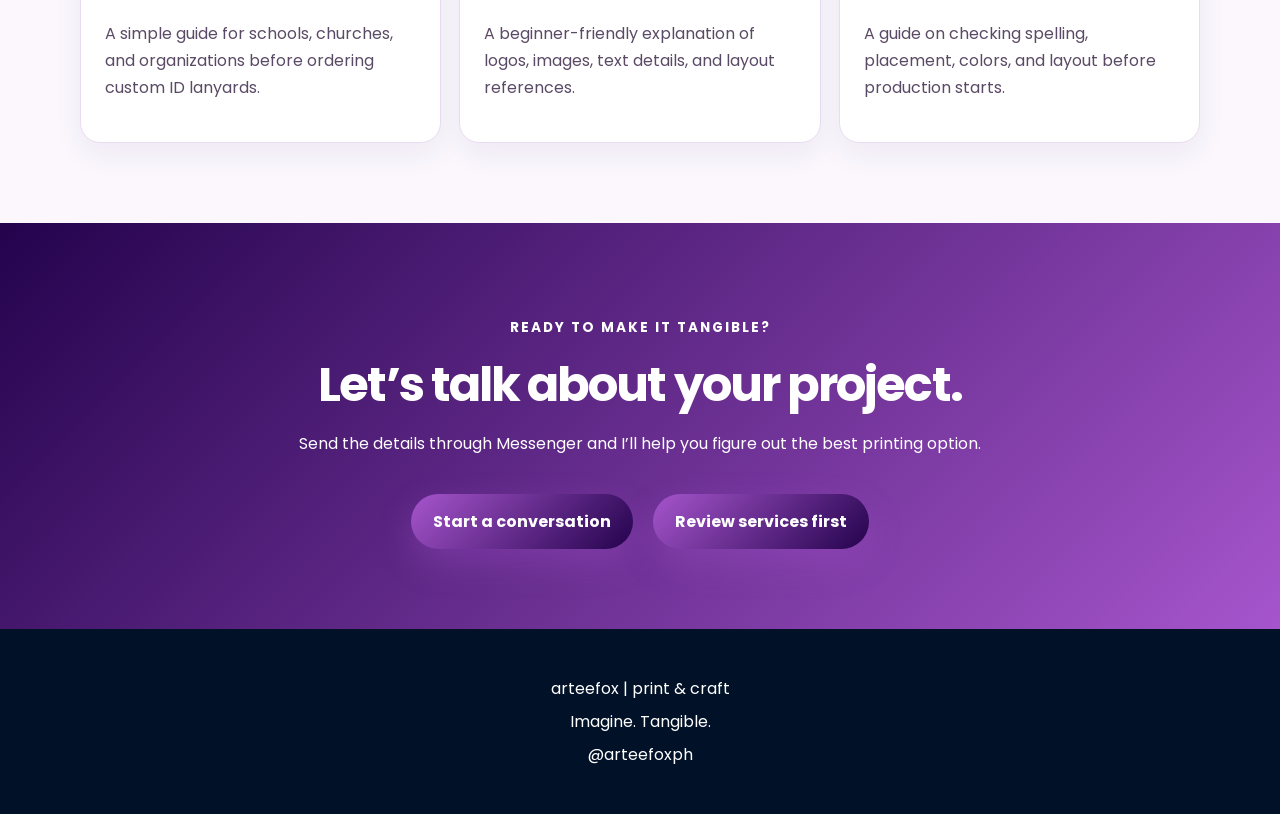
==== commit 24bb4b3a: "Create Mobile-Friendly Menu Navigation" ====
--- a/index.html
+++ b/index.html
@@ -12,19 +12,31 @@
 </head>
 <body>
 
-    <!-- HEADER -->
+<!-- HEADER -->
     <header>
-        <p>arteefox</p>
-
-        <nav>
-        <a href="#services">Services</a>
-        <a href="schools.html">Schools</a>
-        <a href="#projects">Projects</a>
-        <a href="#process">Process</a>
-        <a href="#contact">Contact</a>
-    </nav>
-
-        <a href="#contact">Get a Quote</a>
+
+        <p class="logo">arteefox</p>
+
+        <button class="menu-toggle" aria-label="Open navigation">
+            ☰
+        </button>
+
+        <nav class="main-nav">
+            <a href="#services">Services</a>
+            <a href="schools.html">Schools</a>
+            <a href="#projects">Projects</a>
+            <a href="#process">Process</a>
+            <a href="#contact">Contact</a>
+
+            <a class="mobile-cta" href="http://m.me/arteefoxph">
+                Let's talk about your project
+            </a>
+        </nav>
+
+        <a class="desktop-cta" href="http://m.me/arteefoxph">
+            Let's talk
+        </a>
+
     </header>
 
 
@@ -300,15 +312,14 @@
         <section id="contact" class="final-cta">
             <p class="section-label">Ready to make it tangible?</p>
 
-            <h2>Let’s bring your print idea to life.</h2>
+            <h2>Let’s talk about your project.</h2>
 
             <p>
-                Have a school, church, business, or event project in mind?
-                Send the details and I’ll help you figure out the best printing option.
+                Send the details through Messenger and I’ll help you figure out the best printing option.
             </p>
 
             <div class="cta-actions">
-                <a href="https://www.facebook.com/arteefoxph">Message arteefox on Facebook</a>
+                <a href="http://m.me/arteefoxph">Start a conversation</a>
                 <a href="#services">Review services first</a>
             </div>
         </section>
@@ -320,8 +331,10 @@
     <footer>
         <p>arteefox | print & craft</p>
         <p>Imagine. Tangible.</p>
-        <p>Facebook & TikTok: @arteefoxph</p>
+        <p>@arteefoxph</p>
     </footer>
+
+    <script src="script.js"></script>
 
 </body>
 </html>
--- a/styles.css
+++ b/styles.css
@@ -1155,4 +1155,79 @@
 
     box-shadow:
         0 8px 30px rgba(36, 3, 77, 0.06);
+}
+
+/* MOBILE NAVIGATION */
+
+.menu-toggle,
+.mobile-cta {
+    display: none;
+}
+
+@media (max-width: 768px) {
+    header {
+        display: flex;
+        align-items: center;
+        justify-content: space-between;
+        gap: 16px;
+        padding: 14px 20px;
+    }
+
+    .logo {
+        margin: 0;
+    }
+
+    .menu-toggle {
+        display: inline-flex;
+        align-items: center;
+        justify-content: center;
+        width: 44px;
+        height: 44px;
+        padding: 0;
+        border: 0;
+        border-radius: 10px;
+        background: var(--soft-lavender);
+        color: var(--dark-amethyst);
+        font-size: 1.45rem;
+        cursor: pointer;
+    }
+
+    .desktop-cta {
+        display: none;
+    }
+
+    .main-nav {
+        display: none;
+        position: absolute;
+        top: 100%;
+        left: 0;
+        right: 0;
+        padding: 20px;
+        background: var(--white);
+        border-top: 1px solid var(--light-border);
+        box-shadow: 0 18px 35px rgba(36, 3, 77, 0.12);
+    }
+
+    .main-nav.is-open {
+        display: flex;
+        flex-direction: column;
+        align-items: stretch;
+        gap: 8px;
+    }
+
+    .main-nav a {
+        display: block;
+        padding: 12px 8px;
+    }
+
+    .main-nav .mobile-cta {
+        display: block;
+        margin-top: 10px;
+        padding: 14px 18px;
+        border-radius: 999px;
+        background: var(--lavender-purple);
+        color: var(--white);
+        text-align: center;
+        font-weight: 800;
+    }
 }
